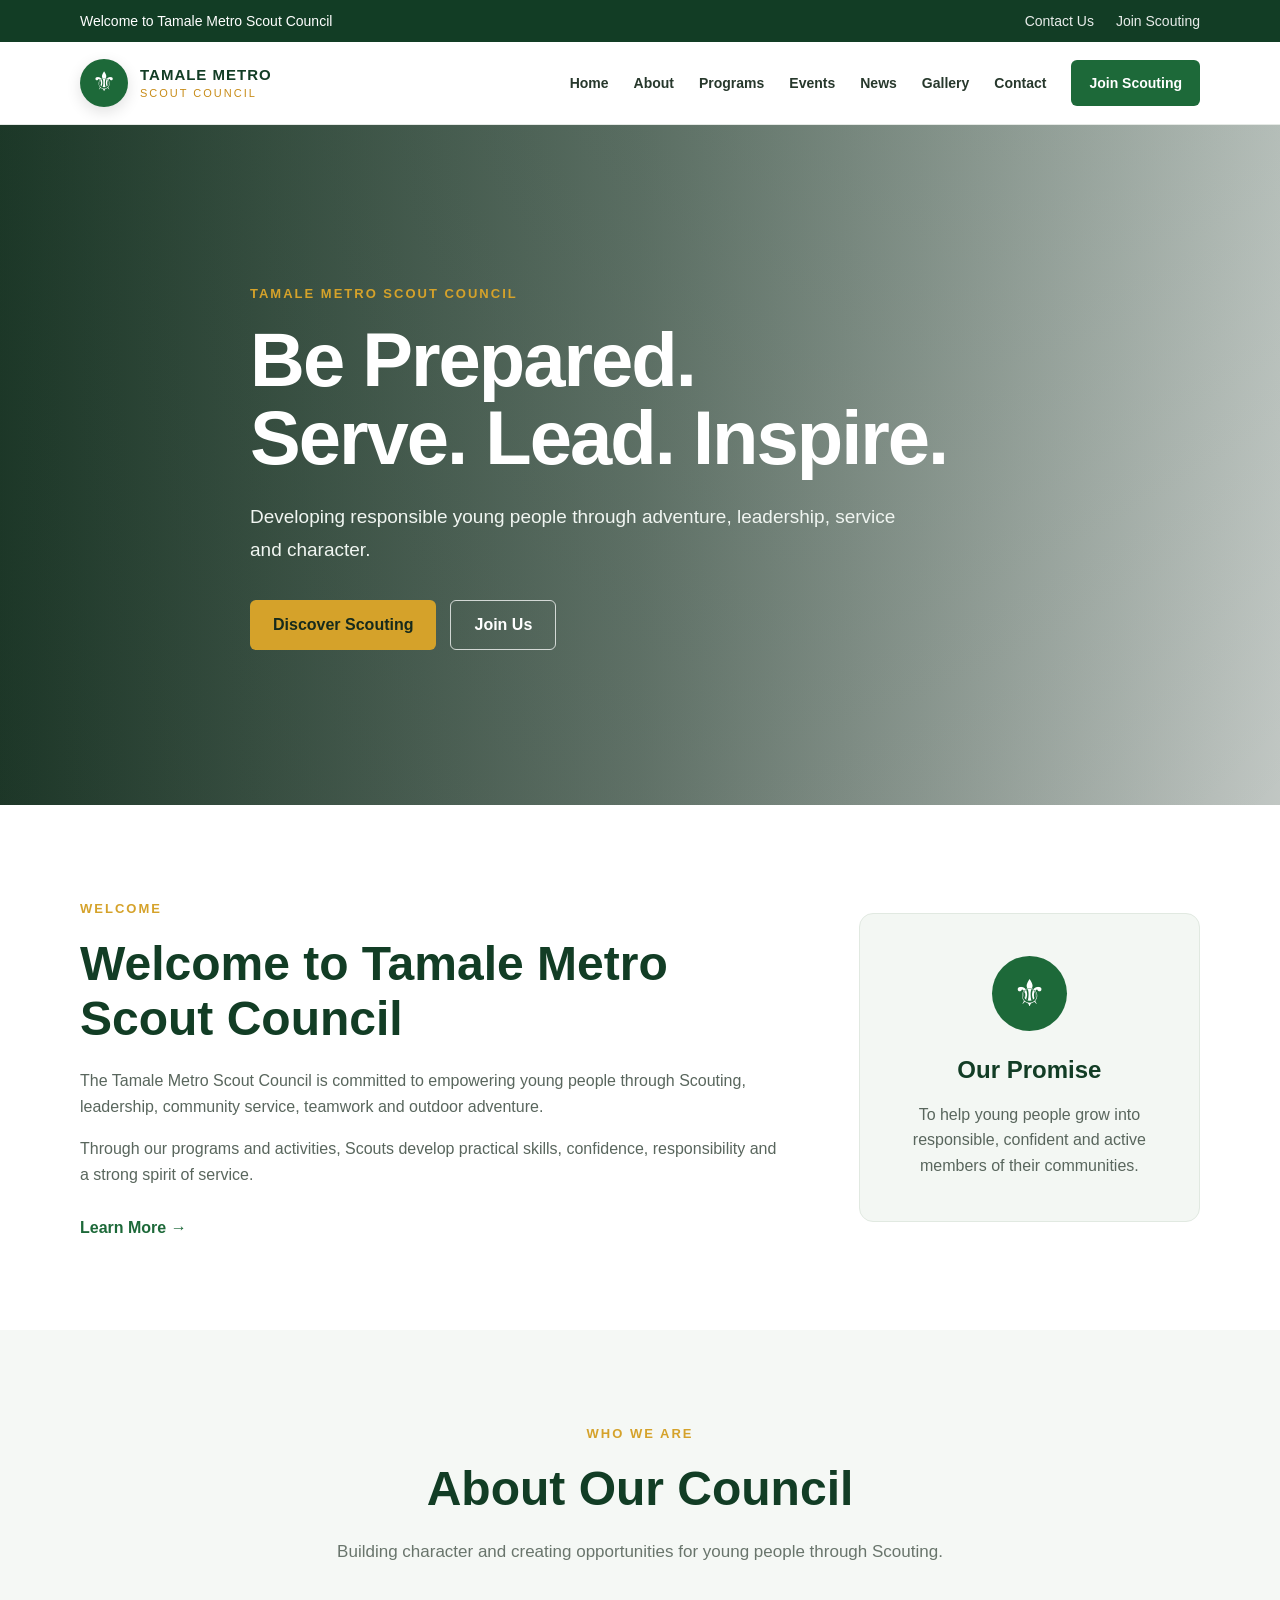
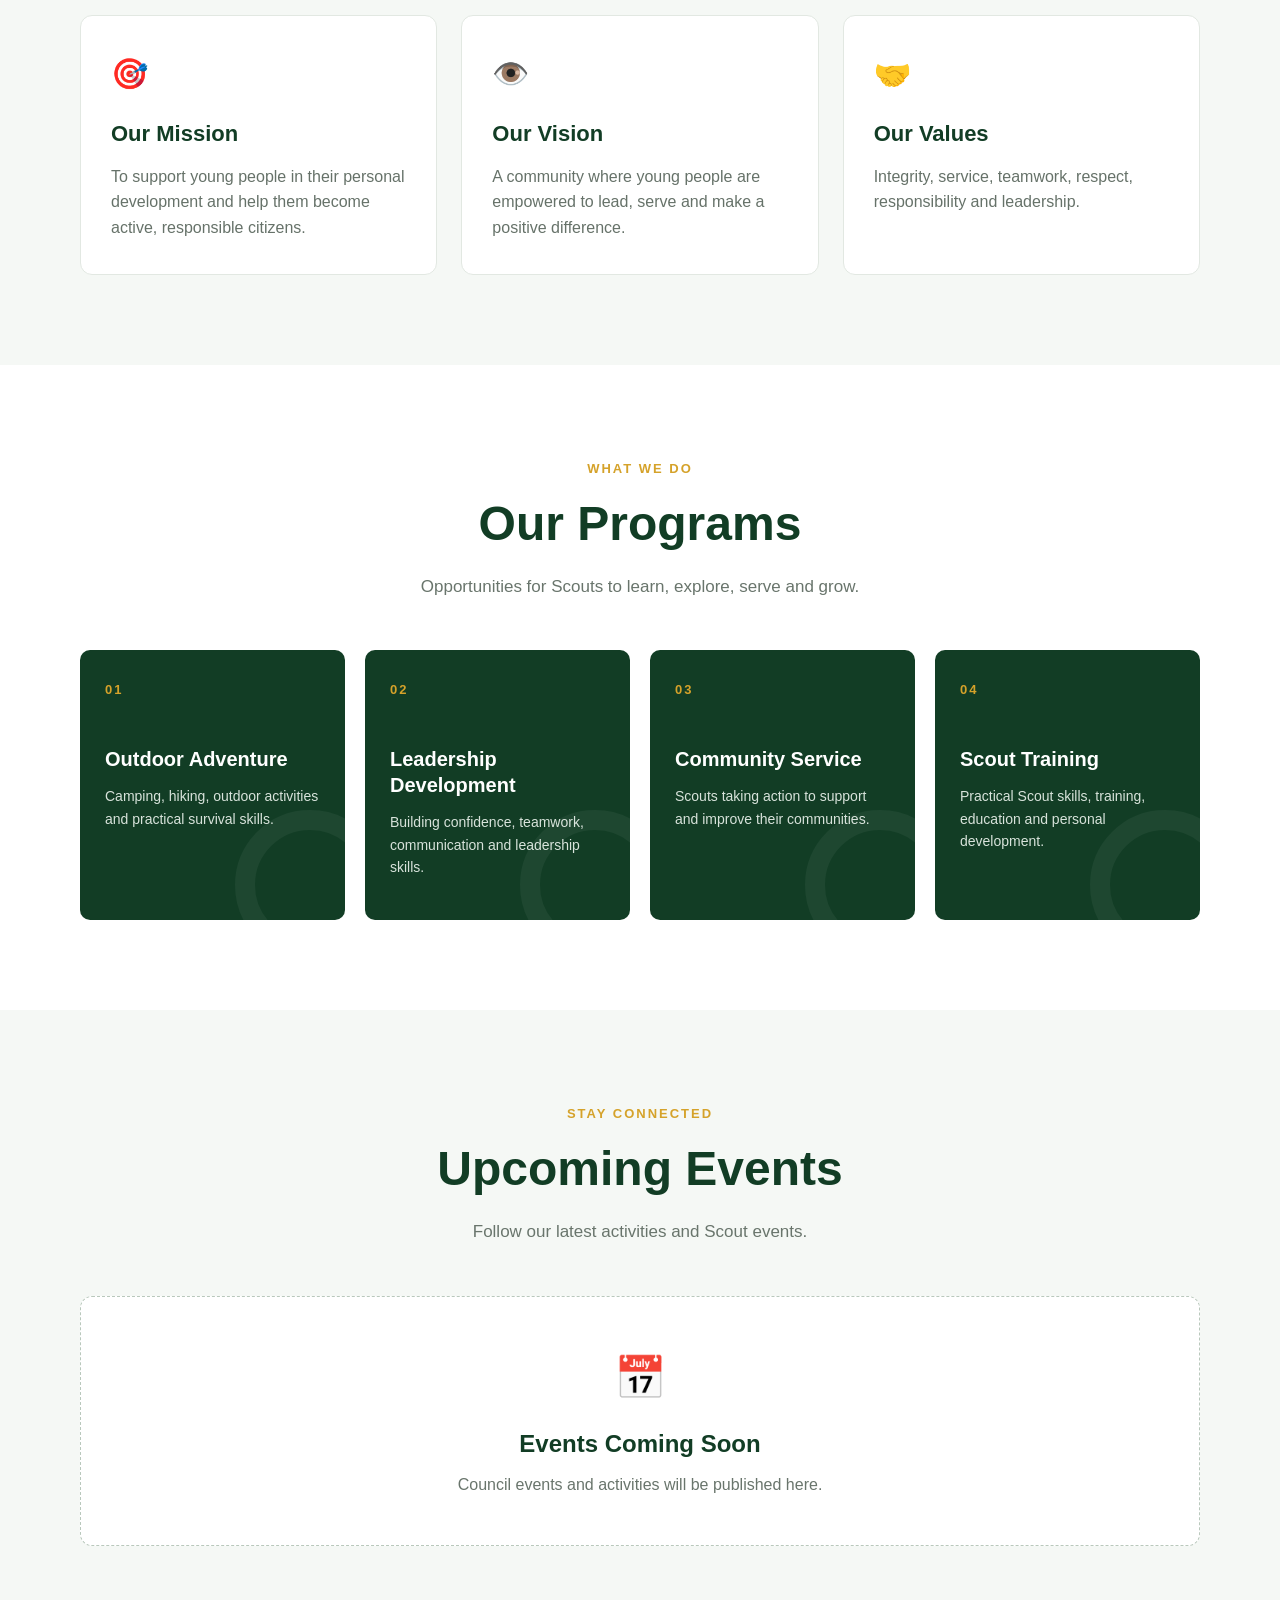
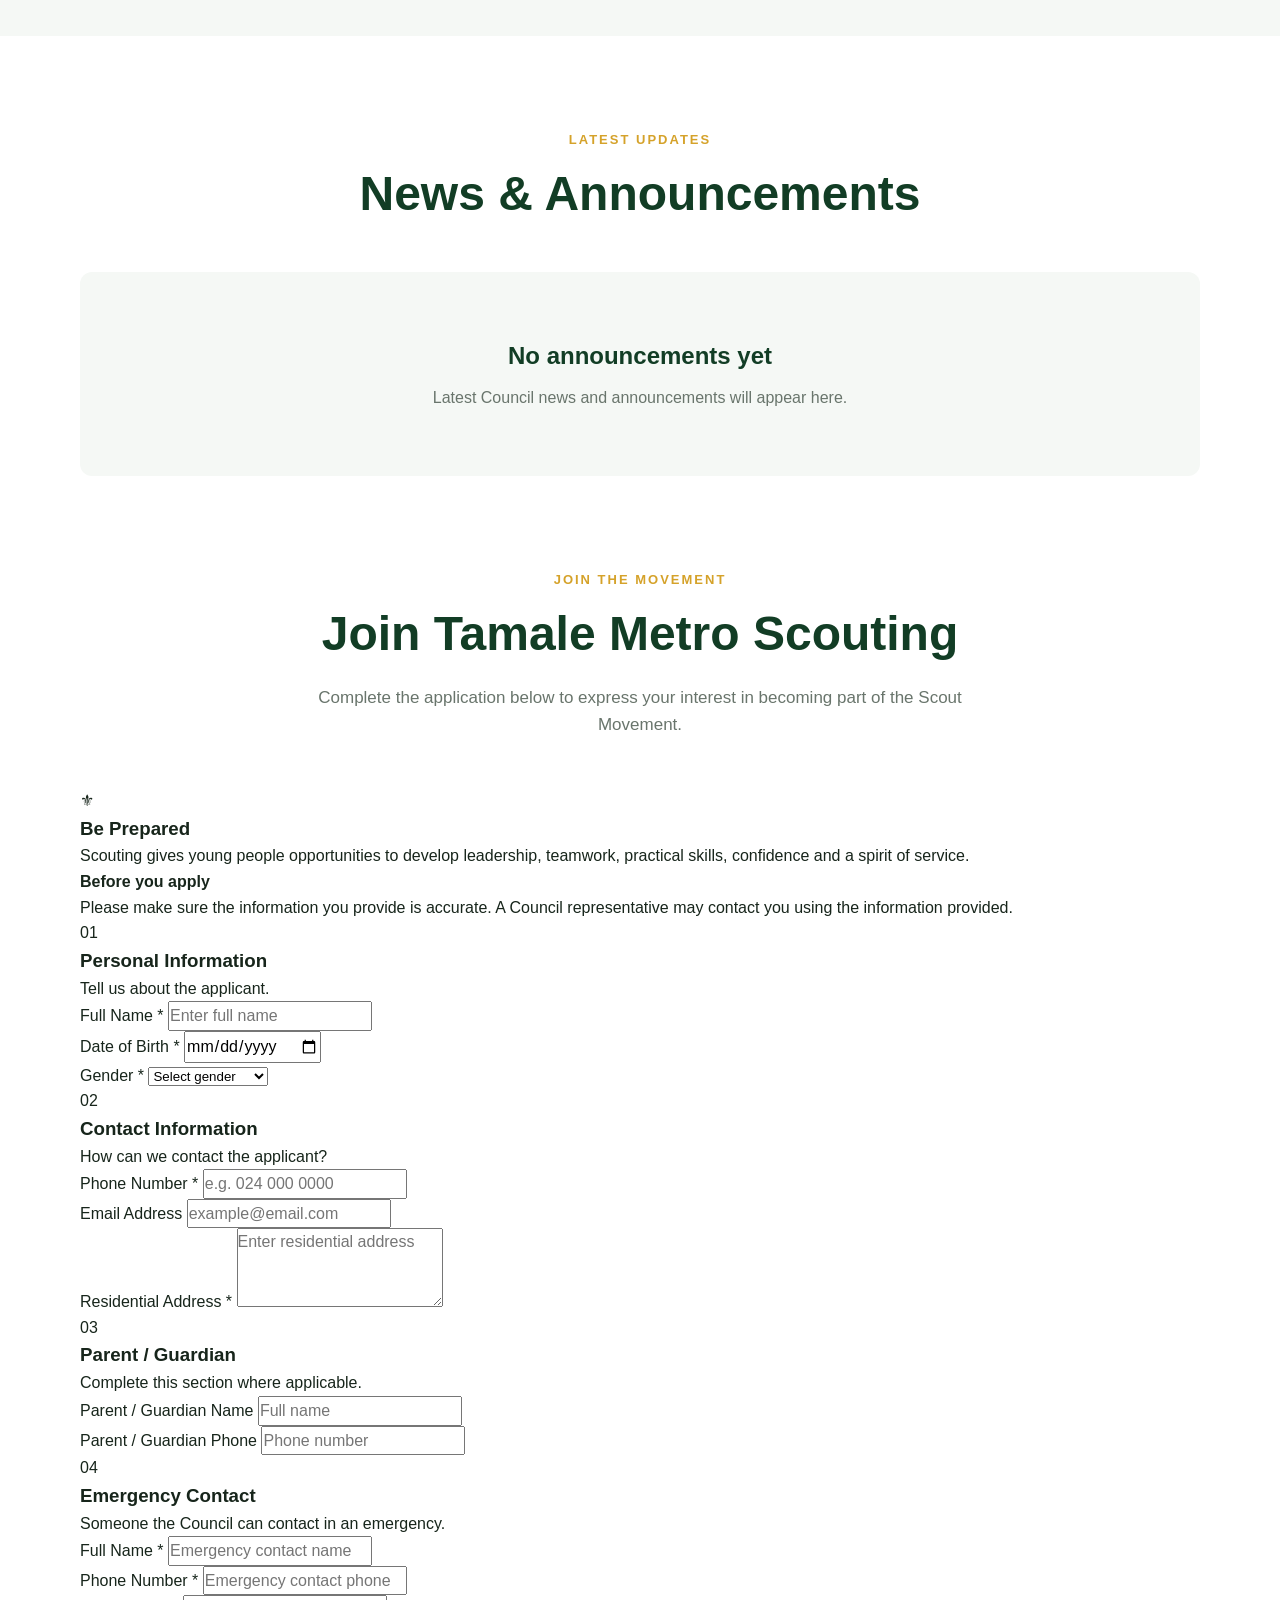
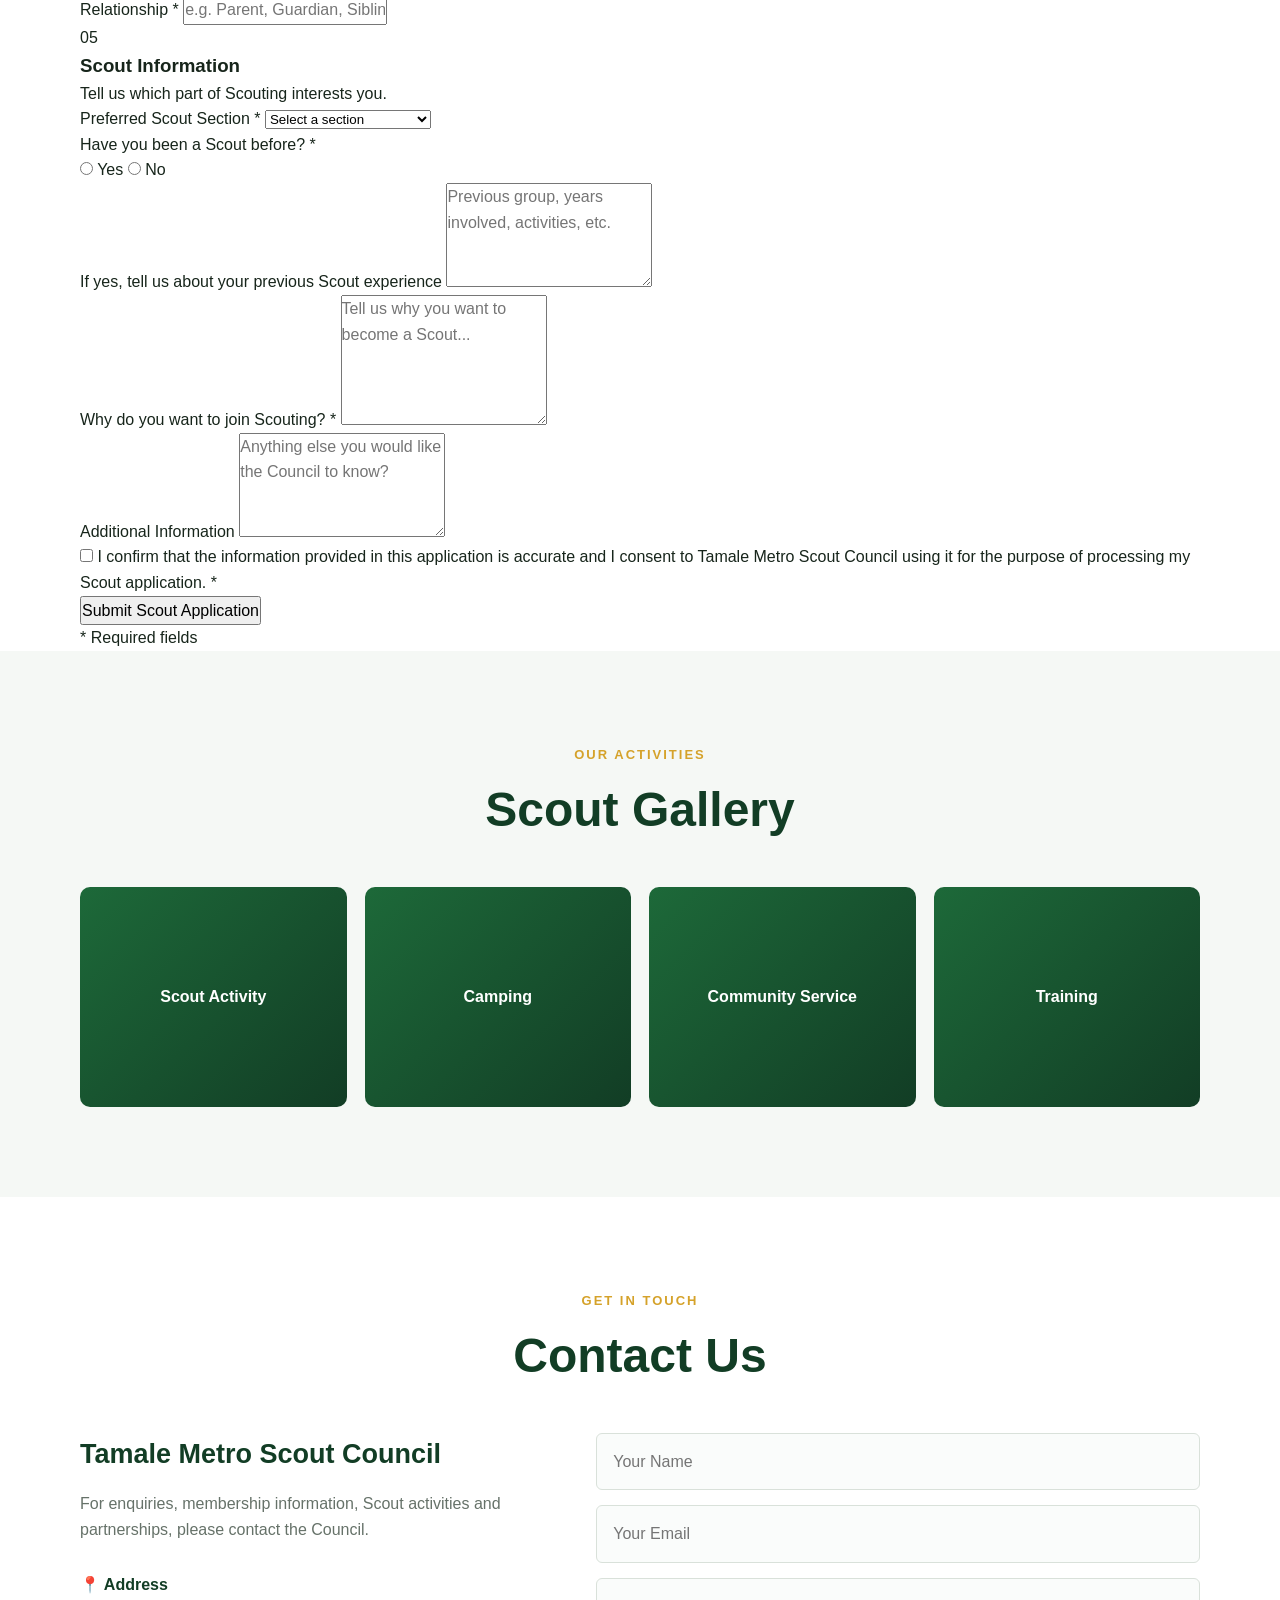
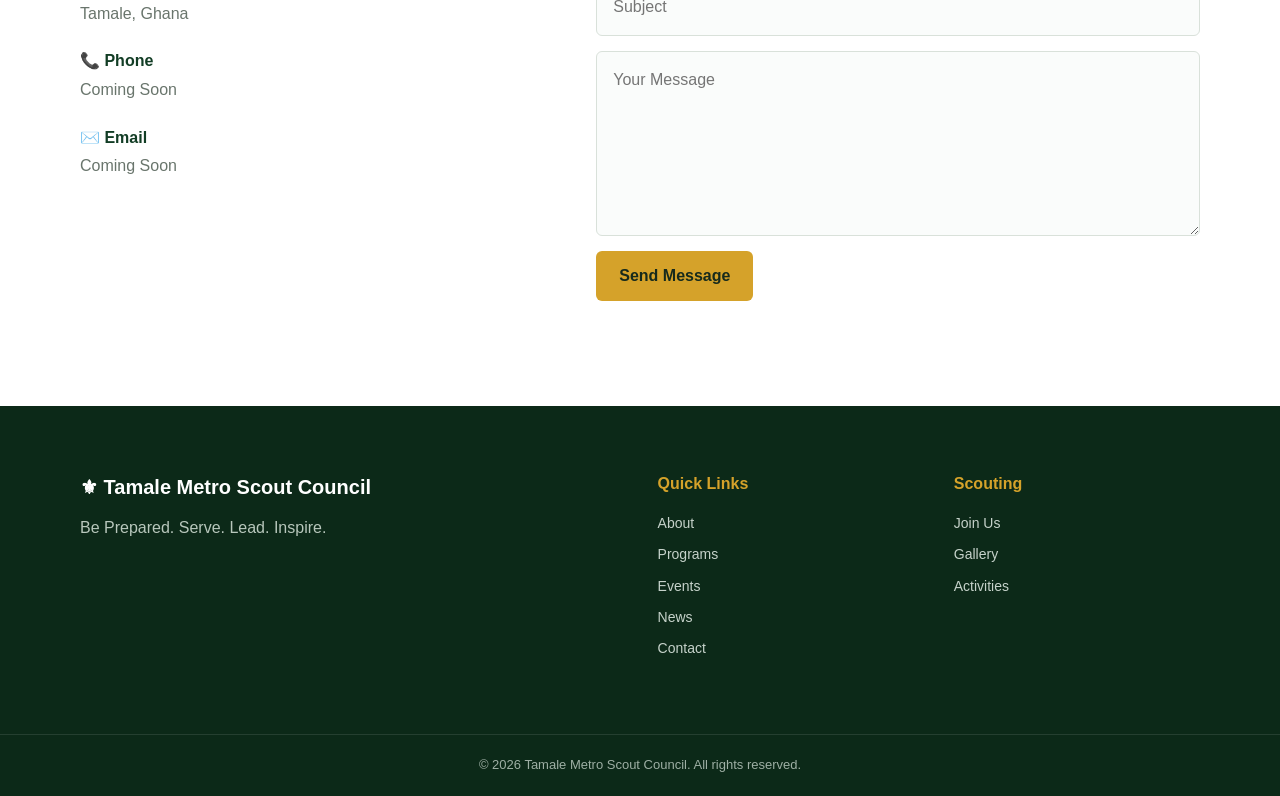
==== index.html @ 43f5d430 "Update index.html" ====
<!DOCTYPE html>
<html lang="en">
<head>
    <meta charset="UTF-8">
    <meta name="viewport" content="width=device-width, initial-scale=1.0">

    <title>Tamale Metro Scout Council</title>

    <meta name="description"
          content="Official website of the Tamale Metro Scout Council. Discover our programs, activities, events and opportunities to join Scouting.">

    <link rel="stylesheet" href="style.css">
</head>

<body>

    <!-- TOP BAR -->
    <div class="top-bar">
        <div class="container">
            <p>Welcome to Tamale Metro Scout Council</p>

            <div class="top-links">
                <a href="#contact">Contact Us</a>
                <a href="#join">Join Scouting</a>
            </div>
        </div>
    </div>


    <!-- HEADER -->
    <header class="header">
        <div class="container nav-container">

            <a href="#" class="logo">
                <div class="logo-mark">⚜</div>

                <div class="logo-text">
                    <strong>TAMALE METRO</strong>
                    <span>SCOUT COUNCIL</span>
                </div>
            </a>


            <button class="menu-toggle" id="menuToggle">
                ☰
            </button>


            <nav class="navigation" id="navigation">
                <a href="#home">Home</a>
                <a href="#about">About</a>
                <a href="#programs">Programs</a>
                <a href="#events">Events</a>
                <a href="#news">News</a>
                <a href="#gallery">Gallery</a>
                <a href="#contact">Contact</a>

                <a href="#join" class="join-button">
                    Join Scouting
                </a>
            </nav>

        </div>
    </header>


    <!-- HERO -->
    <main>

        <section class="hero" id="home">

            <div class="hero-overlay"></div>

            <div class="container hero-content">

                <span class="hero-label">
                    TAMale Metro Scout Council
                </span>

                <h1>
                    Be Prepared.<br>
                    Serve. Lead. Inspire.
                </h1>

                <p>
                    Developing responsible young people through
                    adventure, leadership, service and character.
                </p>

                <div class="hero-buttons">
                    <a href="#about" class="primary-button">
                        Discover Scouting
                    </a>

                    <a href="#join" class="secondary-button">
                        Join Us
                    </a>
                </div>

            </div>
        </section>


        <!-- WELCOME -->
        <section class="welcome section">

            <div class="container welcome-grid">

                <div>
                    <span class="section-label">WELCOME</span>

                    <h2>
                        Welcome to Tamale Metro Scout Council
                    </h2>

                    <p>
                        The Tamale Metro Scout Council is committed to
                        empowering young people through Scouting,
                        leadership, community service, teamwork and
                        outdoor adventure.
                    </p>

                    <p>
                        Through our programs and activities, Scouts
                        develop practical skills, confidence,
                        responsibility and a strong spirit of service.
                    </p>

                    <a href="#about" class="text-button">
                        Learn More →
                    </a>
                </div>


                <div class="welcome-card">

                    <div class="card-icon">⚜</div>

                    <h3>
                        Our Promise
                    </h3>

                    <p>
                        To help young people grow into responsible,
                        confident and active members of their
                        communities.
                    </p>

                </div>

            </div>

        </section>


        <!-- ABOUT -->
        <section class="about section" id="about">

            <div class="container">

                <div class="section-heading">

                    <span class="section-label">
                        WHO WE ARE
                    </span>

                    <h2>
                        About Our Council
                    </h2>

                    <p>
                        Building character and creating opportunities
                        for young people through Scouting.
                    </p>

                </div>


                <div class="about-grid">

                    <div class="info-card">
                        <div class="info-icon">🎯</div>

                        <h3>Our Mission</h3>

                        <p>
                            To support young people in their personal
                            development and help them become active,
                            responsible citizens.
                        </p>
                    </div>


                    <div class="info-card">
                        <div class="info-icon">👁️</div>

                        <h3>Our Vision</h3>

                        <p>
                            A community where young people are
                            empowered to lead, serve and make a
                            positive difference.
                        </p>
                    </div>


                    <div class="info-card">
                        <div class="info-icon">🤝</div>

                        <h3>Our Values</h3>

                        <p>
                            Integrity, service, teamwork, respect,
                            responsibility and leadership.
                        </p>
                    </div>

                </div>

            </div>

        </section>


        <!-- PROGRAMS -->
        <section class="programs section" id="programs">

            <div class="container">

                <div class="section-heading">

                    <span class="section-label">
                        WHAT WE DO
                    </span>

                    <h2>
                        Our Programs
                    </h2>

                    <p>
                        Opportunities for Scouts to learn, explore,
                        serve and grow.
                    </p>

                </div>


                <div class="program-grid">

                    <article class="program-card">
                        <div class="program-number">01</div>
                        <h3>Outdoor Adventure</h3>

                        <p>
                            Camping, hiking, outdoor activities and
                            practical survival skills.
                        </p>
                    </article>


                    <article class="program-card">
                        <div class="program-number">02</div>
                        <h3>Leadership Development</h3>

                        <p>
                            Building confidence, teamwork,
                            communication and leadership skills.
                        </p>
                    </article>


                    <article class="program-card">
                        <div class="program-number">03</div>
                        <h3>Community Service</h3>

                        <p>
                            Scouts taking action to support and
                            improve their communities.
                        </p>
                    </article>


                    <article class="program-card">
                        <div class="program-number">04</div>
                        <h3>Scout Training</h3>

                        <p>
                            Practical Scout skills, training,
                            education and personal development.
                        </p>
                    </article>

                </div>

            </div>

        </section>


        <!-- EVENTS -->
        <section class="events section" id="events">

            <div class="container">

                <div class="section-heading">

                    <span class="section-label">
                        STAY CONNECTED
                    </span>

                    <h2>
                        Upcoming Events
                    </h2>

                    <p>
                        Follow our latest activities and Scout events.
                    </p>

                </div>


                <div class="event-placeholder">

                    <div class="calendar-icon">📅</div>

                    <h3>
                        Events Coming Soon
                    </h3>

                    <p>
                        Council events and activities will be
                        published here.
                    </p>

                </div>

            </div>

        </section>


        <!-- NEWS -->
        <section class="news section" id="news">

            <div class="container">

                <div class="section-heading">

                    <span class="section-label">
                        LATEST UPDATES
                    </span>

                    <h2>
                        News & Announcements
                    </h2>

                </div>


                <div class="news-placeholder">

                    <h3>
                        No announcements yet
                    </h3>

                    <p>
                        Latest Council news and announcements
                        will appear here.
                    </p>

                </div>

            </div>

        </section>


        <!-- =========================================
     JOIN SCOUTING APPLICATION
========================================= -->

<section class="application-section" id="join">

    <div class="container">

        <div class="section-heading">

            <span class="section-label">
                JOIN THE MOVEMENT
            </span>

            <h2>
                Join Tamale Metro Scouting
            </h2>

            <p>
                Complete the application below to express your
                interest in becoming part of the Scout Movement.
            </p>

        </div>


        <div class="application-wrapper">

            <div class="application-intro">

                <div class="application-badge">
                    ⚜
                </div>

                <h3>
                    Be Prepared
                </h3>

                <p>
                    Scouting gives young people opportunities to
                    develop leadership, teamwork, practical skills,
                    confidence and a spirit of service.
                </p>

                <div class="application-note">

                    <strong>Before you apply</strong>

                    <p>
                        Please make sure the information you provide
                        is accurate. A Council representative may
                        contact you using the information provided.
                    </p>

                </div>

            </div>


            <form id="scoutApplicationForm"
                  class="scout-application-form">


                <!-- =========================
                     PERSONAL INFORMATION
                ========================== -->

                <div class="form-section-title">
                    <span>01</span>

                    <div>
                        <h3>Personal Information</h3>
                        <p>Tell us about the applicant.</p>
                    </div>
                </div>


                <div class="form-row">

                    <div class="form-group form-full">

                        <label for="applicantFullName">
                            Full Name *
                        </label>

                        <input
                            type="text"
                            id="applicantFullName"
                            name="full_name"
                            placeholder="Enter full name"
                            required
                        >

                    </div>

                </div>


                <div class="form-row">

                    <div class="form-group">

                        <label for="dateOfBirth">
                            Date of Birth *
                        </label>

                        <input
                            type="date"
                            id="dateOfBirth"
                            name="date_of_birth"
                            required
                        >

                    </div>


                    <div class="form-group">

                        <label for="gender">
                            Gender *
                        </label>

                        <select
                            id="gender"
                            name="gender"
                            required
                        >

                            <option value="">
                                Select gender
                            </option>

                            <option value="Male">
                                Male
                            </option>

                            <option value="Female">
                                Female
                            </option>

                            <option value="Other">
                                Other
                            </option>

                            <option value="Prefer not to say">
                                Prefer not to say
                            </option>

                        </select>

                    </div>

                </div>


                <!-- =========================
                     CONTACT INFORMATION
                ========================== -->

                <div class="form-section-title">

                    <span>02</span>

                    <div>
                        <h3>Contact Information</h3>
                        <p>How can we contact the applicant?</p>
                    </div>

                </div>


                <div class="form-row">

                    <div class="form-group">

                        <label for="applicantPhone">
                            Phone Number *
                        </label>

                        <input
                            type="tel"
                            id="applicantPhone"
                            name="phone"
                            placeholder="e.g. 024 000 0000"
                            required
                        >

                    </div>


                    <div class="form-group">

                        <label for="applicantEmail">
                            Email Address
                        </label>

                        <input
                            type="email"
                            id="applicantEmail"
                            name="email"
                            placeholder="example@email.com"
                        >

                    </div>

                </div>


                <div class="form-row">

                    <div class="form-group form-full">

                        <label for="residentialAddress">
                            Residential Address *
                        </label>

                        <textarea
                            id="residentialAddress"
                            name="residential_address"
                            rows="3"
                            placeholder="Enter residential address"
                            required
                        ></textarea>

                    </div>

                </div>


                <!-- =========================
                     PARENT / GUARDIAN
                ========================== -->

                <div class="form-section-title">

                    <span>03</span>

                    <div>
                        <h3>Parent / Guardian</h3>
                        <p>
                            Complete this section where applicable.
                        </p>
                    </div>

                </div>


                <div class="form-row">

                    <div class="form-group">

                        <label for="guardianName">
                            Parent / Guardian Name
                        </label>

                        <input
                            type="text"
                            id="guardianName"
                            name="parent_guardian_name"
                            placeholder="Full name"
                        >

                    </div>


                    <div class="form-group">

                        <label for="guardianPhone">
                            Parent / Guardian Phone
                        </label>

                        <input
                            type="tel"
                            id="guardianPhone"
                            name="parent_guardian_phone"
                            placeholder="Phone number"
                        >

                    </div>

                </div>


                <!-- =========================
                     EMERGENCY CONTACT
                ========================== -->

                <div class="form-section-title">

                    <span>04</span>

                    <div>
                        <h3>Emergency Contact</h3>
                        <p>
                            Someone the Council can contact in an
                            emergency.
                        </p>
                    </div>

                </div>


                <div class="form-row">

                    <div class="form-group">

                        <label for="emergencyName">
                            Full Name *
                        </label>

                        <input
                            type="text"
                            id="emergencyName"
                            name="emergency_contact_name"
                            placeholder="Emergency contact name"
                            required
                        >

                    </div>


                    <div class="form-group">

                        <label for="emergencyPhone">
                            Phone Number *
                        </label>

                        <input
                            type="tel"
                            id="emergencyPhone"
                            name="emergency_contact_phone"
                            placeholder="Emergency contact phone"
                            required
                        >

                    </div>

                </div>


                <div class="form-row">

                    <div class="form-group form-full">

                        <label for="emergencyRelationship">
                            Relationship *
                        </label>

                        <input
                            type="text"
                            id="emergencyRelationship"
                            name="emergency_contact_relationship"
                            placeholder="e.g. Parent, Guardian, Sibling"
                            required
                        >

                    </div>

                </div>


                <!-- =========================
                     SCOUT INFORMATION
                ========================== -->

                <div class="form-section-title">

                    <span>05</span>

                    <div>
                        <h3>Scout Information</h3>
                        <p>
                            Tell us which part of Scouting interests you.
                        </p>
                    </div>

                </div>


                <div class="form-row">

                    <div class="form-group form-full">

                        <label for="scoutSection">
                            Preferred Scout Section *
                        </label>

                        <select
                            id="scoutSection"
                            name="scout_section"
                            required
                        >

                            <option value="">
                                Select a section
                            </option>

                            <option value="Cub Scouts">
                                Cub Scouts
                            </option>

                            <option value="Scouts">
                                Scouts
                            </option>

                            <option value="Senior Scouts">
                                Senior Scouts
                            </option>

                            <option value="Rovers">
                                Rovers
                            </option>

                            <option value="Adult Leader / Volunteer">
                                Adult Leader / Volunteer
                            </option>

                        </select>

                    </div>

                </div>


                <div class="form-group">

                    <label>
                        Have you been a Scout before? *
                    </label>

                    <div class="radio-group">

                        <label class="radio-option">

                            <input
                                type="radio"
                                name="previous_scout_experience"
                                value="true"
                                required
                            >

                            <span>Yes</span>

                        </label>


                        <label class="radio-option">

                            <input
                                type="radio"
                                name="previous_scout_experience"
                                value="false"
                            >

                            <span>No</span>

                        </label>

                    </div>

                </div>


                <div class="form-row">

                    <div class="form-group form-full">

                        <label for="previousScoutDetails">
                            If yes, tell us about your previous
                            Scout experience
                        </label>

                        <textarea
                            id="previousScoutDetails"
                            name="previous_scout_details"
                            rows="4"
                            placeholder="Previous group, years involved, activities, etc."
                        ></textarea>

                    </div>

                </div>


                <div class="form-row">

                    <div class="form-group form-full">

                        <label for="reasonForJoining">
                            Why do you want to join Scouting? *
                        </label>

                        <textarea
                            id="reasonForJoining"
                            name="reason_for_joining"
                            rows="5"
                            placeholder="Tell us why you want to become a Scout..."
                            required
                        ></textarea>

                    </div>

                </div>


                <div class="form-row">

                    <div class="form-group form-full">

                        <label for="additionalInformation">
                            Additional Information
                        </label>

                        <textarea
                            id="additionalInformation"
                            name="additional_information"
                            rows="4"
                            placeholder="Anything else you would like the Council to know?"
                        ></textarea>

                    </div>

                </div>


                <!-- =========================
                     CONSENT
                ========================== -->

                <div class="consent-box">

                    <label class="consent-label">

                        <input
                            type="checkbox"
                            id="applicationConsent"
                            name="consent"
                            required
                        >

                        <span>
                            I confirm that the information provided
                            in this application is accurate and I
                            consent to Tamale Metro Scout Council
                            using it for the purpose of processing
                            my Scout application. *
                        </span>

                    </label>

                </div>


                <!-- =========================
                     FORM MESSAGE
                ========================== -->

                <div
                    id="applicationMessage"
                    class="application-message"
                ></div>


                <!-- =========================
                     SUBMIT
                ========================== -->

                <button
                    type="submit"
                    id="submitApplication"
                    class="application-submit"
                >
                    Submit Scout Application
                </button>


                <p class="required-note">
                    * Required fields
                </p>

            </form>

        </div>

    </div>

</section>

        <!-- GALLERY -->
        <section class="gallery section" id="gallery">

            <div class="container">

                <div class="section-heading">

                    <span class="section-label">
                        OUR ACTIVITIES
                    </span>

                    <h2>
                        Scout Gallery
                    </h2>

                </div>


                <div class="gallery-grid">

                    <div class="gallery-placeholder">Scout Activity</div>
                    <div class="gallery-placeholder">Camping</div>
                    <div class="gallery-placeholder">Community Service</div>
                    <div class="gallery-placeholder">Training</div>

                </div>

            </div>

        </section>


        <!-- CONTACT -->
        <section class="contact section" id="contact">

            <div class="container">

                <div class="section-heading">

                    <span class="section-label">
                        GET IN TOUCH
                    </span>

                    <h2>
                        Contact Us
                    </h2>

                </div>


                <div class="contact-grid">

                    <div class="contact-info">

                        <h3>
                            Tamale Metro Scout Council
                        </h3>

                        <p>
                            For enquiries, membership information,
                            Scout activities and partnerships,
                            please contact the Council.
                        </p>


                        <div class="contact-item">
                            <strong>📍 Address</strong>
                            <span>Tamale, Ghana</span>
                        </div>


                        <div class="contact-item">
                            <strong>📞 Phone</strong>
                            <span>Coming Soon</span>
                        </div>


                        <div class="contact-item">
                            <strong>✉️ Email</strong>
                            <span>Coming Soon</span>
                        </div>

                    </div>


                    <form class="contact-form" id="contactForm">

                        <input
                            type="text"
                            id="name"
                            placeholder="Your Name"
                            required
                        >

                        <input
                            type="email"
                            id="email"
                            placeholder="Your Email"
                            required
                        >

                        <input
                            type="text"
                            id="subject"
                            placeholder="Subject"
                            required
                        >

                        <textarea
                            id="message"
                            rows="6"
                            placeholder="Your Message"
                            required
                        ></textarea>

                        <button type="submit" class="primary-button">
                            Send Message
                        </button>

                        <p id="formMessage"></p>

                    </form>

                </div>

            </div>

        </section>

    </main>


    <!-- FOOTER -->
    <footer class="footer">

        <div class="container footer-grid">

            <div>
                <h3>
                    ⚜ Tamale Metro Scout Council
                </h3>

                <p>
                    Be Prepared. Serve. Lead. Inspire.
                </p>
            </div>


            <div>
                <h4>Quick Links</h4>

                <a href="#about">About</a>
                <a href="#programs">Programs</a>
                <a href="#events">Events</a>
                <a href="#news">News</a>
                <a href="#contact">Contact</a>
            </div>


            <div>
                <h4>Scouting</h4>

                <a href="#join">Join Us</a>
                <a href="#gallery">Gallery</a>
                <a href="#programs">Activities</a>
            </div>

        </div>


        <div class="footer-bottom">

            <p>
                © 2026 Tamale Metro Scout Council. All rights reserved.
            </p>

        </div>

    </footer>


    <script src="app.js"></script>

</body>
</html>
---- style.css ----
/* =========================================
   TAMALE METRO SCOUT COUNCIL
   MAIN STYLESHEET
========================================= */

* {
    margin: 0;
    padding: 0;
    box-sizing: border-box;
}

html {
    scroll-behavior: smooth;
}

body {
    font-family: Arial, Helvetica, sans-serif;
    color: #17251b;
    background: #ffffff;
    line-height: 1.6;
}

a {
    text-decoration: none;
    color: inherit;
}

img {
    max-width: 100%;
    display: block;
}

button,
input,
textarea {
    font: inherit;
}

.container {
    width: min(1120px, 92%);
    margin: 0 auto;
}

.section {
    padding: 90px 0;
}


/* =========================================
   TOP BAR
========================================= */

.top-bar {
    background: #123d25;
    color: #ffffff;
    font-size: 14px;
}

.top-bar .container {
    min-height: 42px;
    display: flex;
    align-items: center;
    justify-content: space-between;
    gap: 20px;
}

.top-links {
    display: flex;
    gap: 22px;
}

.top-links a {
    opacity: 0.9;
    transition: 0.3s;
}

.top-links a:hover {
    opacity: 1;
    text-decoration: underline;
}


/* =========================================
   HEADER
========================================= */

.header {
    position: sticky;
    top: 0;
    z-index: 1000;
    background: rgba(255, 255, 255, 0.97);
    border-bottom: 1px solid #e5e9e5;
    backdrop-filter: blur(10px);
}

.nav-container {
    min-height: 82px;
    display: flex;
    align-items: center;
    justify-content: space-between;
    gap: 30px;
}

.logo {
    display: flex;
    align-items: center;
    gap: 12px;
    flex-shrink: 0;
}

.logo-mark {
    width: 48px;
    height: 48px;
    border-radius: 50%;
    background: #1d6939;
    color: #ffffff;
    display: grid;
    place-items: center;
    font-size: 27px;
    box-shadow: 0 5px 15px rgba(0, 0, 0, 0.12);
}

.logo-text {
    display: flex;
    flex-direction: column;
    line-height: 1.15;
}

.logo-text strong {
    font-size: 15px;
    letter-spacing: 1px;
    color: #123d25;
}

.logo-text span {
    font-size: 11px;
    letter-spacing: 2px;
    color: #c78b17;
    margin-top: 4px;
}

.navigation {
    display: flex;
    align-items: center;
    gap: 25px;
}

.navigation > a {
    font-size: 14px;
    font-weight: 600;
    color: #27382c;
    transition: 0.3s;
}

.navigation > a:hover {
    color: #1d6939;
}

.join-button {
    background: #1d6939;
    color: #ffffff !important;
    padding: 12px 18px;
    border-radius: 6px;
}

.join-button:hover {
    background: #154d2a;
}

.menu-toggle {
    display: none;
    border: none;
    background: transparent;
    color: #123d25;
    font-size: 28px;
    cursor: pointer;
}


/* =========================================
   HERO
========================================= */

.hero {
    min-height: 680px;
    position: relative;
    display: flex;
    align-items: center;
    background:
        linear-gradient(
            90deg,
            rgba(7, 31, 17, 0.9),
            rgba(7, 31, 17, 0.62),
            rgba(7, 31, 17, 0.25)
        ),
        url("https://images.unsplash.com/photo-1529390079861-591de354faf5?auto=format&fit=crop&w=1800&q=85")
        center / cover no-repeat;
    color: #ffffff;
}

.hero-overlay {
    position: absolute;
    inset: 0;
    background: linear-gradient(
        135deg,
        rgba(14, 66, 36, 0.2),
        transparent
    );
}

.hero-content {
    position: relative;
    z-index: 2;
    padding: 80px 0;
    max-width: 780px;
}

.hero-label,
.section-label {
    display: inline-block;
    color: #d5a22a;
    font-size: 13px;
    font-weight: 800;
    letter-spacing: 2px;
    text-transform: uppercase;
    margin-bottom: 16px;
}

.hero h1 {
    font-size: clamp(42px, 6vw, 76px);
    line-height: 1.03;
    letter-spacing: -2px;
    margin-bottom: 24px;
}

.hero p {
    max-width: 650px;
    font-size: 19px;
    line-height: 1.7;
    color: #f0f5f1;
    margin-bottom: 34px;
}

.hero-buttons {
    display: flex;
    flex-wrap: wrap;
    gap: 14px;
}

.primary-button,
.secondary-button,
.join-large-button {
    display: inline-flex;
    align-items: center;
    justify-content: center;
    min-height: 50px;
    padding: 0 23px;
    border-radius: 6px;
    font-weight: 700;
    border: none;
    cursor: pointer;
    transition: 0.3s;
}

.primary-button {
    background: #d5a22a;
    color: #162a1c;
}

.primary-button:hover {
    background: #e5b744;
    transform: translateY(-2px);
}

.secondary-button {
    border: 1px solid rgba(255, 255, 255, 0.75);
    color: #ffffff;
    background: transparent;
}

.secondary-button:hover {
    background: #ffffff;
    color: #123d25;
}


/* =========================================
   WELCOME
========================================= */

.welcome {
    background: #ffffff;
}

.welcome-grid {
    display: grid;
    grid-template-columns: 1.35fr 0.65fr;
    gap: 70px;
    align-items: center;
}

.welcome h2,
.section-heading h2 {
    color: #123d25;
    font-size: clamp(32px, 4vw, 48px);
    line-height: 1.15;
    margin-bottom: 22px;
}

.welcome p {
    color: #59665d;
    margin-bottom: 17px;
    font-size: 16px;
}

.text-button {
    display: inline-block;
    margin-top: 10px;
    color: #1d6939;
    font-weight: 800;
}

.text-button:hover {
    color: #c78b17;
}

.welcome-card {
    padding: 42px 35px;
    background: #f3f7f3;
    border: 1px solid #e1e9e1;
    border-radius: 14px;
    text-align: center;
}

.card-icon {
    width: 75px;
    height: 75px;
    margin: 0 auto 20px;
    border-radius: 50%;
    display: grid;
    place-items: center;
    background: #1d6939;
    color: #ffffff;
    font-size: 37px;
}

.welcome-card h3 {
    color: #123d25;
    font-size: 24px;
    margin-bottom: 12px;
}

.welcome-card p {
    margin: 0;
}


/* =========================================
   SECTION HEADINGS
========================================= */

.section-heading {
    max-width: 700px;
    margin: 0 auto 50px;
    text-align: center;
}

.section-heading p {
    color: #69756c;
    font-size: 17px;
}


/* =========================================
   ABOUT
========================================= */

.about {
    background: #f5f8f5;
}

.about-grid {
    display: grid;
    grid-template-columns: repeat(3, 1fr);
    gap: 24px;
}

.info-card {
    background: #ffffff;
    border: 1px solid #e2e8e2;
    padding: 34px 30px;
    border-radius: 12px;
    transition: 0.3s;
}

.info-card:hover {
    transform: translateY(-6px);
    box-shadow: 0 15px 35px rgba(20, 58, 32, 0.1);
}

.info-icon {
    font-size: 30px;
    margin-bottom: 18px;
}

.info-card h3 {
    font-size: 22px;
    color: #123d25;
    margin-bottom: 12px;
}

.info-card p {
    color: #667269;
}


/* =========================================
   PROGRAMS
========================================= */

.programs {
    background: #ffffff;
}

.program-grid {
    display: grid;
    grid-template-columns: repeat(4, 1fr);
    gap: 20px;
}

.program-card {
    position: relative;
    min-height: 270px;
    padding: 30px 25px;
    background: #123d25;
    color: #ffffff;
    border-radius: 10px;
    overflow: hidden;
    transition: 0.3s;
}

.program-card:hover {
    transform: translateY(-7px);
}

.program-card::after {
    content: "";
    position: absolute;
    width: 110px;
    height: 110px;
    right: -40px;
    bottom: -40px;
    border: 20px solid rgba(255, 255, 255, 0.05);
    border-radius: 50%;
}

.program-number {
    font-size: 13px;
    font-weight: 800;
    color: #d5a22a;
    letter-spacing: 2px;
    margin-bottom: 45px;
}

.program-card h3 {
    font-size: 20px;
    line-height: 1.3;
    margin-bottom: 13px;
}

.program-card p {
    color: #d8e3db;
    font-size: 14px;
}


/* =========================================
   EVENTS
========================================= */

.events {
    background: #f5f8f5;
}

.event-placeholder {
    min-height: 250px;
    display: flex;
    flex-direction: column;
    justify-content: center;
    align-items: center;
    text-align: center;
    background: #ffffff;
    border: 1px dashed #b9c8bc;
    border-radius: 12px;
    padding: 40px;
}

.calendar-icon {
    font-size: 42px;
    margin-bottom: 14px;
}

.event-placeholder h3 {
    color: #123d25;
    font-size: 24px;
    margin-bottom: 8px;
}

.event-placeholder p {
    color: #69756c;
}


/* =========================================
   NEWS
========================================= */

.news {
    background: #ffffff;
}

.news-placeholder {
    text-align: center;
    padding: 65px 30px;
    background: #f5f8f5;
    border-radius: 12px;
}

.news-placeholder h3 {
    color: #123d25;
    font-size: 24px;
    margin-bottom: 10px;
}

.news-placeholder p {
    color: #69756c;
}


/* =========================================
   JOIN SECTION
========================================= */

.join-section {
    padding: 75px 0;
    background: #123d25;
    color: #ffffff;
}

.join-content {
    display: flex;
    align-items: center;
    justify-content: space-between;
    gap: 40px;
}

.join-content h2 {
    font-size: clamp(30px, 4vw, 48px);
    line-height: 1.15;
    margin-bottom: 14px;
}

.join-content p {
    max-width: 620px;
    color: #d8e3db;
}

.join-large-button {
    flex-shrink: 0;
    background: #d5a22a;
    color: #17251b;
}

.join-large-button:hover {
    background: #e5b744;
    transform: translateY(-2px);
}


/* =========================================
   GALLERY
========================================= */

.gallery {
    background: #f5f8f5;
}

.gallery-grid {
    display: grid;
    grid-template-columns: repeat(4, 1fr);
    gap: 18px;
}

.gallery-placeholder {
    min-height: 220px;
    border-radius: 10px;
    background:
        linear-gradient(
            135deg,
            #1d6939,
            #123d25
        );
    color: #ffffff;
    display: flex;
    justify-content: center;
    align-items: center;
    text-align: center;
    padding: 20px;
    font-weight: 700;
}


/* =========================================
   CONTACT
========================================= */

.contact {
    background: #ffffff;
}

.contact-grid {
    display: grid;
    grid-template-columns: 0.85fr 1.15fr;
    gap: 70px;
}

.contact-info h3 {
    font-size: 27px;
    color: #123d25;
    margin-bottom: 15px;
}

.contact-info > p {
    color: #667269;
    margin-bottom: 30px;
}

.contact-item {
    display: flex;
    flex-direction: column;
    gap: 3px;
    margin-bottom: 22px;
}

.contact-item strong {
    color: #123d25;
}

.contact-item span {
    color: #69756c;
}

.contact-form {
    display: grid;
    gap: 15px;
}

.contact-form input,
.contact-form textarea {
    width: 100%;
    border: 1px solid #d9e1da;
    border-radius: 6px;
    padding: 15px 16px;
    outline: none;
    color: #17251b;
    background: #fafcfb;
    transition: 0.3s;
}

.contact-form input:focus,
.contact-form textarea:focus {
    border-color: #1d6939;
    background: #ffffff;
}

.contact-form textarea {
    resize: vertical;
}

.contact-form button {
    justify-self: start;
}

#formMessage {
    font-size: 14px;
    color: #1d6939;
}


/* =========================================
   FOOTER
========================================= */

.footer {
    background: #0c2918;
    color: #ffffff;
}

.footer-grid {
    display: grid;
    grid-template-columns: 1.5fr 0.7fr 0.7fr;
    gap: 50px;
    padding: 65px 0;
}

.footer h3 {
    font-size: 20px;
    margin-bottom: 12px;
}

.footer h4 {
    color: #d5a22a;
    margin-bottom: 15px;
}

.footer p {
    color: #b8c7bc;
}

.footer-grid a {
    display: block;
    color: #c6d2ca;
    margin-bottom: 9px;
    font-size: 14px;
    transition: 0.3s;
}

.footer-grid a:hover {
    color: #ffffff;
    transform: translateX(3px);
}

.footer-bottom {
    border-top: 1px solid rgba(255, 255, 255, 0.1);
    text-align: center;
    padding: 20px;
}

.footer-bottom p {
    font-size: 13px;
    color: #9eafa4;
}


/* =========================================
   RESPONSIVE DESIGN
========================================= */

@media (max-width: 1000px) {

    .navigation {
        gap: 16px;
    }

    .navigation > a {
        font-size: 13px;
    }

    .program-grid {
        grid-template-columns: repeat(2, 1fr);
    }

    .gallery-grid {
        grid-template-columns: repeat(2, 1fr);
    }
}


@media (max-width: 800px) {

    .top-bar .container {
        justify-content: center;
    }

    .top-bar p {
        text-align: center;
    }

    .top-links {
        display: none;
    }

    .nav-container {
        min-height: 72px;
    }

    .menu-toggle {
        display: block;
    }

    .navigation {
        position: absolute;
        top: 72px;
        left: 0;
        width: 100%;
        display: none;
        flex-direction: column;
        align-items: stretch;
        gap: 0;
        background: #ffffff;
        border-bottom: 1px solid #e2e8e2;
        box-shadow: 0 15px 30px rgba(0, 0, 0, 0.08);
    }

    .navigation.active {
        display: flex;
    }

    .navigation > a {
        padding: 15px 5%;
        border-bottom: 1px solid #edf0ed;
    }

    .navigation .join-button {
        margin: 12px 5%;
        text-align: center;
        border-bottom: none;
    }

    .hero {
        min-height: 600px;
    }

    .welcome-grid,
    .contact-grid {
        grid-template-columns: 1fr;
        gap: 40px;
    }

    .about-grid {
        grid-template-columns: 1fr;
    }

    .join-content {
        flex-direction: column;
        align-items: flex-start;
    }

    .footer-grid {
        grid-template-columns: 1fr 1fr;
    }
}


@media (max-width: 560px) {

    .section {
        padding: 65px 0;
    }

    .logo-mark {
        width: 42px;
        height: 42px;
        font-size: 23px;
    }

    .logo-text strong {
        font-size: 12px;
    }

    .logo-text span {
        font-size: 9px;
        letter-spacing: 1.5px;
    }

    .hero {
        min-height: 560px;
    }

    .hero h1 {
        font-size: 43px;
        letter-spacing: -1px;
    }

    .hero p {
        font-size: 16px;
    }

    .hero-buttons {
        flex-direction: column;
        align-items: stretch;
    }

    .primary-button,
    .secondary-button {
        width: 100%;
    }

    .program-grid,
    .gallery-grid,
    .footer-grid {
        grid-template-columns: 1fr;
    }

    .program-card {
        min-height: 230px;
    }

    .gallery-placeholder {
        min-height: 190px;
    }

    .join-content h2 {
        font-size: 34px;
    }
}
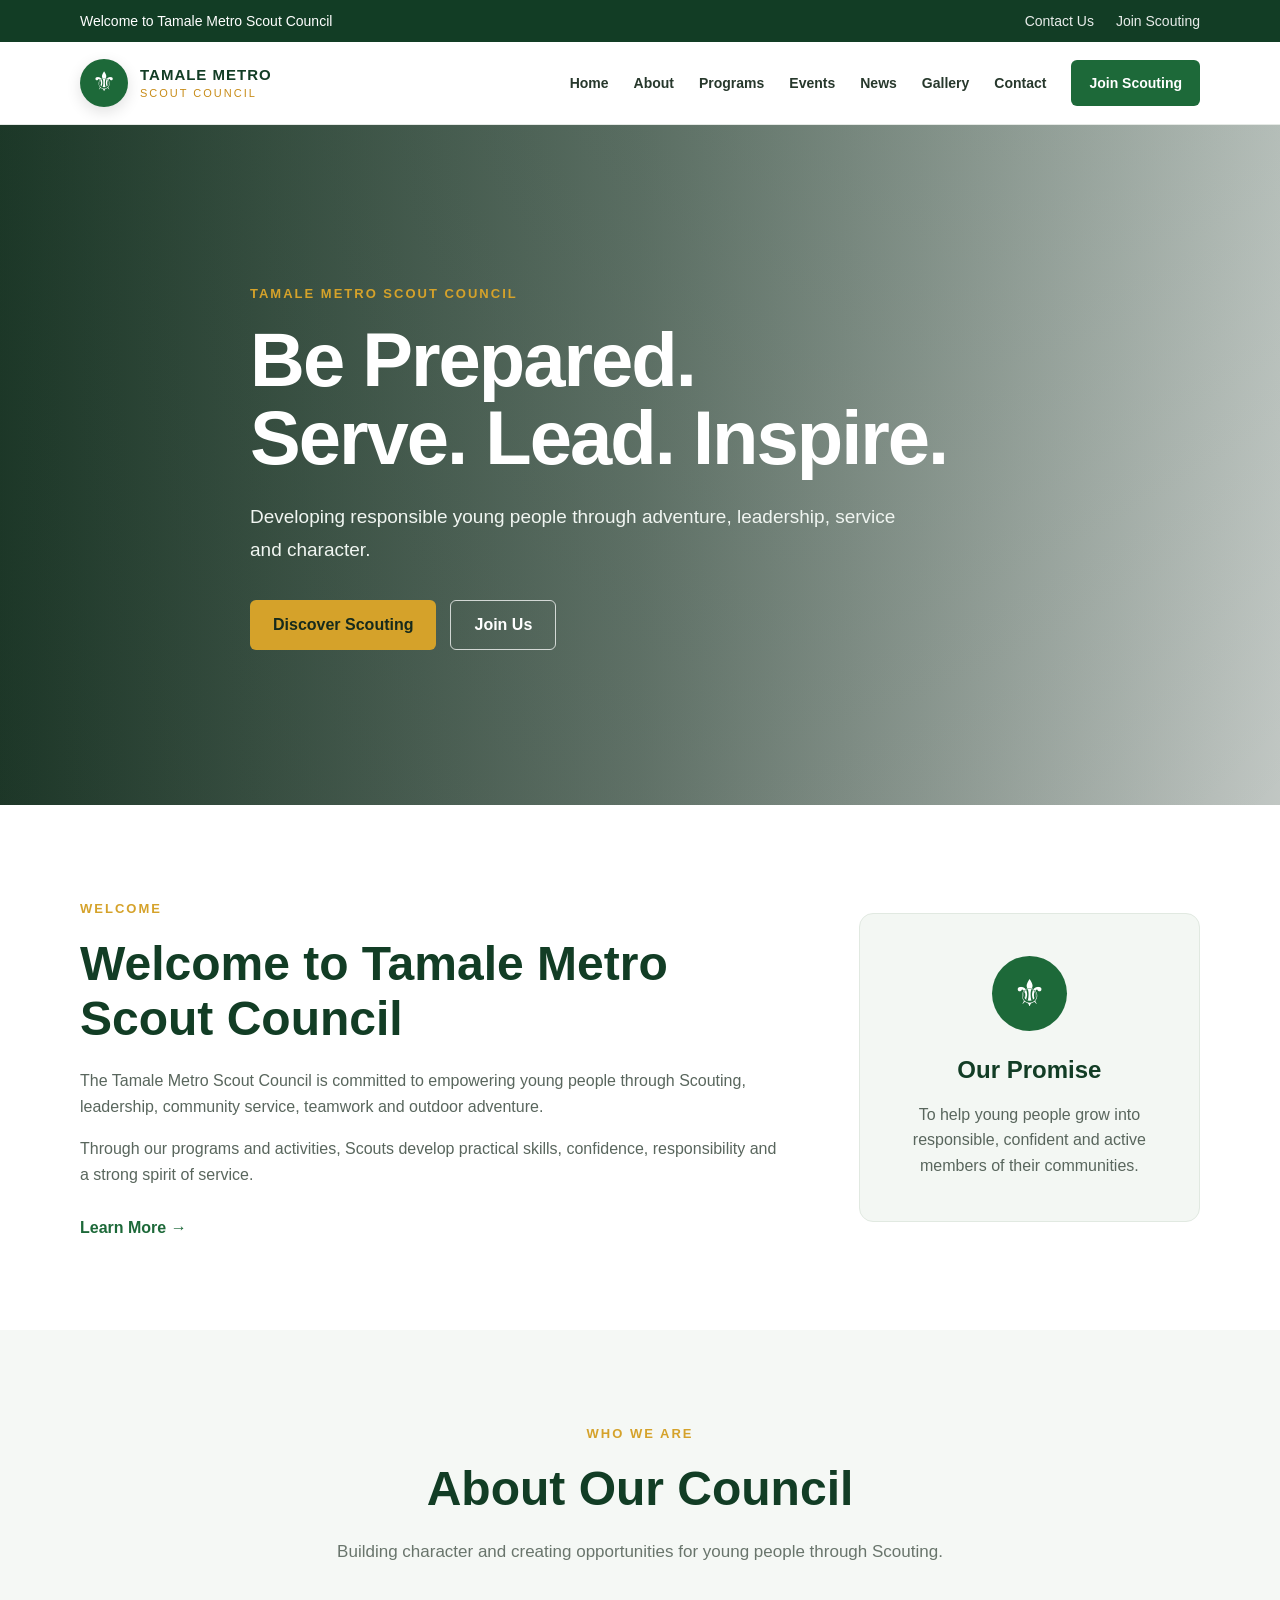
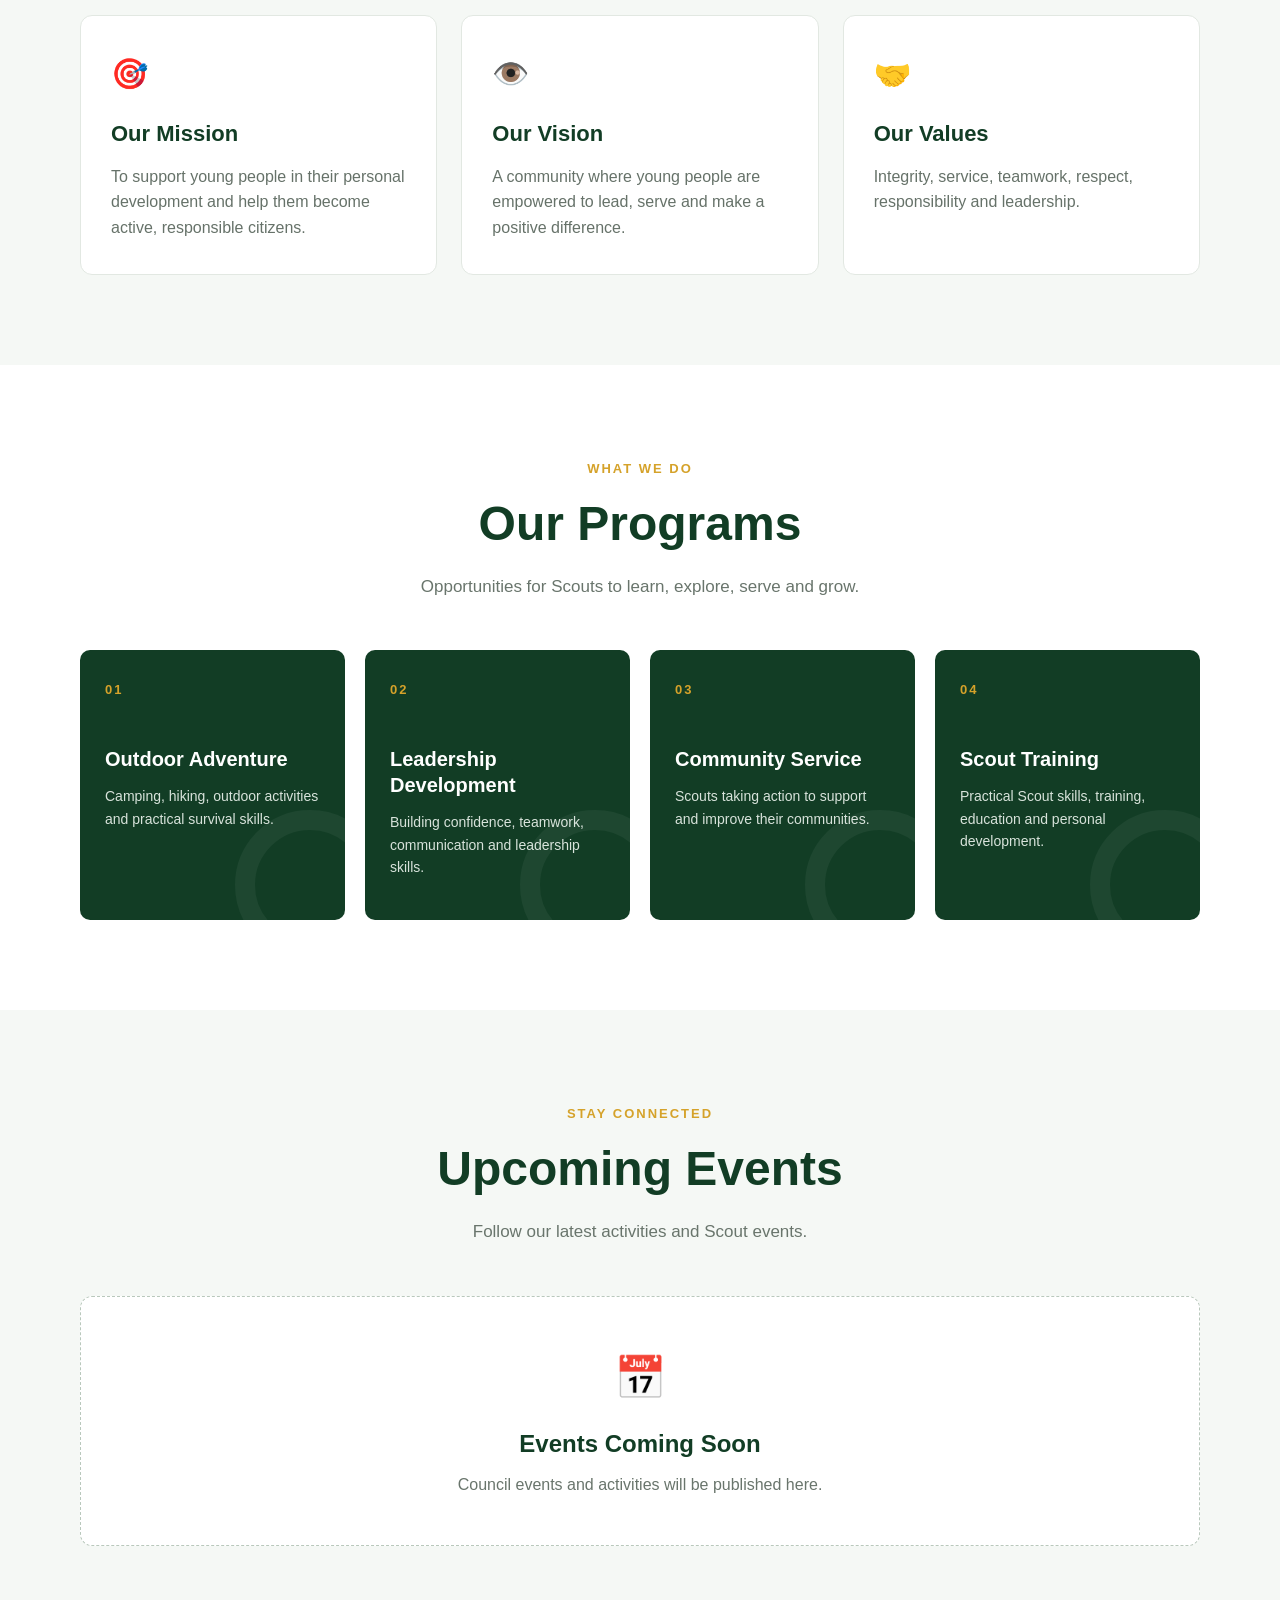
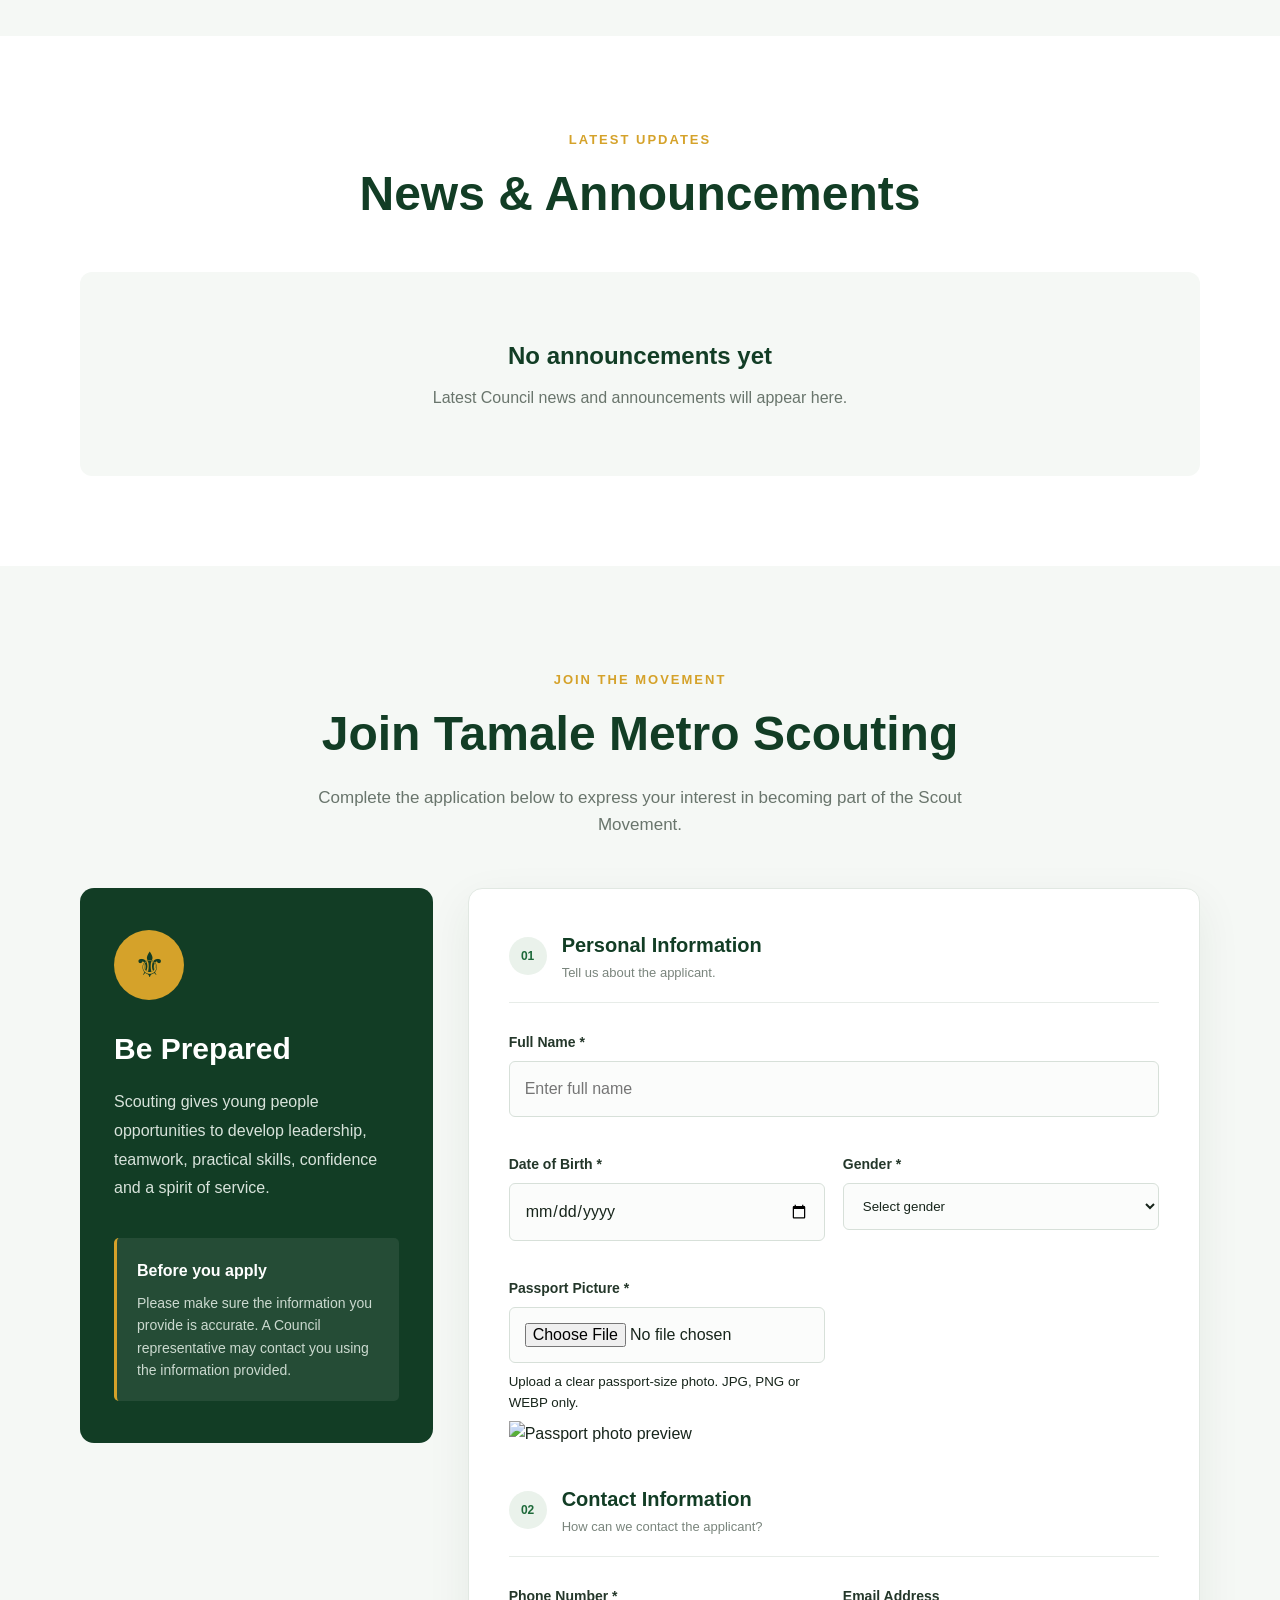
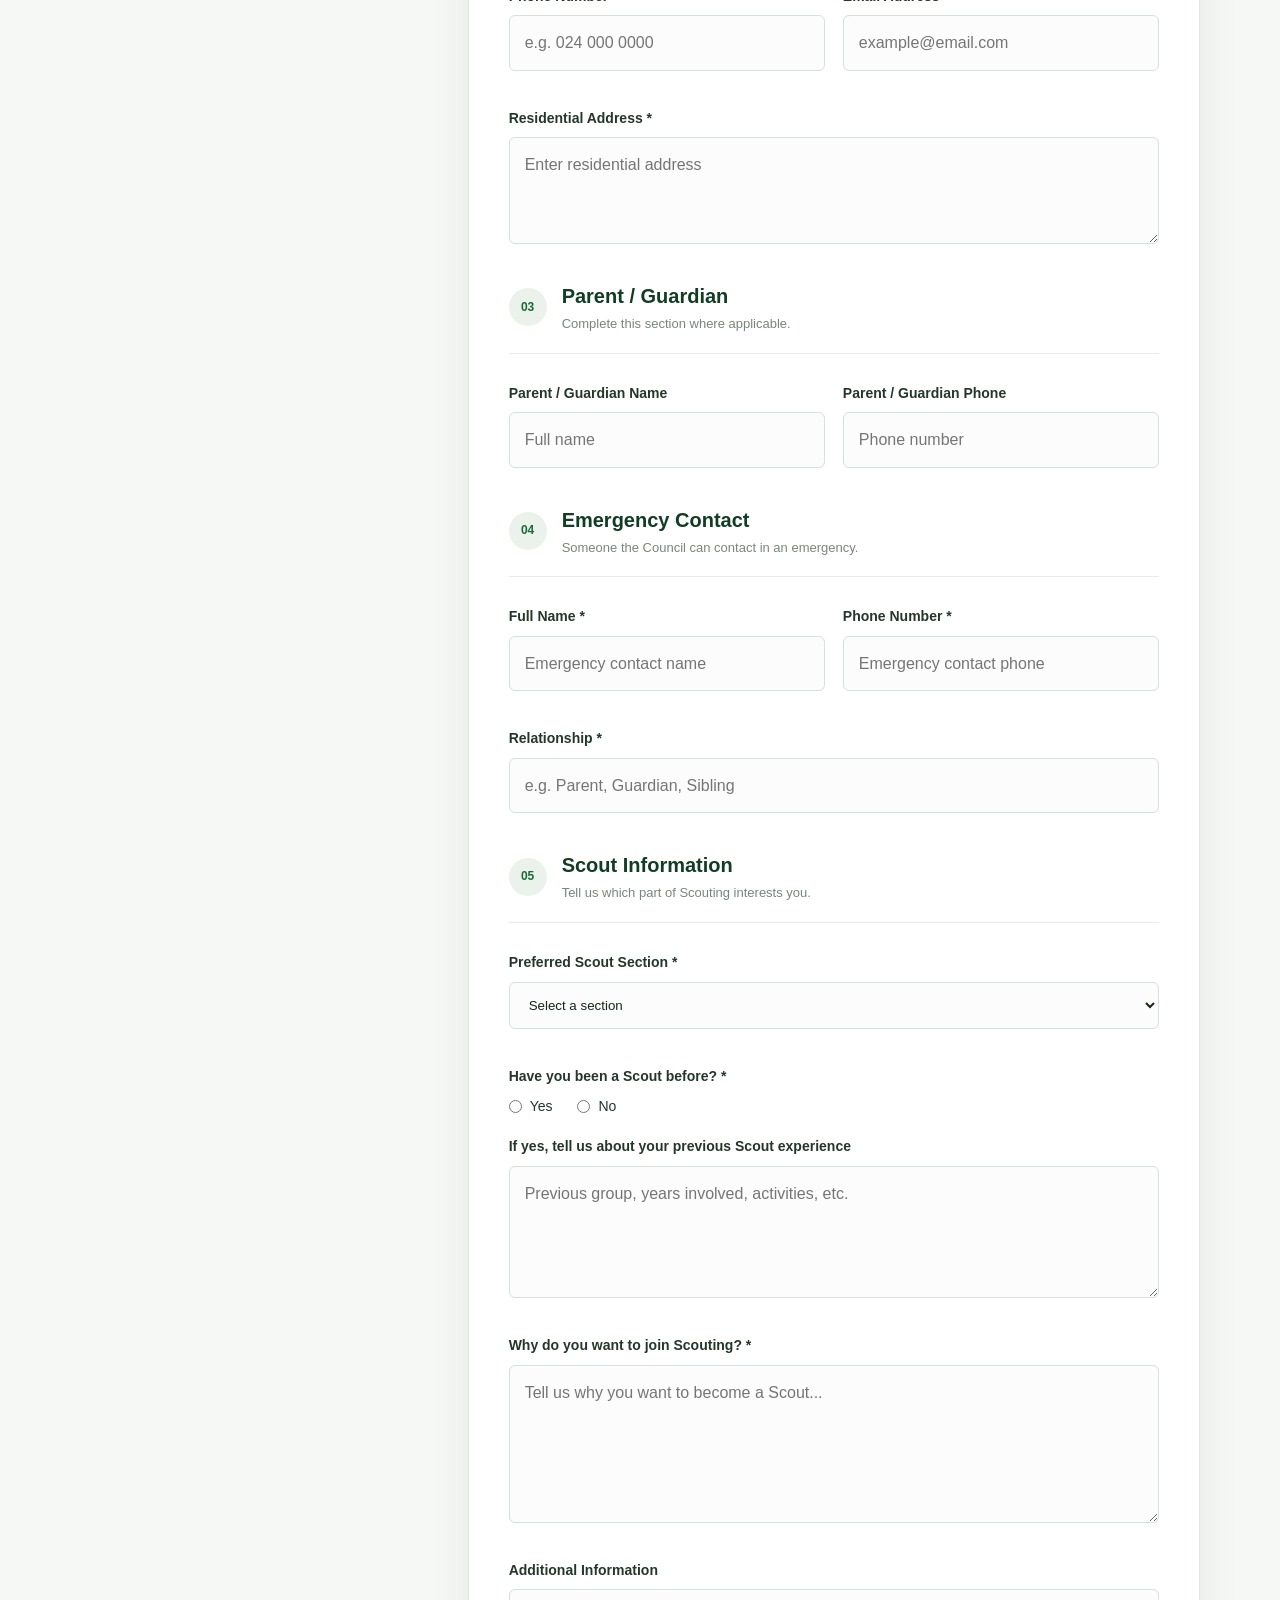
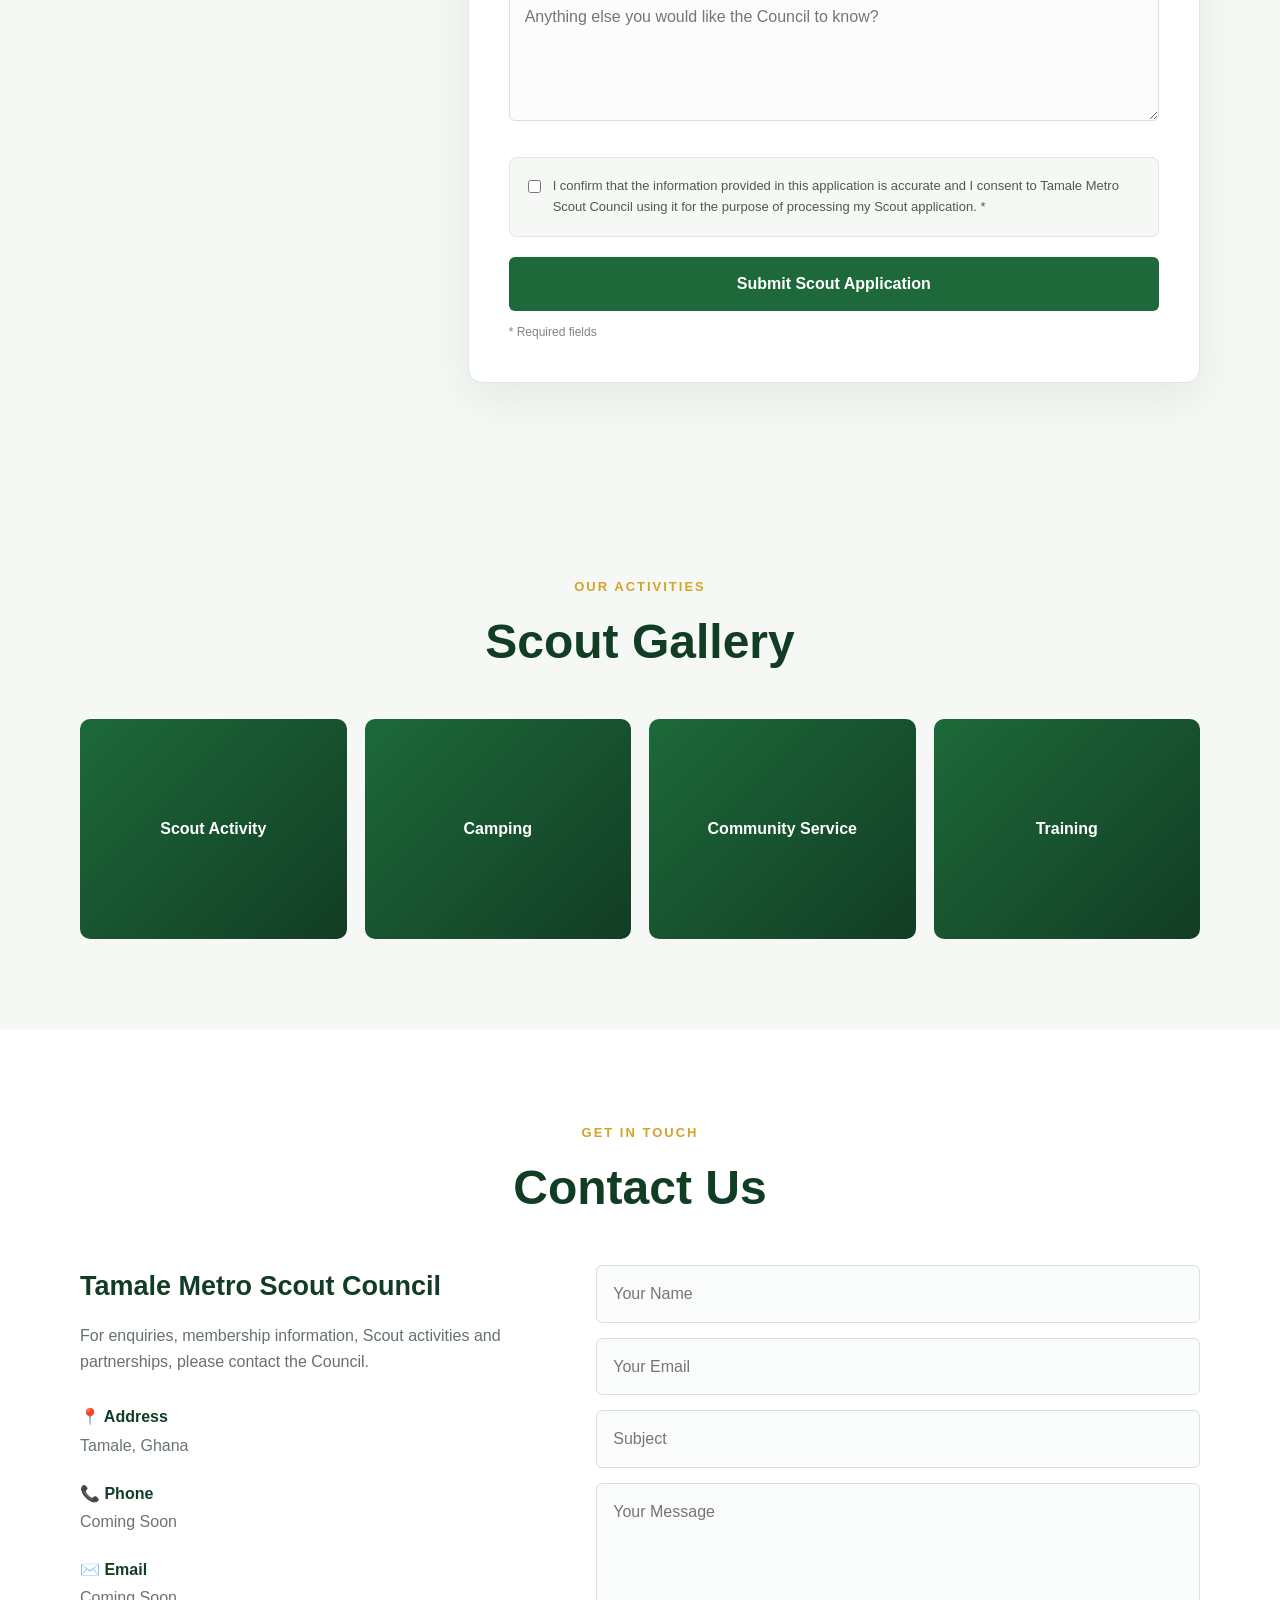
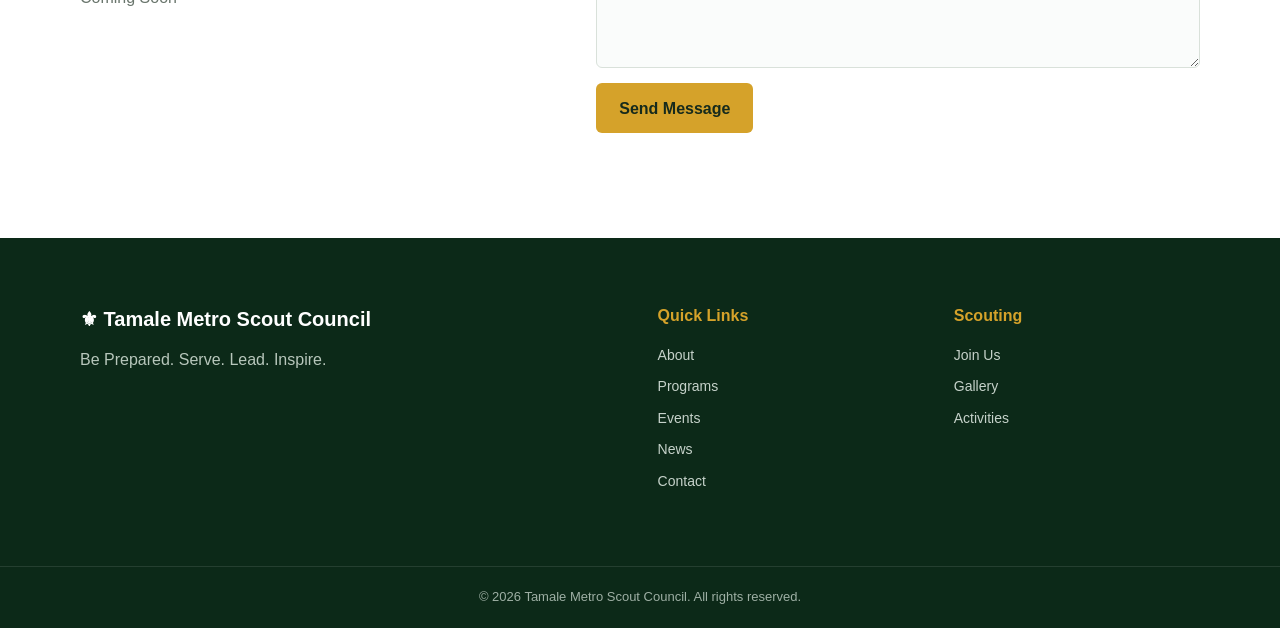
==== commit 0a93c89a: "Update index.html" ====
--- a/index.html
+++ b/index.html
@@ -526,7 +526,30 @@
                         </select>
 
                     </div>
-
+                    <div class="form-group passport-photo-group">
+    <label for="passportPhoto">
+        Passport Picture <span>*</span>
+    </label>
+    <input
+        type="file"
+        id="passportPhoto"
+        name="passport_photo"
+        accept="image/jpeg,image/png,image/webp"
+        capture="environment"
+        required
+    >
+    <small>
+        Upload a clear passport-size photo. JPG, PNG or WEBP only.
+    </small>
+    <div class="passport-preview-container">
+        <img
+            id="passportPreview"
+            src=""
+            alt="Passport photo preview"
+            class="passport-preview"
+        >
+    </div>
+</div>
                 </div>
 
 
--- a/style.css
+++ b/style.css
@@ -903,4 +903,312 @@
     .join-content h2 {
         font-size: 34px;
     }
+}
+/* =========================================
+   SCOUT APPLICATION
+========================================= */
+
+.application-section {
+    padding: 100px 0;
+    background: #f5f8f5;
+}
+
+.application-wrapper {
+    display: grid;
+    grid-template-columns: 0.65fr 1.35fr;
+    gap: 35px;
+    align-items: start;
+}
+
+
+/* INTRO CARD */
+
+.application-intro {
+    position: sticky;
+    top: 110px;
+    background: #123d25;
+    color: #ffffff;
+    padding: 42px 34px;
+    border-radius: 14px;
+}
+
+.application-badge {
+    width: 70px;
+    height: 70px;
+    border-radius: 50%;
+    background: #d5a22a;
+    color: #123d25;
+    display: grid;
+    place-items: center;
+    font-size: 35px;
+    margin-bottom: 25px;
+}
+
+.application-intro h3 {
+    font-size: 30px;
+    margin-bottom: 15px;
+}
+
+.application-intro > p {
+    color: #d8e3db;
+    line-height: 1.8;
+}
+
+.application-note {
+    margin-top: 35px;
+    padding: 20px;
+    background: rgba(255, 255, 255, 0.08);
+    border-left: 3px solid #d5a22a;
+    border-radius: 5px;
+}
+
+.application-note strong {
+    display: block;
+    margin-bottom: 8px;
+}
+
+.application-note p {
+    color: #cbd9cf;
+    font-size: 14px;
+}
+
+
+/* FORM */
+
+.scout-application-form {
+    background: #ffffff;
+    border: 1px solid #e1e8e2;
+    border-radius: 14px;
+    padding: 40px;
+    box-shadow: 0 15px 45px rgba(20, 58, 32, 0.07);
+}
+
+.form-section-title {
+    display: flex;
+    align-items: center;
+    gap: 15px;
+    margin: 15px 0 28px;
+    padding-bottom: 18px;
+    border-bottom: 1px solid #e7ece8;
+}
+
+.form-section-title:first-child {
+    margin-top: 0;
+}
+
+.form-section-title > span {
+    width: 38px;
+    height: 38px;
+    border-radius: 50%;
+    background: #eaf2eb;
+    color: #1d6939;
+    display: grid;
+    place-items: center;
+    font-size: 12px;
+    font-weight: 800;
+}
+
+.form-section-title h3 {
+    color: #123d25;
+    font-size: 20px;
+    margin: 0;
+}
+
+.form-section-title p {
+    color: #7a857d;
+    font-size: 13px;
+    margin-top: 2px;
+}
+
+
+.form-row {
+    display: grid;
+    grid-template-columns: repeat(2, 1fr);
+    gap: 18px;
+    margin-bottom: 18px;
+}
+
+.form-group {
+    display: flex;
+    flex-direction: column;
+    gap: 8px;
+    margin-bottom: 18px;
+}
+
+.form-full {
+    grid-column: 1 / -1;
+}
+
+.form-group label {
+    color: #24372a;
+    font-size: 14px;
+    font-weight: 700;
+}
+
+.form-group input,
+.form-group select,
+.form-group textarea {
+    width: 100%;
+    padding: 14px 15px;
+    border: 1px solid #d7e0d9;
+    border-radius: 6px;
+    background: #fbfcfb;
+    color: #17251b;
+    outline: none;
+    transition: 0.25s;
+}
+
+.form-group input:focus,
+.form-group select:focus,
+.form-group textarea:focus {
+    border-color: #1d6939;
+    background: #ffffff;
+    box-shadow: 0 0 0 3px rgba(29, 105, 57, 0.08);
+}
+
+.form-group textarea {
+    resize: vertical;
+    min-height: 100px;
+}
+
+
+/* RADIO BUTTONS */
+
+.radio-group {
+    display: flex;
+    gap: 25px;
+}
+
+.radio-option {
+    display: flex;
+    flex-direction: row !important;
+    align-items: center;
+    gap: 8px;
+    font-weight: 500 !important;
+    cursor: pointer;
+}
+
+.radio-option input {
+    width: auto;
+    accent-color: #1d6939;
+}
+
+
+/* CONSENT */
+
+.consent-box {
+    margin-top: 12px;
+    padding: 18px;
+    background: #f5f8f5;
+    border: 1px solid #e0e8e1;
+    border-radius: 7px;
+}
+
+.consent-label {
+    display: flex;
+    align-items: flex-start;
+    gap: 12px;
+    color: #4d5b51;
+    font-size: 13px;
+    line-height: 1.6;
+    cursor: pointer;
+}
+
+.consent-label input {
+    margin-top: 4px;
+    flex-shrink: 0;
+    accent-color: #1d6939;
+}
+
+
+/* SUBMIT */
+
+.application-submit {
+    width: 100%;
+    min-height: 54px;
+    margin-top: 20px;
+    border: none;
+    border-radius: 6px;
+    background: #1d6939;
+    color: #ffffff;
+    font-weight: 800;
+    cursor: pointer;
+    transition: 0.3s;
+}
+
+.application-submit:hover {
+    background: #154d2a;
+}
+
+.application-submit:disabled {
+    opacity: 0.65;
+    cursor: not-allowed;
+}
+
+
+/* MESSAGE */
+
+.application-message {
+    display: none;
+    margin-top: 20px;
+    padding: 16px;
+    border-radius: 6px;
+    font-size: 14px;
+}
+
+.application-message.success {
+    display: block;
+    background: #e8f5eb;
+    color: #17652f;
+    border: 1px solid #b9ddc1;
+}
+
+.application-message.error {
+    display: block;
+    background: #fff0f0;
+    color: #a32929;
+    border: 1px solid #efc0c0;
+}
+
+.required-note {
+    margin-top: 12px;
+    color: #7c877f;
+    font-size: 12px;
+}
+
+
+/* APPLICATION MOBILE */
+
+@media (max-width: 900px) {
+
+    .application-wrapper {
+        grid-template-columns: 1fr;
+    }
+
+    .application-intro {
+        position: static;
+    }
+
+}
+
+
+@media (max-width: 600px) {
+
+    .scout-application-form {
+        padding: 25px 20px;
+    }
+
+    .form-row {
+        grid-template-columns: 1fr;
+        gap: 0;
+    }
+
+    .form-full {
+        grid-column: auto;
+    }
+
+    .application-section {
+        padding: 70px 0;
+    }
+
 }
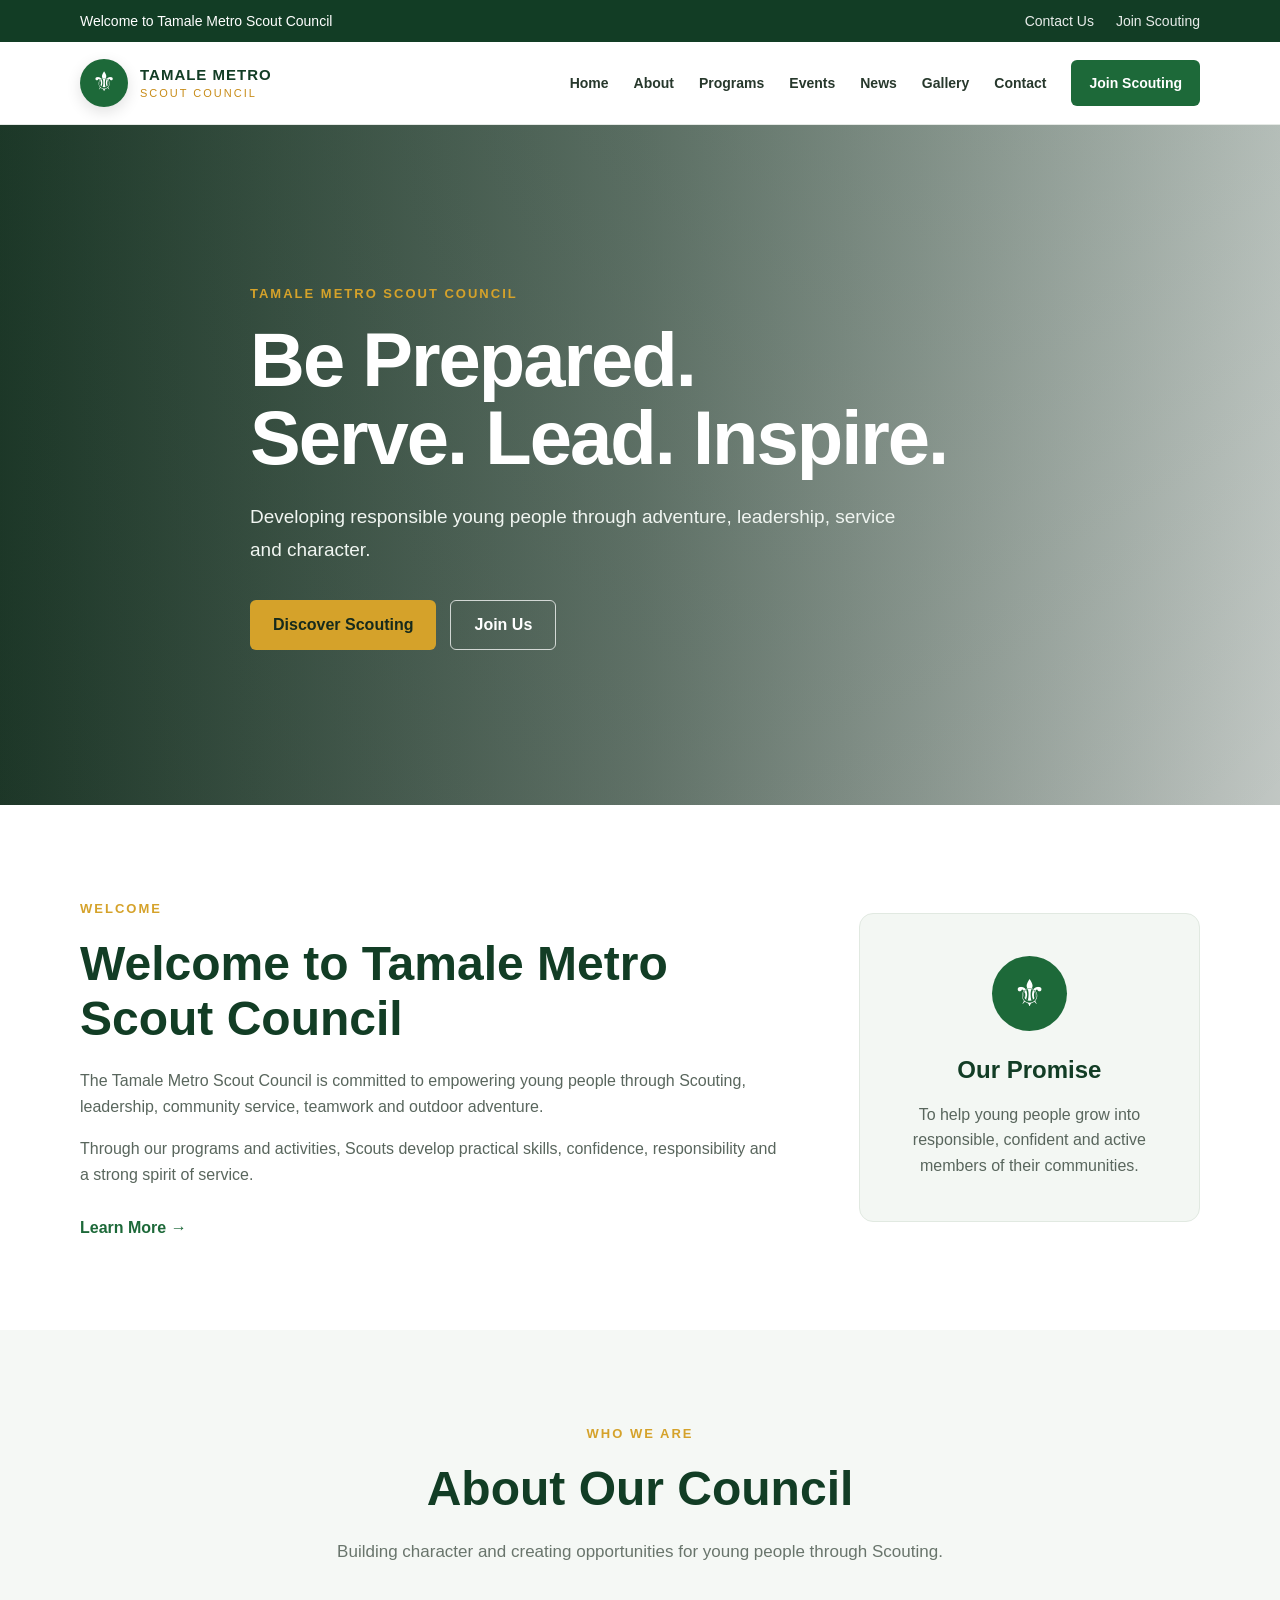
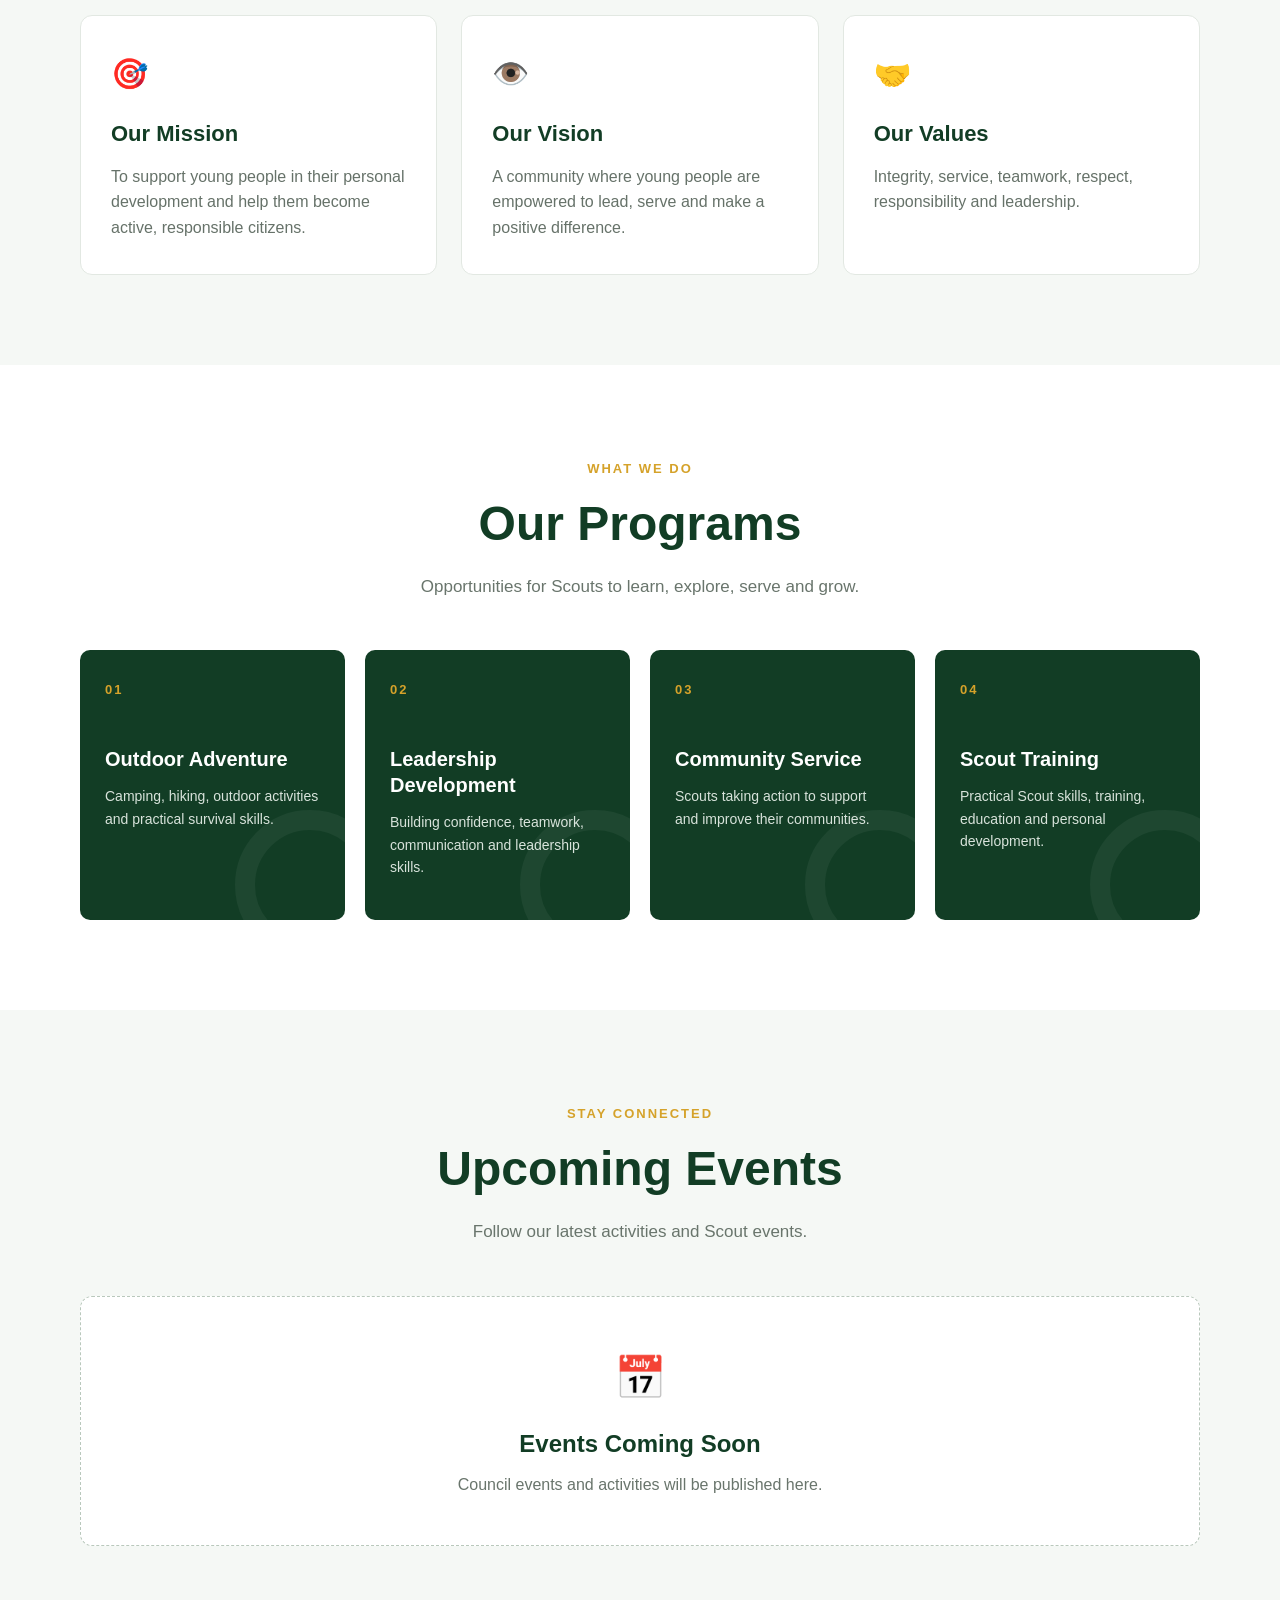
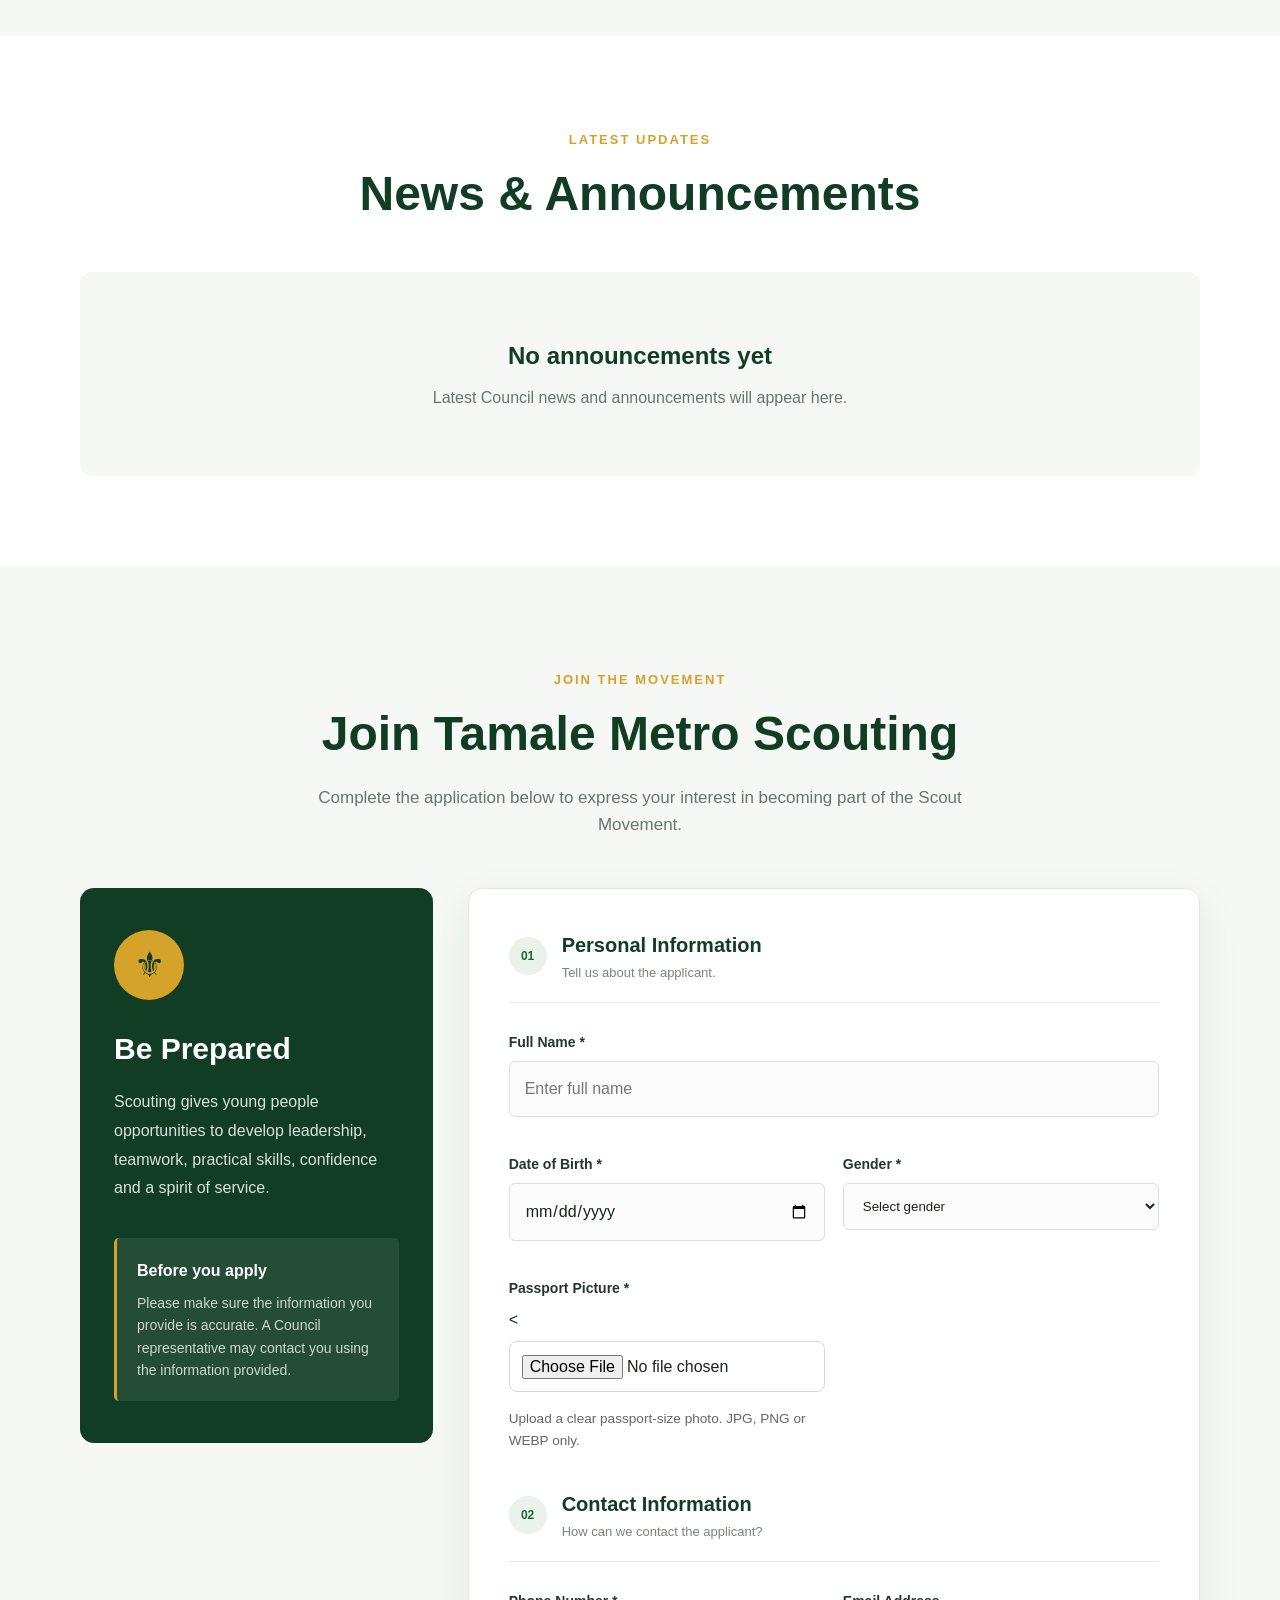
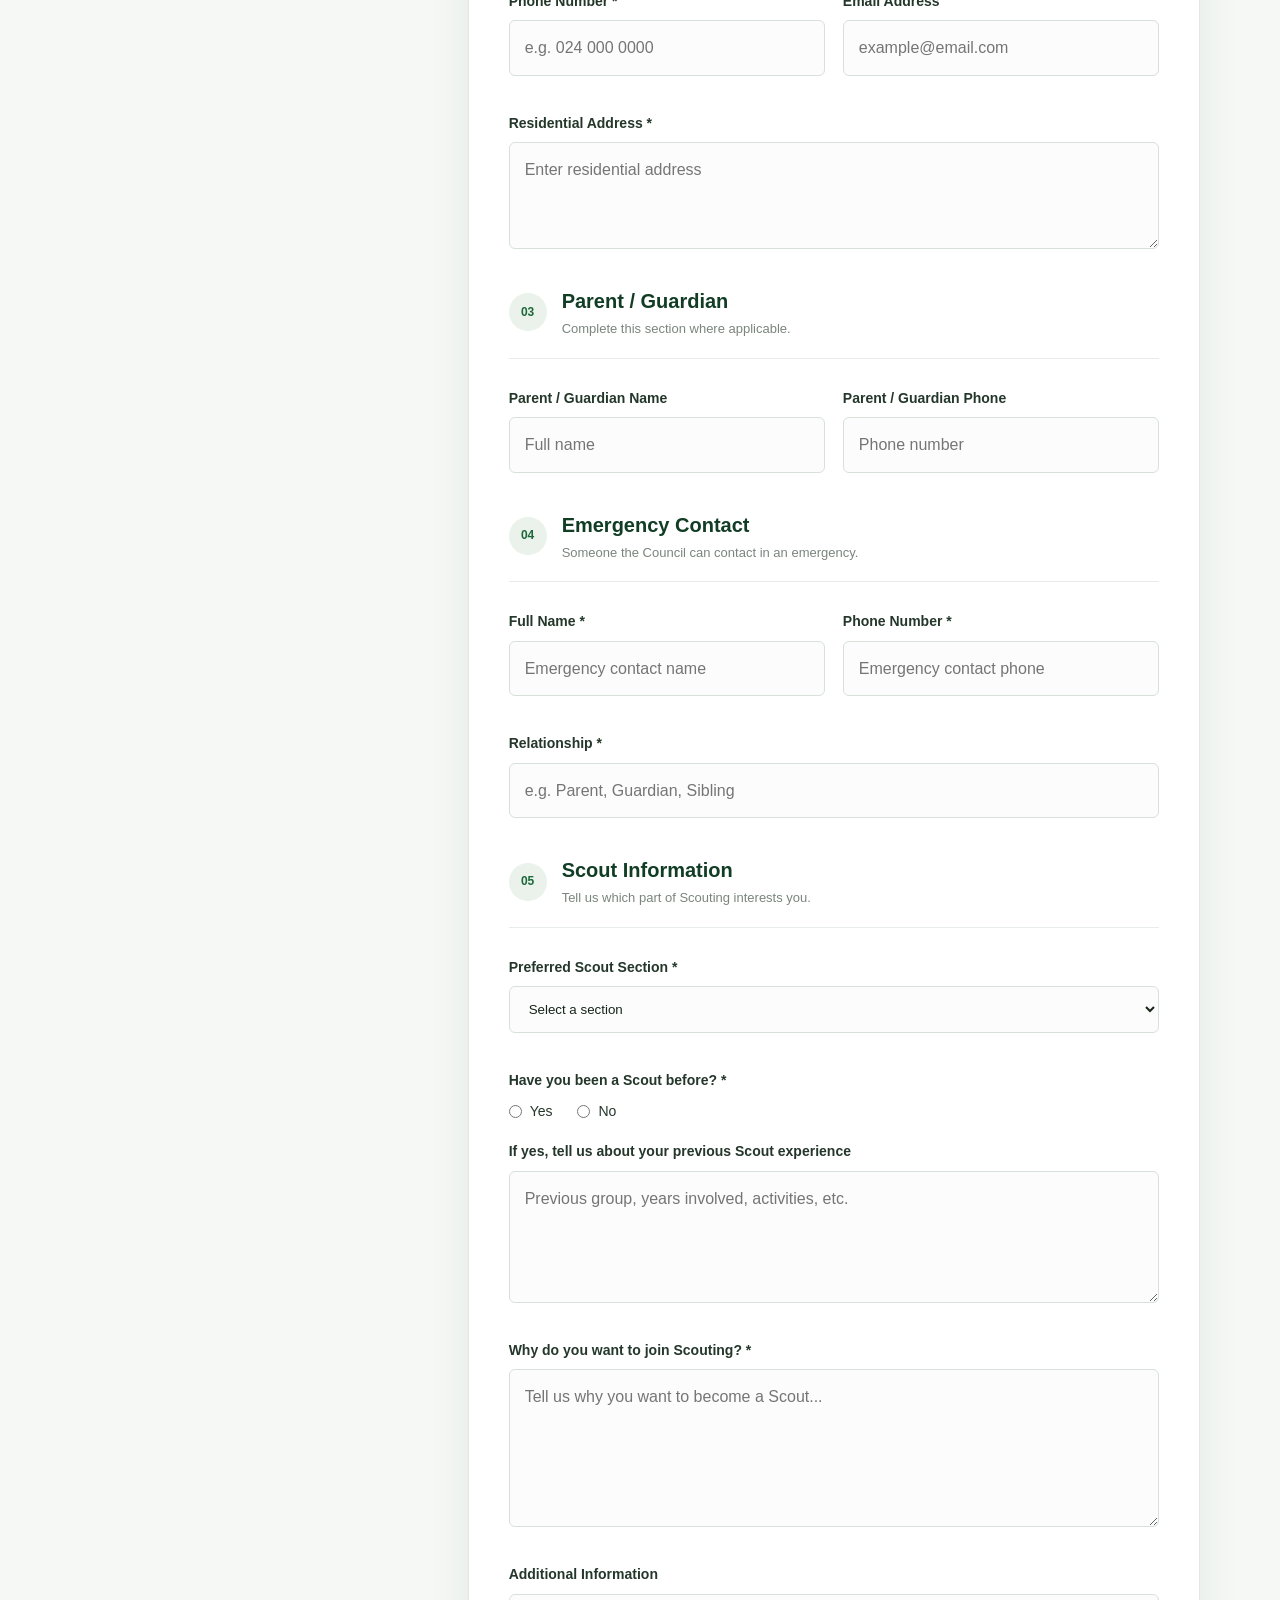
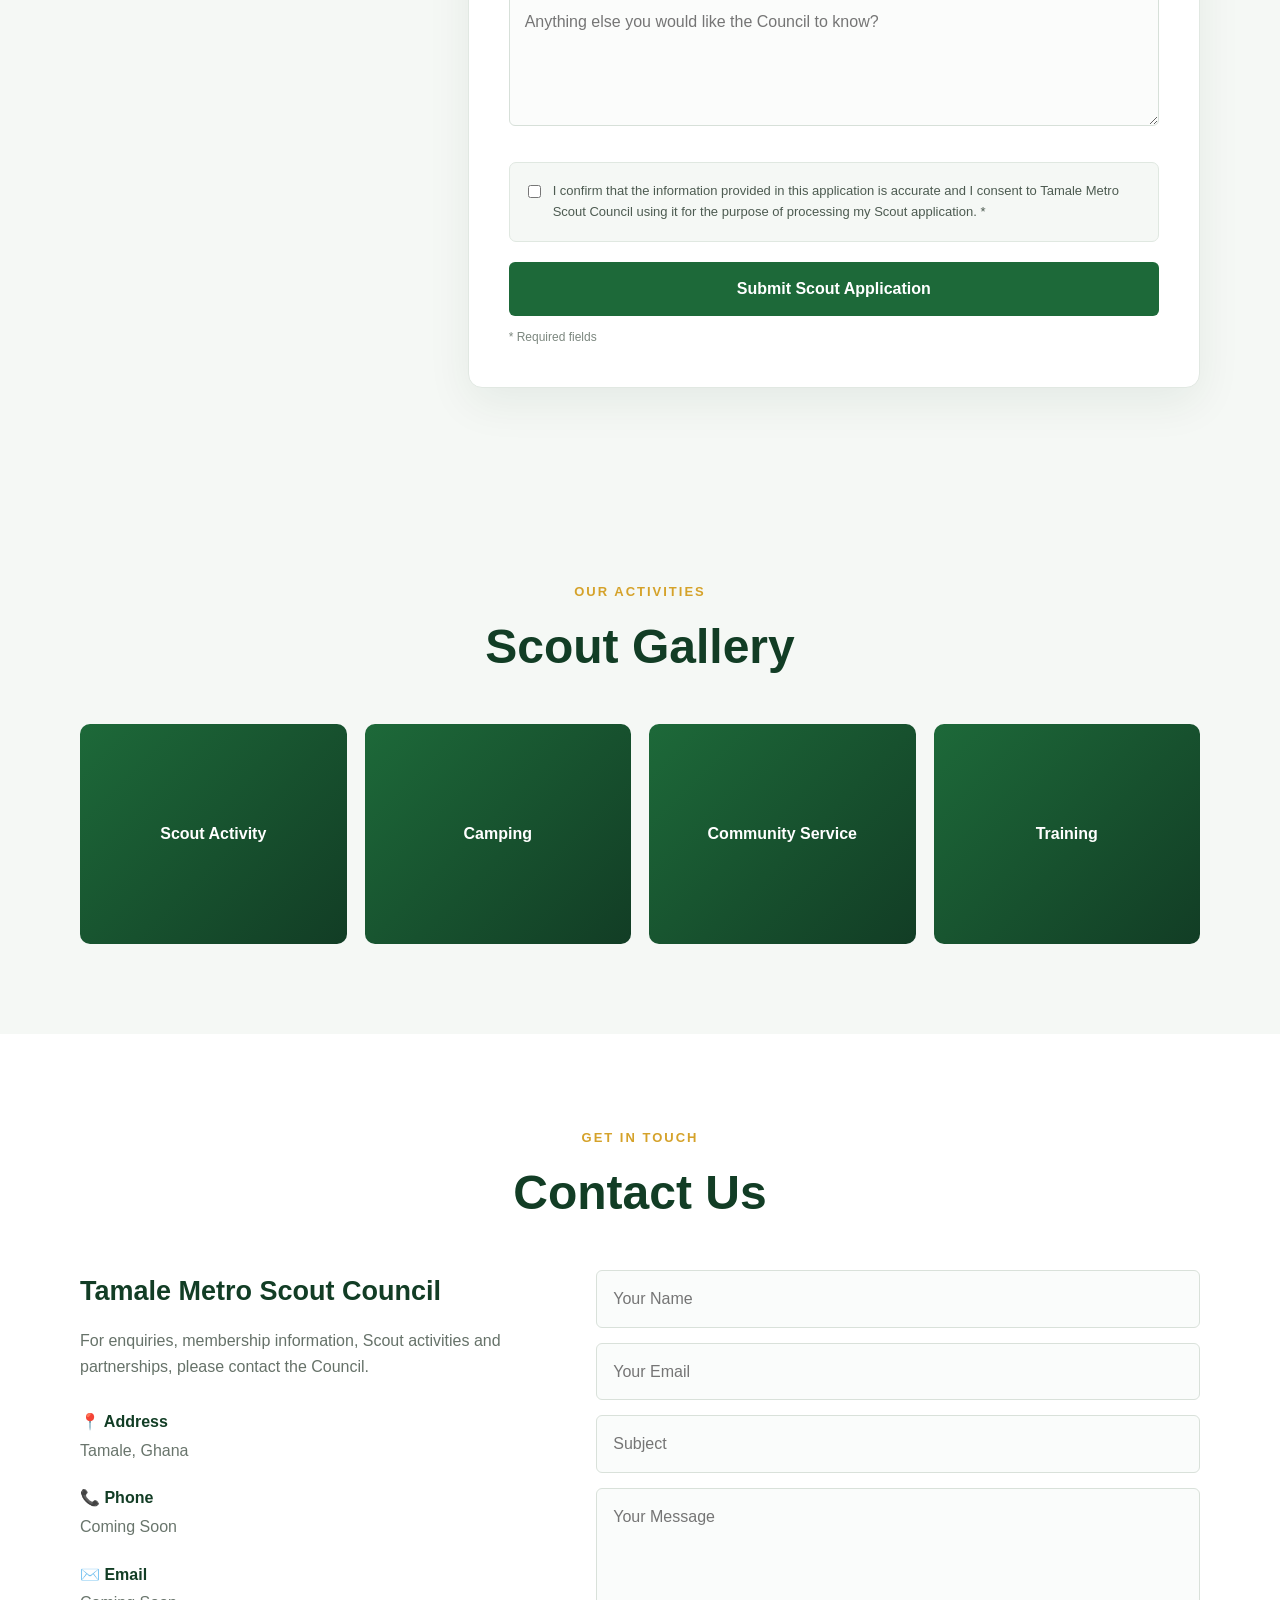
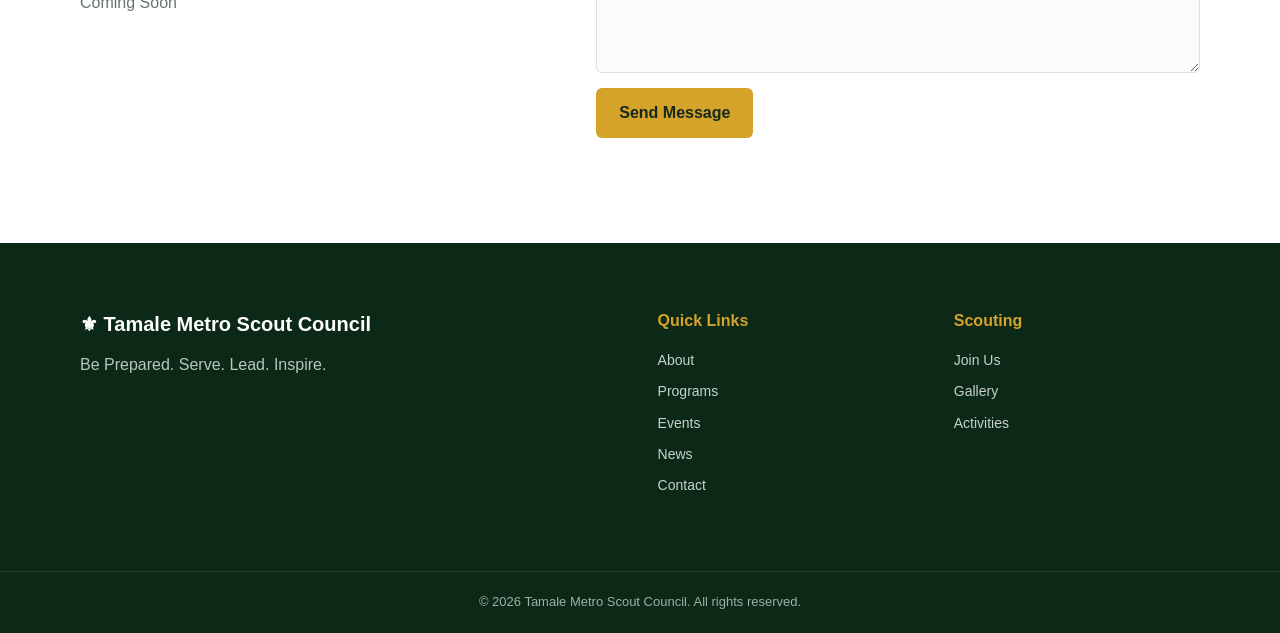
==== commit 5440a5f5: "Update index.html" ====
--- a/index.html
+++ b/index.html
@@ -530,14 +530,13 @@
     <label for="passportPhoto">
         Passport Picture <span>*</span>
     </label>
-    <input
-        type="file"
-        id="passportPhoto"
-        name="passport_photo"
-        accept="image/jpeg,image/png,image/webp"
-        capture="environment"
-        required
-    >
+    <<input
+    type="file"
+    id="passportPhoto"
+    name="passport_photo"
+    accept="image/jpeg,image/png,image/webp"
+    required
+>
     <small>
         Upload a clear passport-size photo. JPG, PNG or WEBP only.
     </small>
--- a/style.css
+++ b/style.css
@@ -1211,4 +1211,33 @@
         padding: 70px 0;
     }
 
+}
+/* =========================================
+   PASSPORT PHOTO UPLOAD
+========================================= */
+.passport-photo-group input[type="file"] {
+    width: 100%;
+    padding: 12px;
+    border: 1px solid #d8d8d8;
+    border-radius: 8px;
+    background: #fff;
+    cursor: pointer;
+}
+.passport-photo-group small {
+    display: block;
+    margin-top: 8px;
+    color: #666;
+    font-size: 0.85rem;
+}
+.passport-preview-container {
+    margin-top: 15px;
+    display: none;
+}
+.passport-preview {
+    width: 150px;
+    height: 180px;
+    object-fit: cover;
+    border-radius: 8px;
+    border: 2px solid #ddd;
+    background: #f5f5f5;
 }
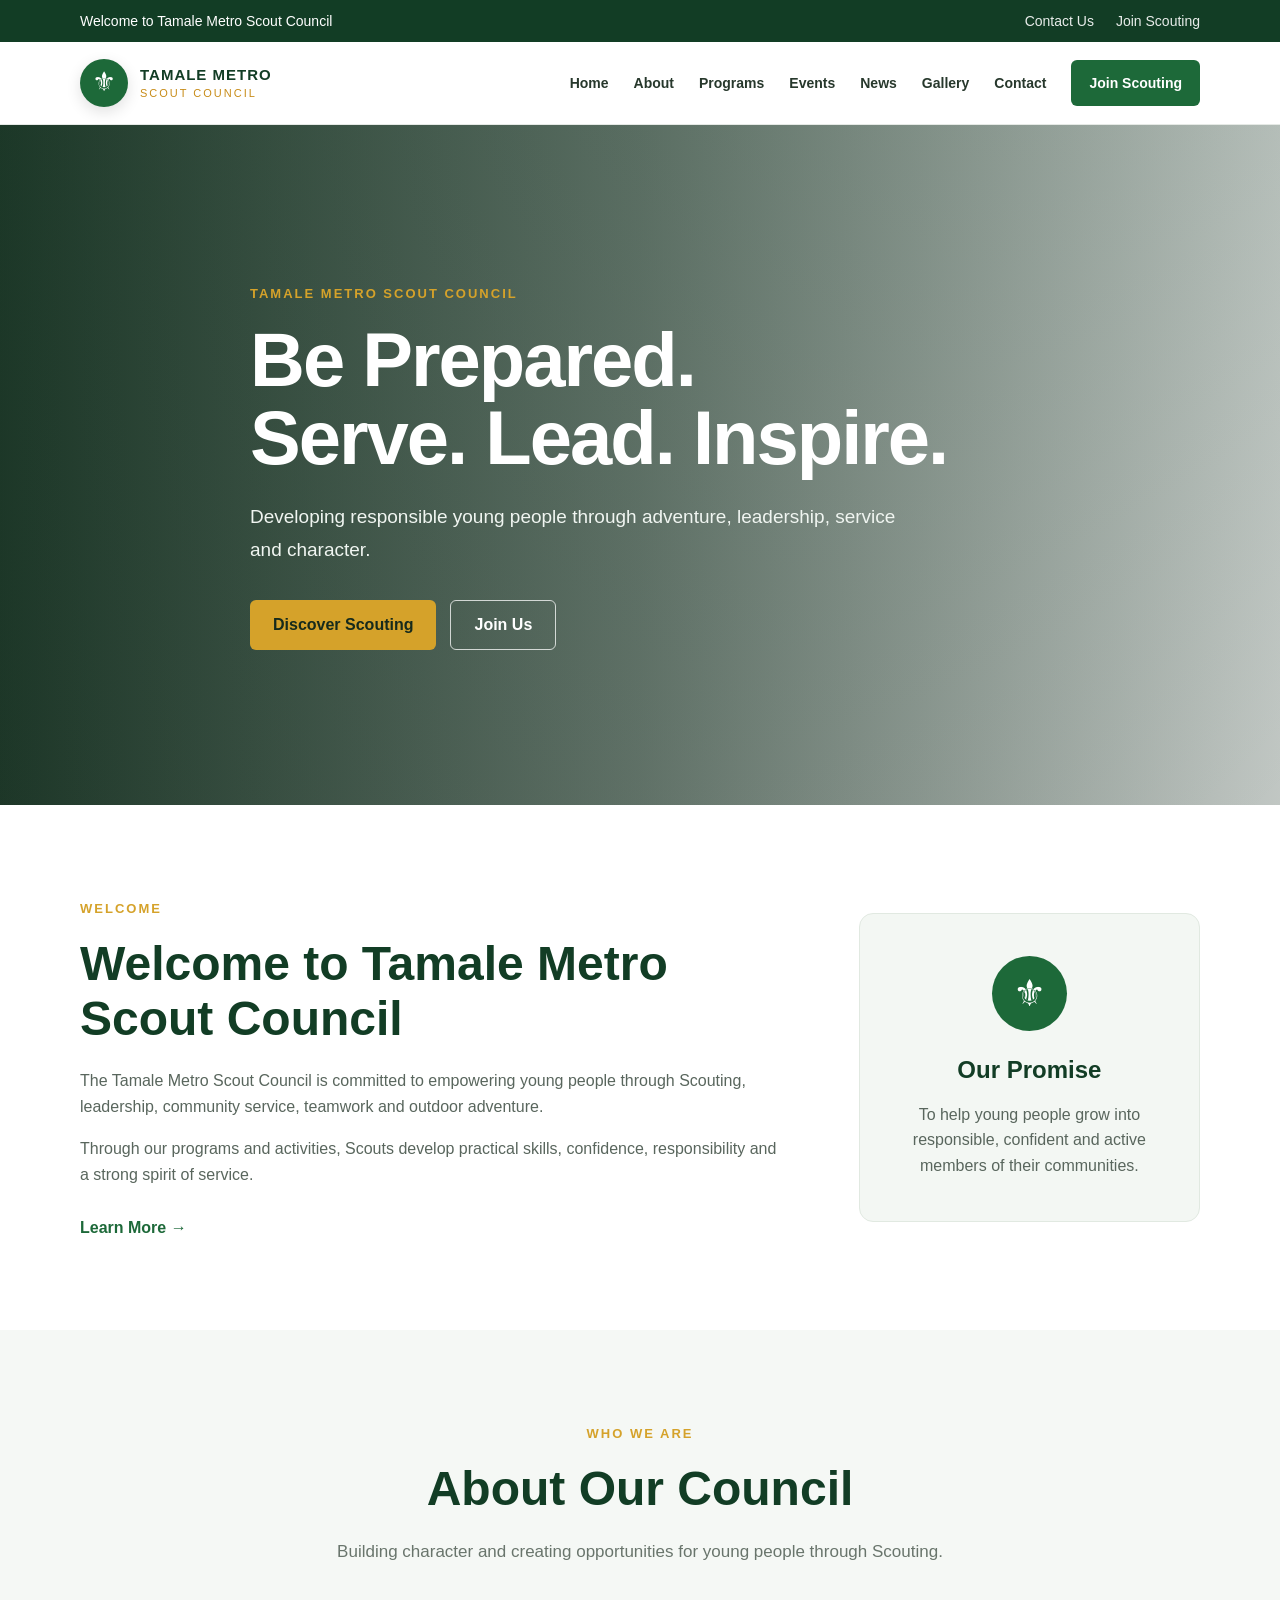
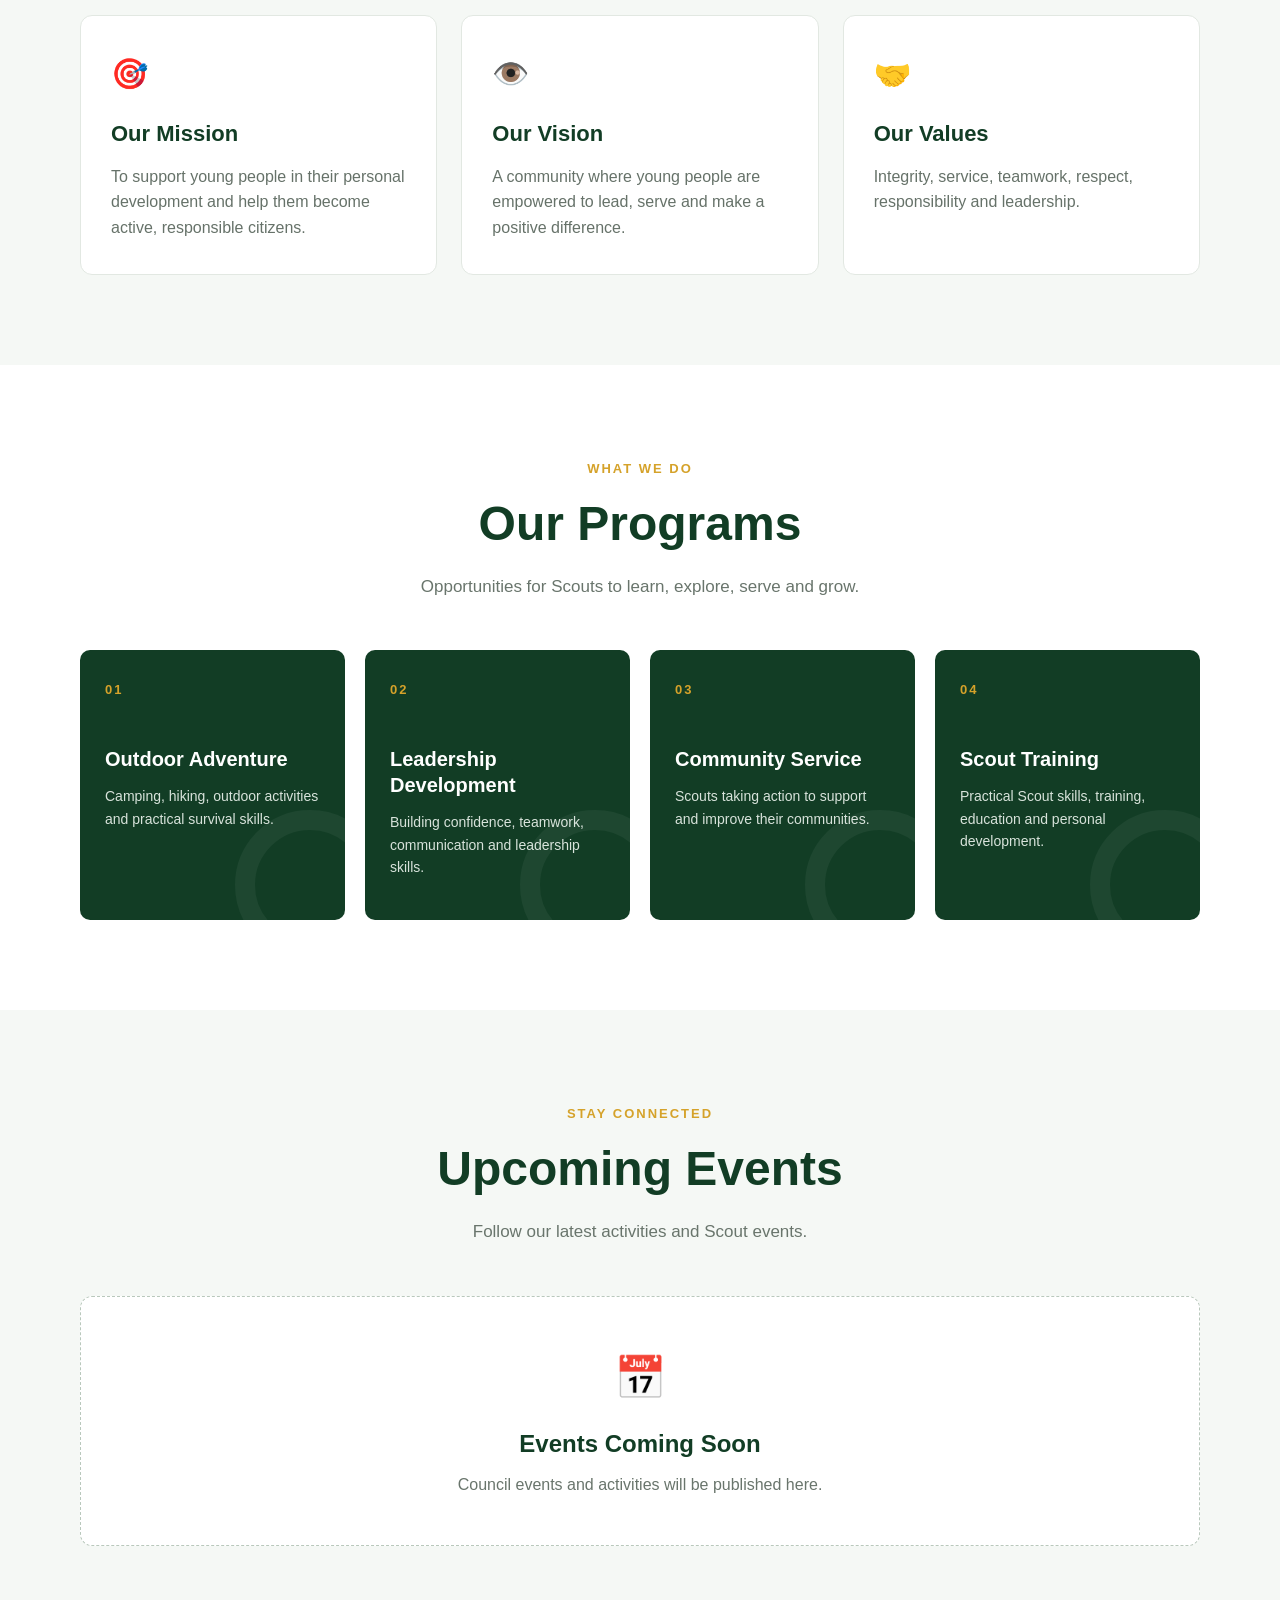
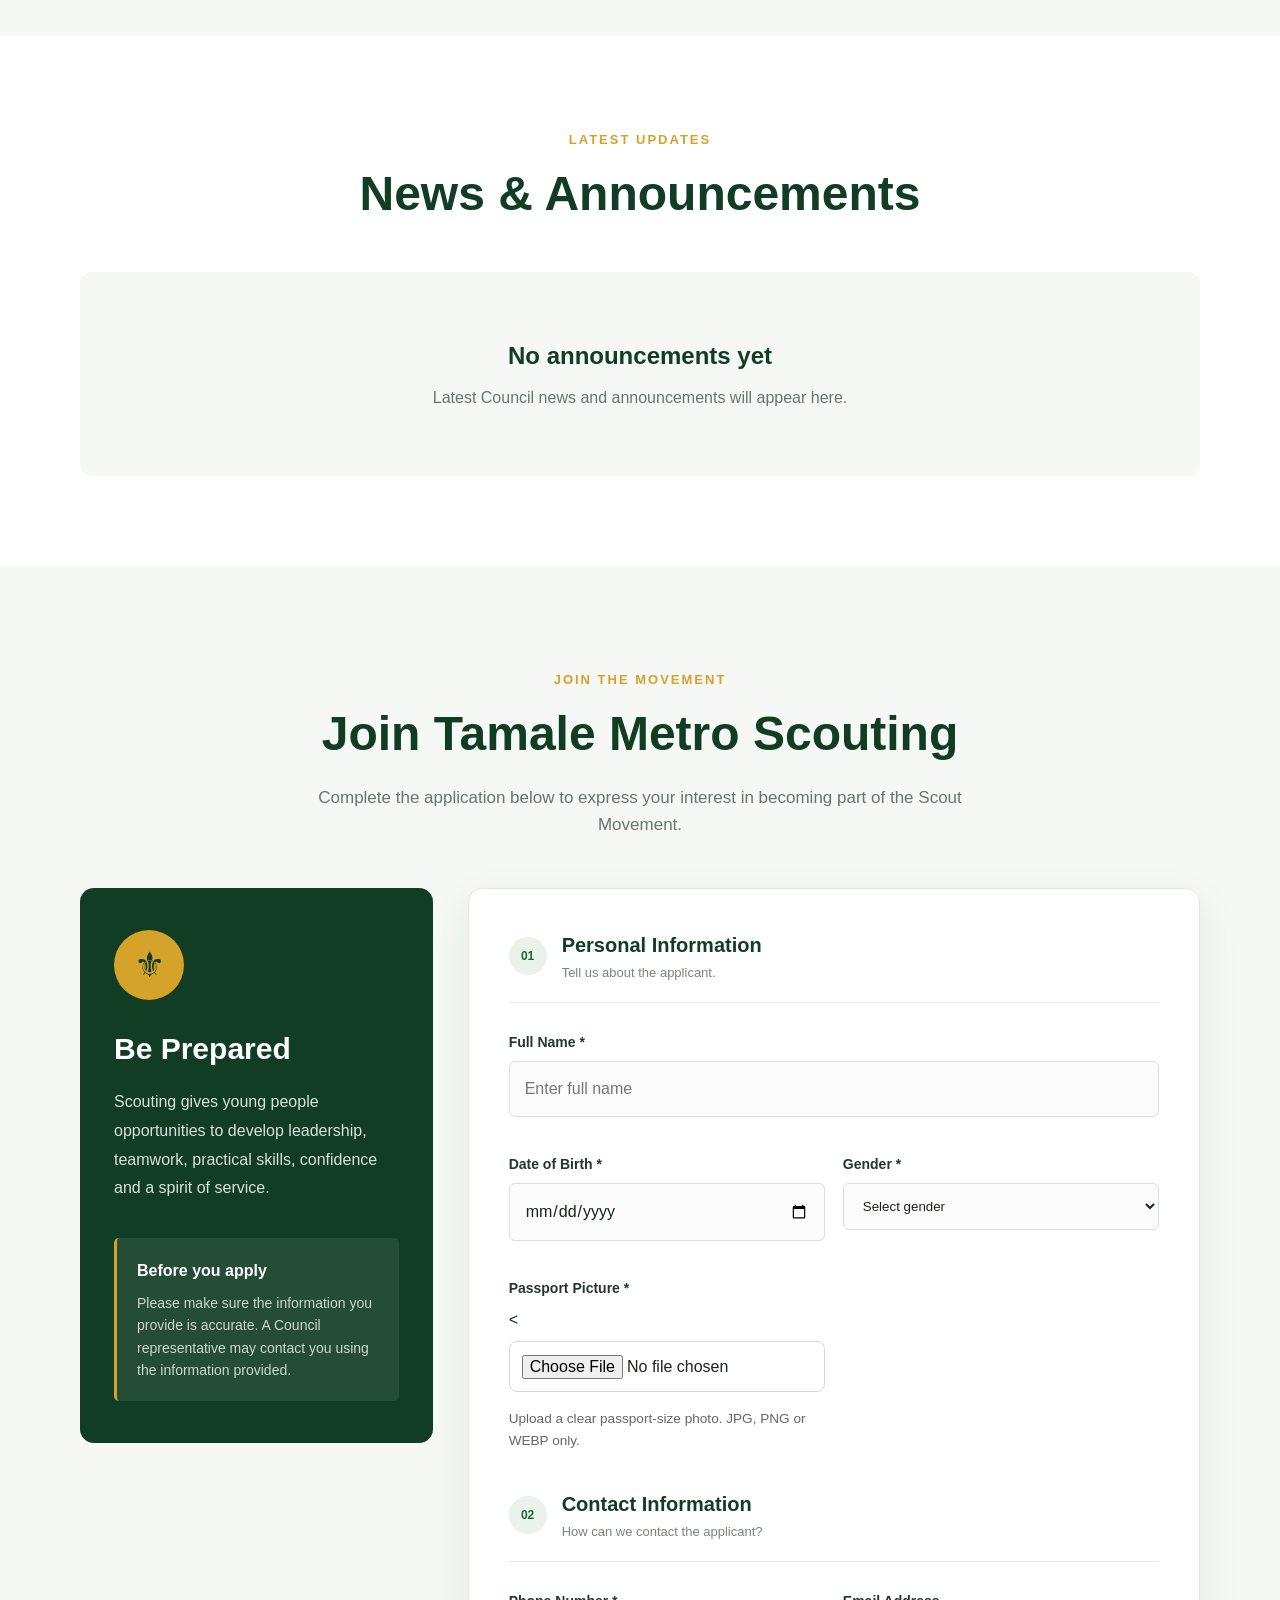
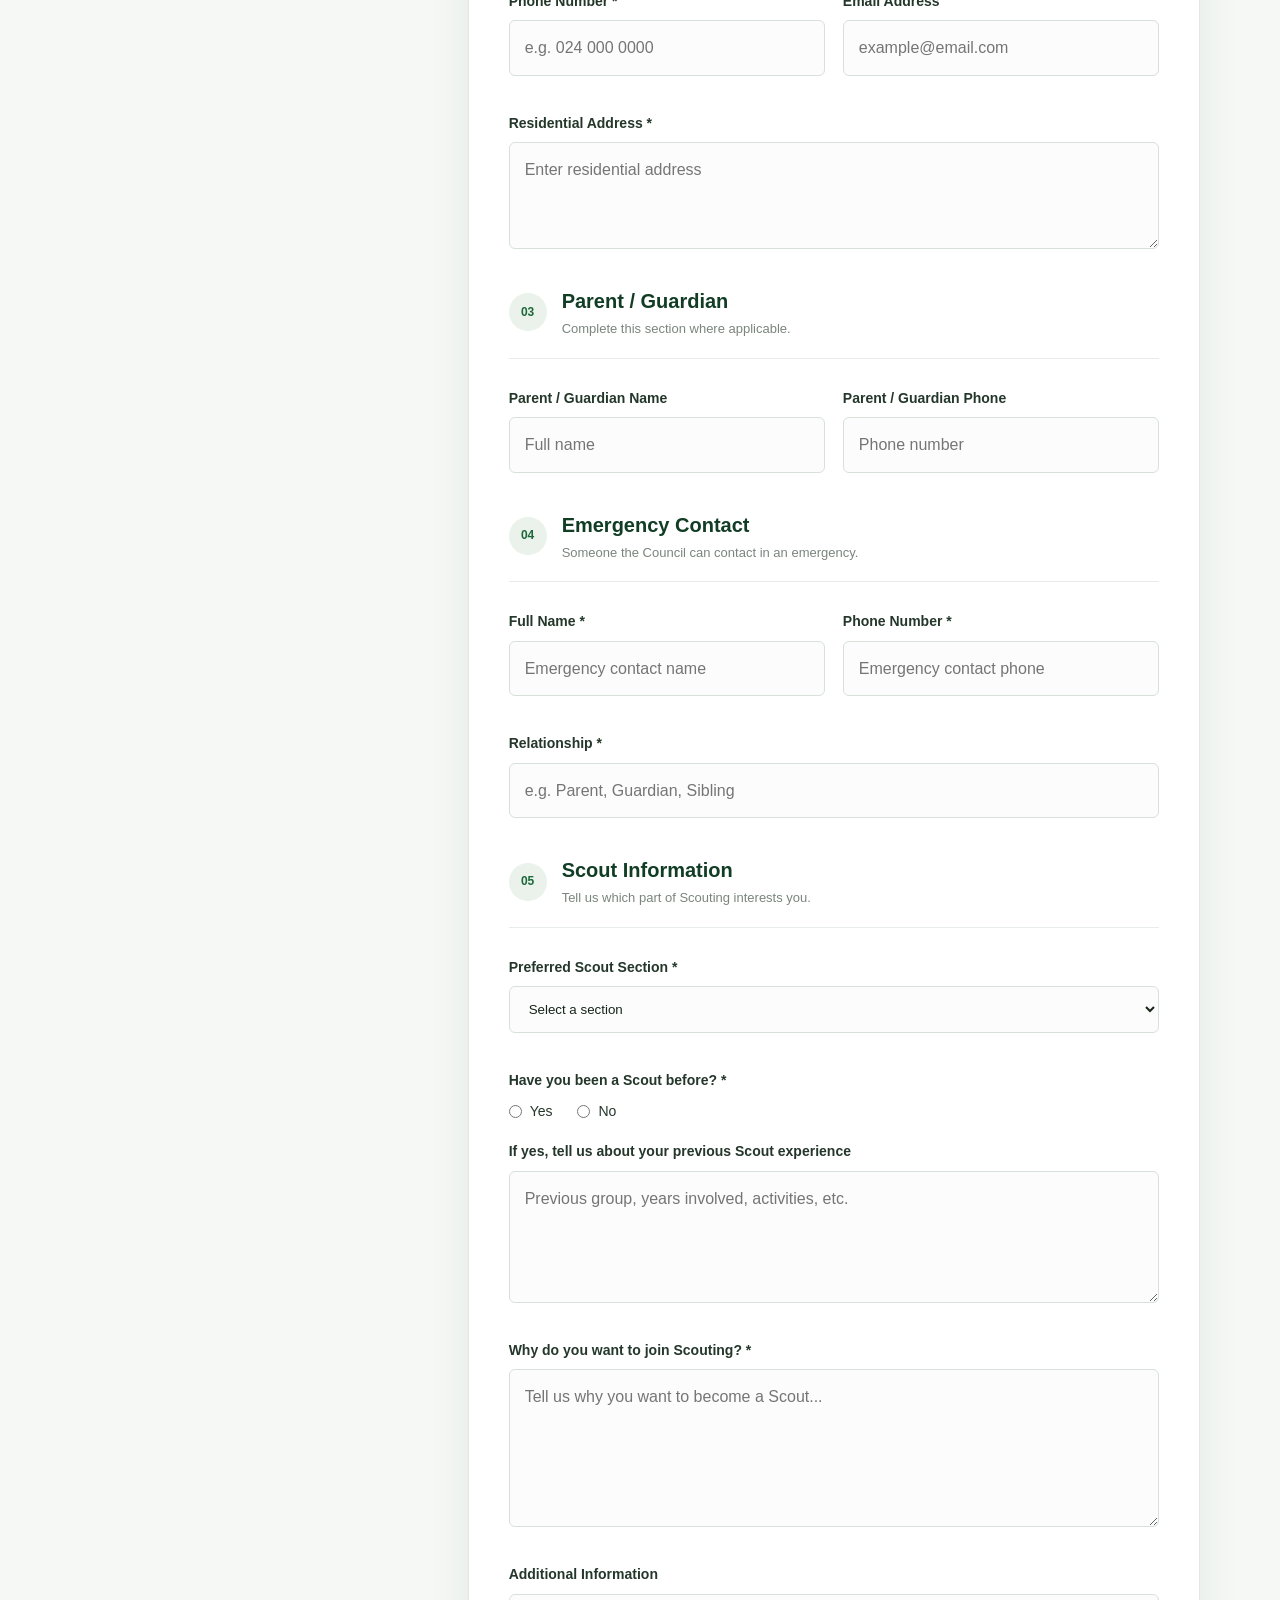
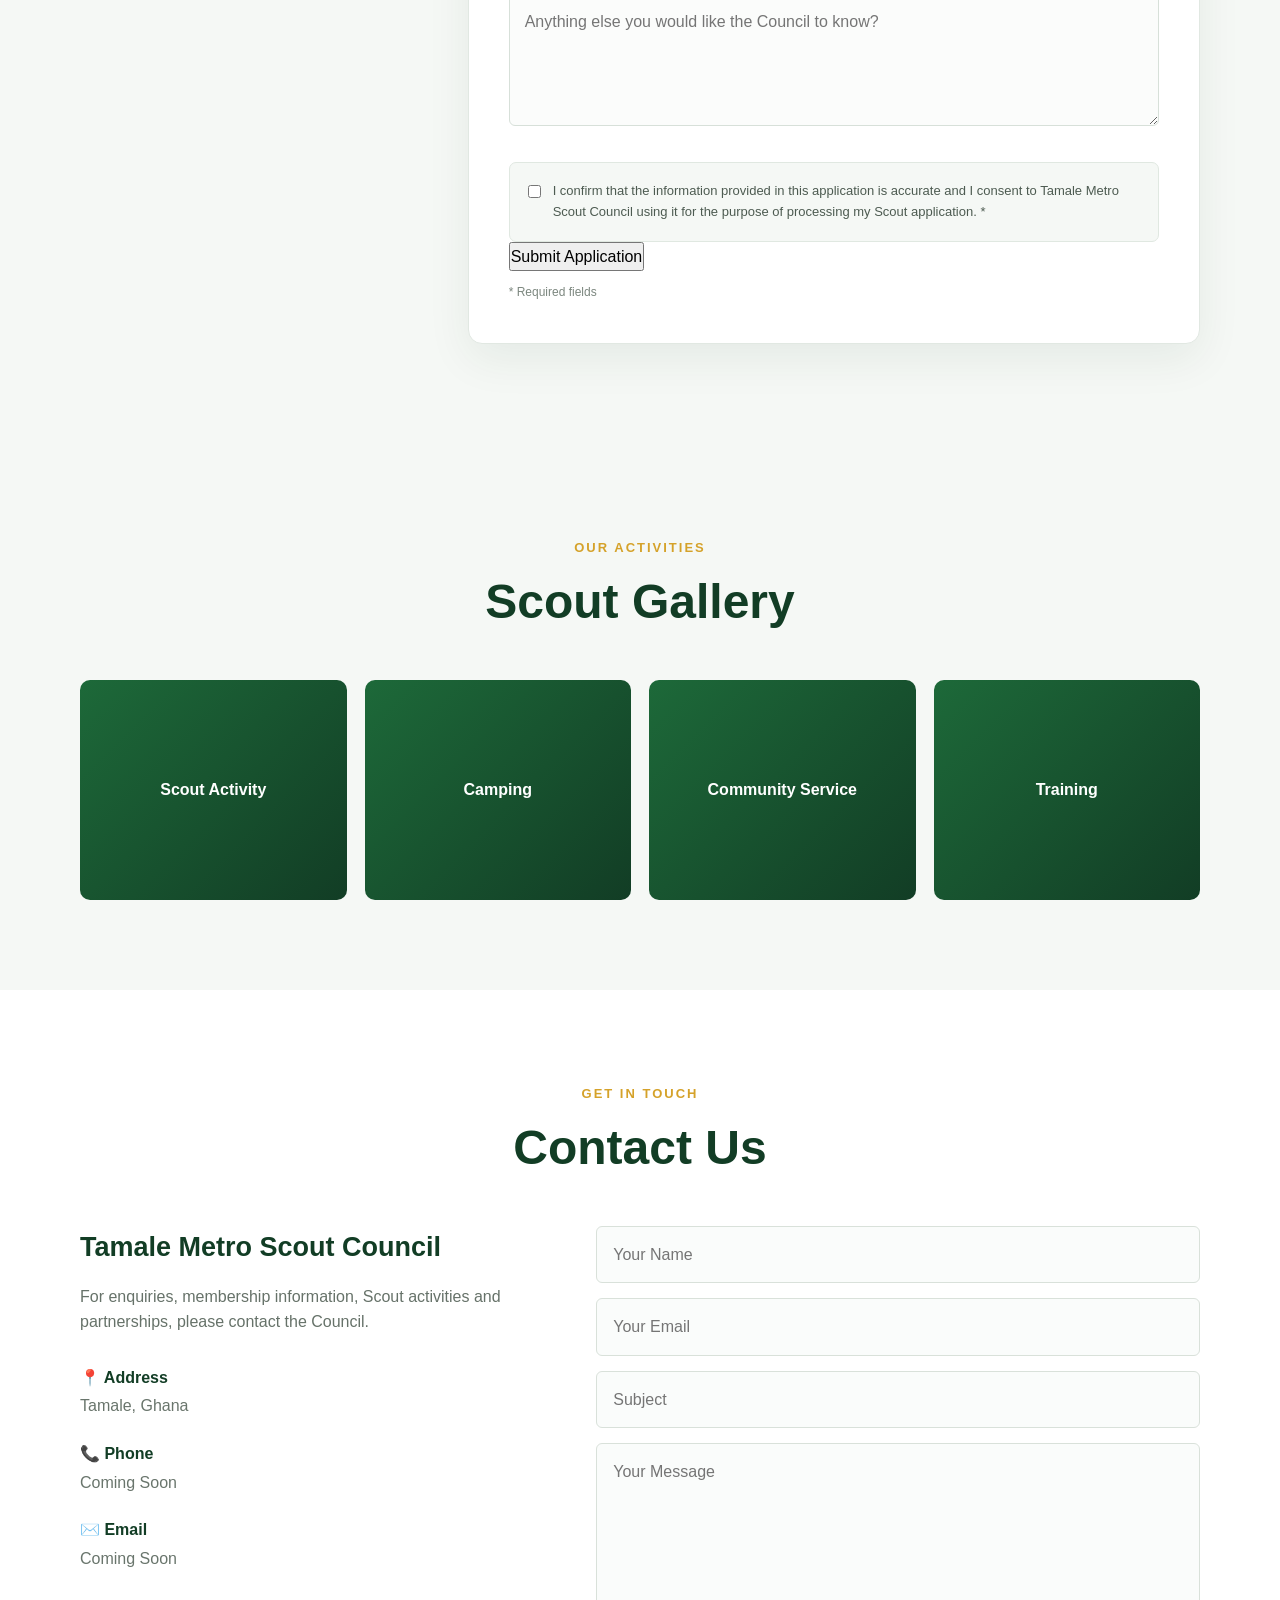
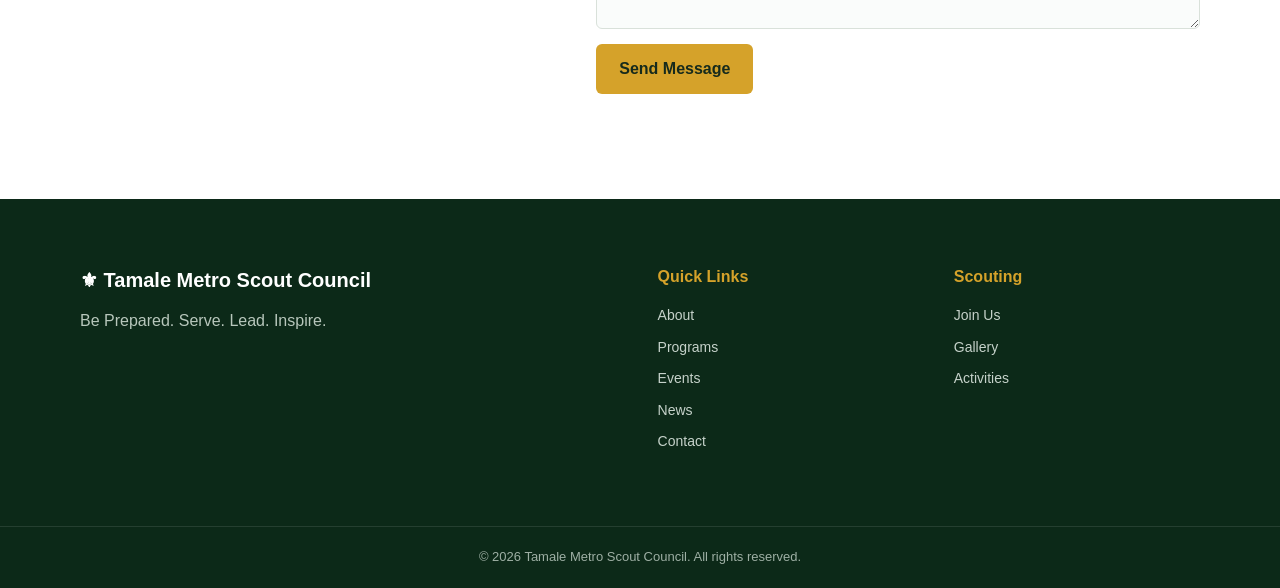
==== commit f31129ab: "Update index.html" ====
--- a/index.html
+++ b/index.html
@@ -964,14 +964,9 @@
                      SUBMIT
                 ========================== -->
 
-                <button
-                    type="submit"
-                    id="submitApplication"
-                    class="application-submit"
-                >
-                    Submit Scout Application
-                </button>
-
+                <button type="submit" id="submitApplication">
+    Submit Application
+</button>
 
                 <p class="required-note">
                     * Required fields
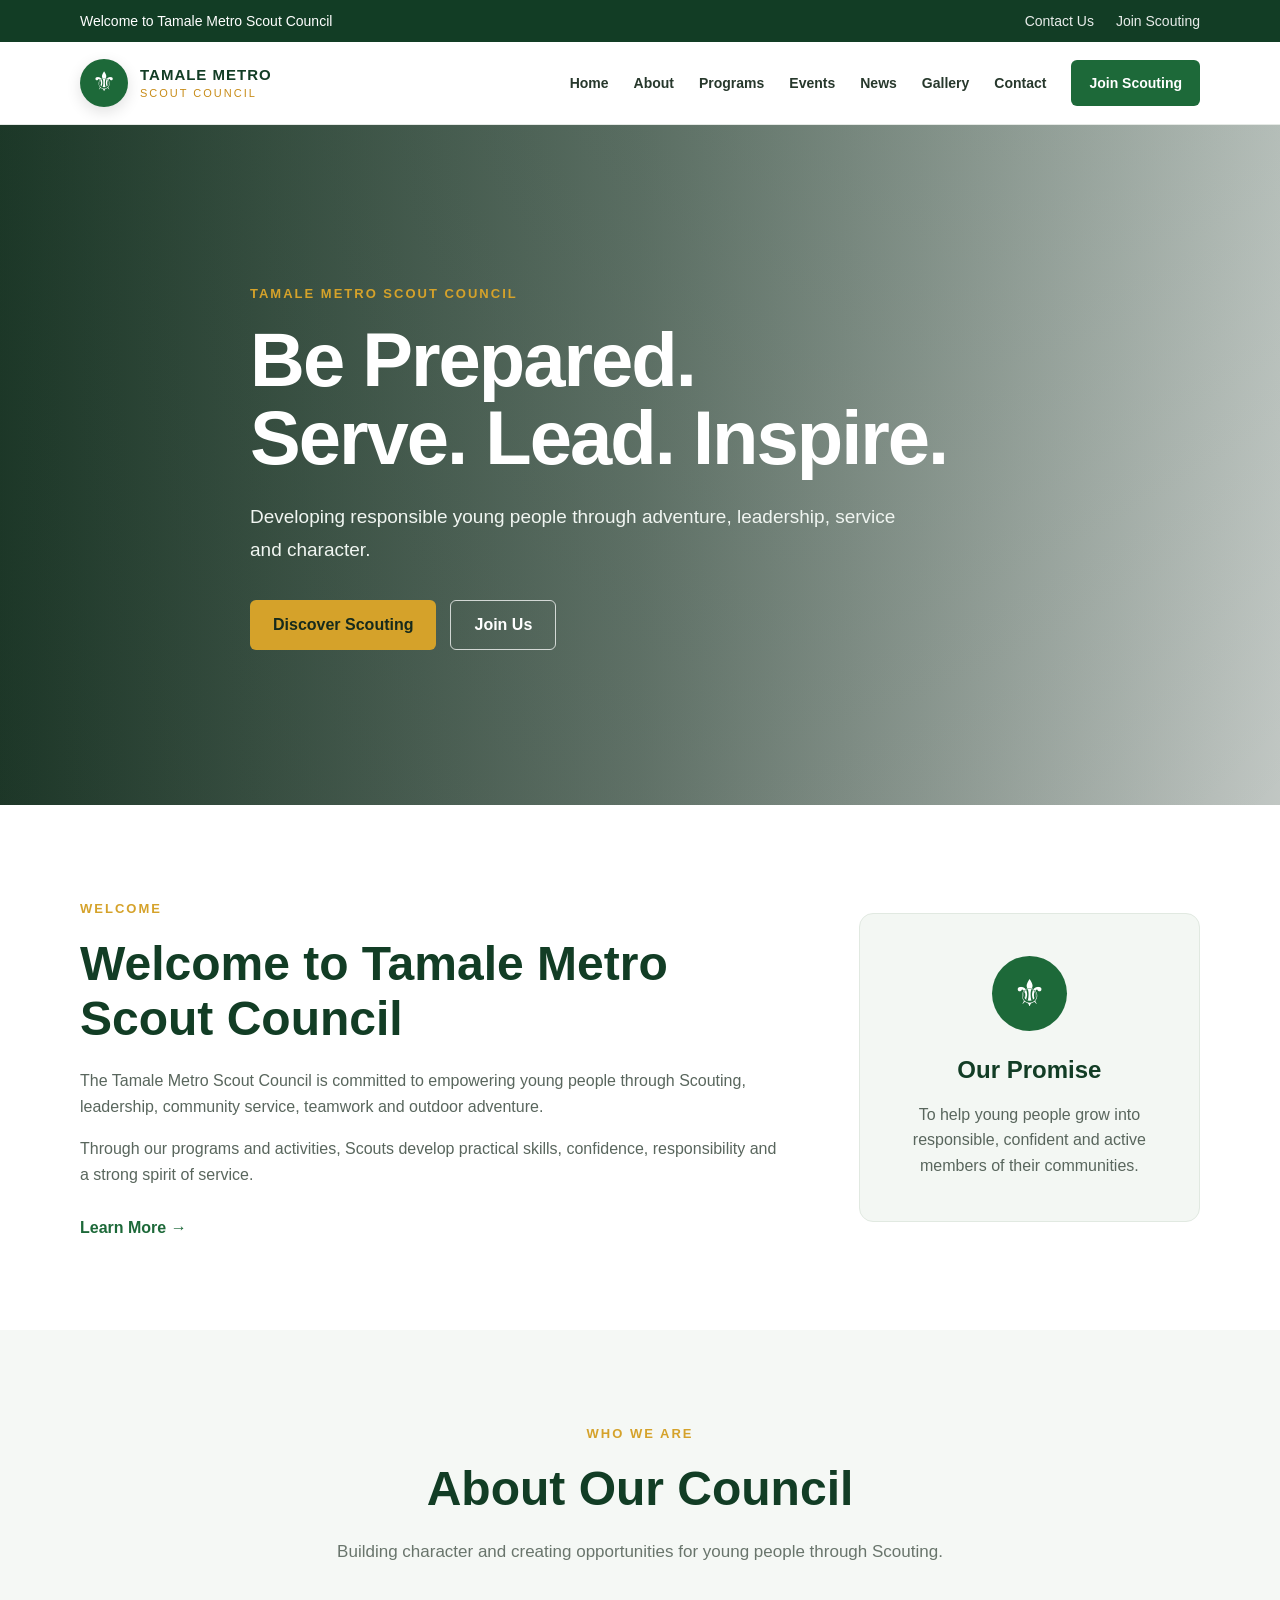
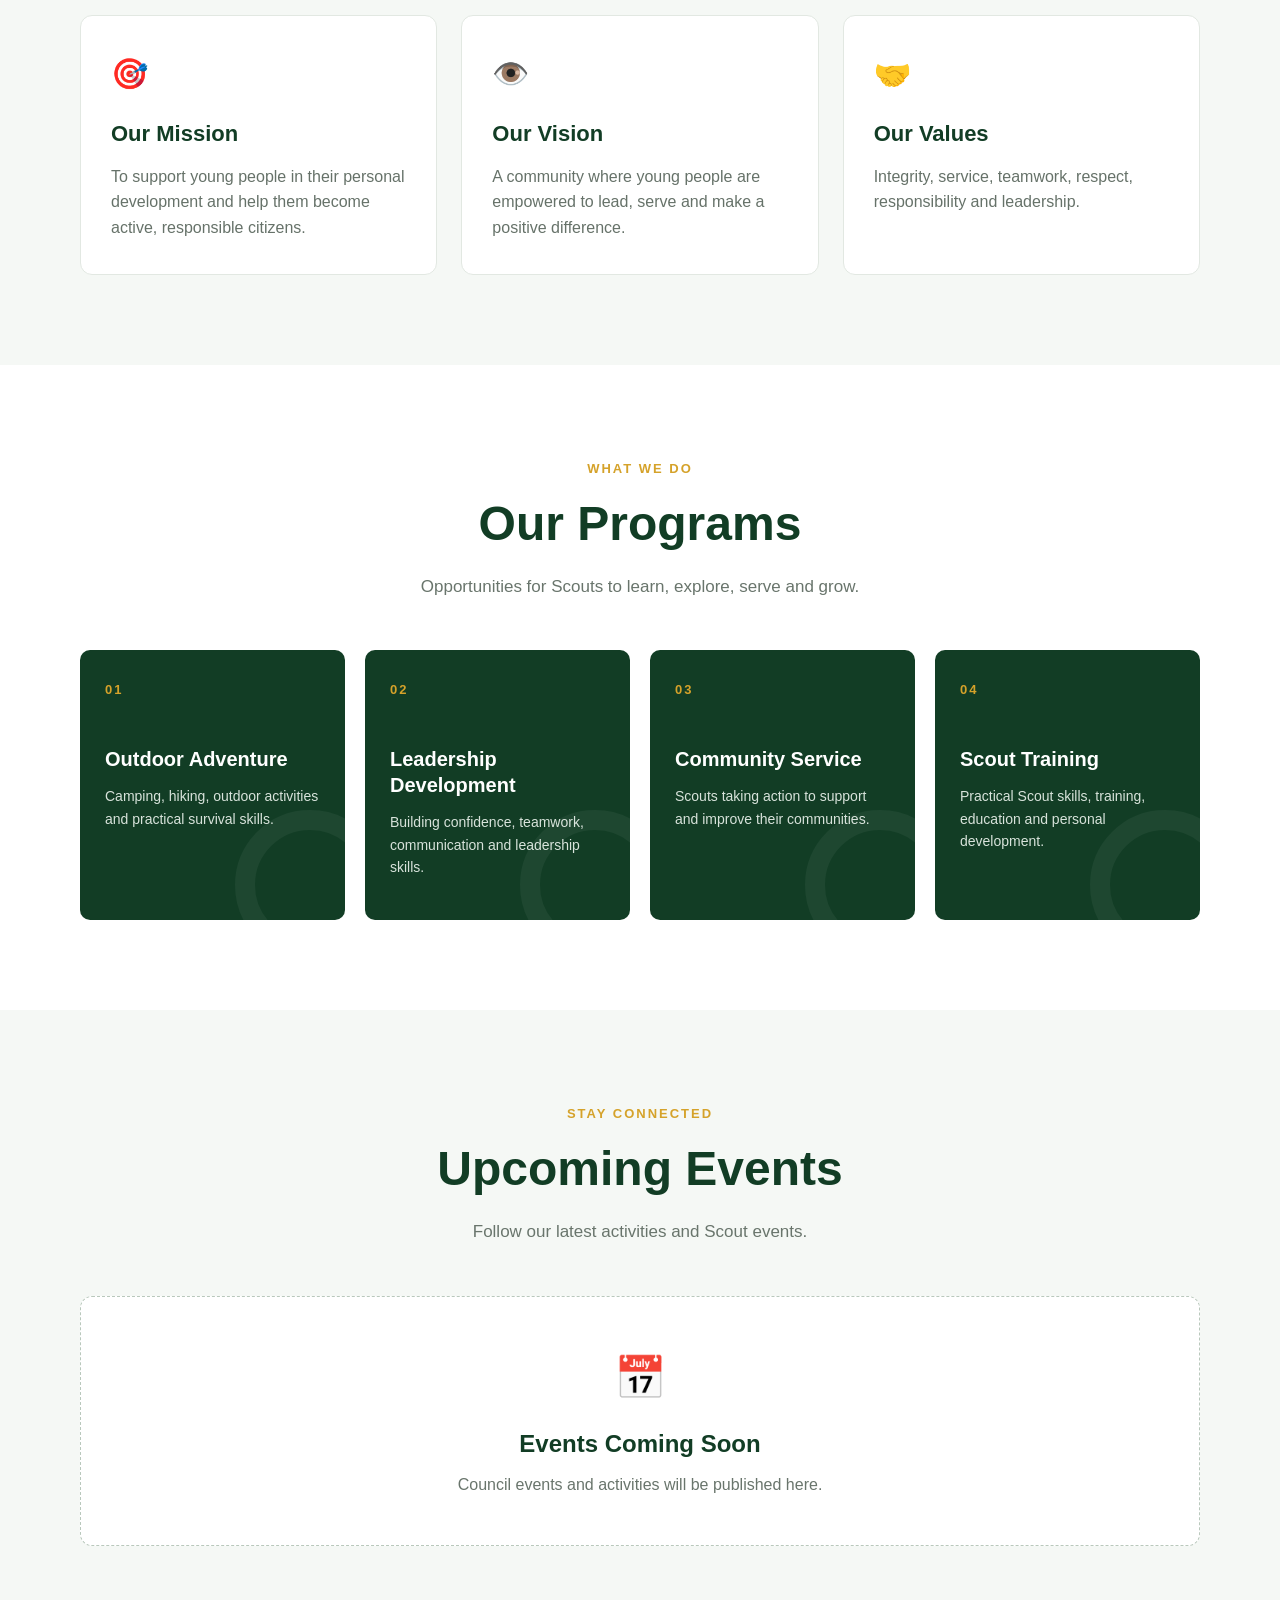
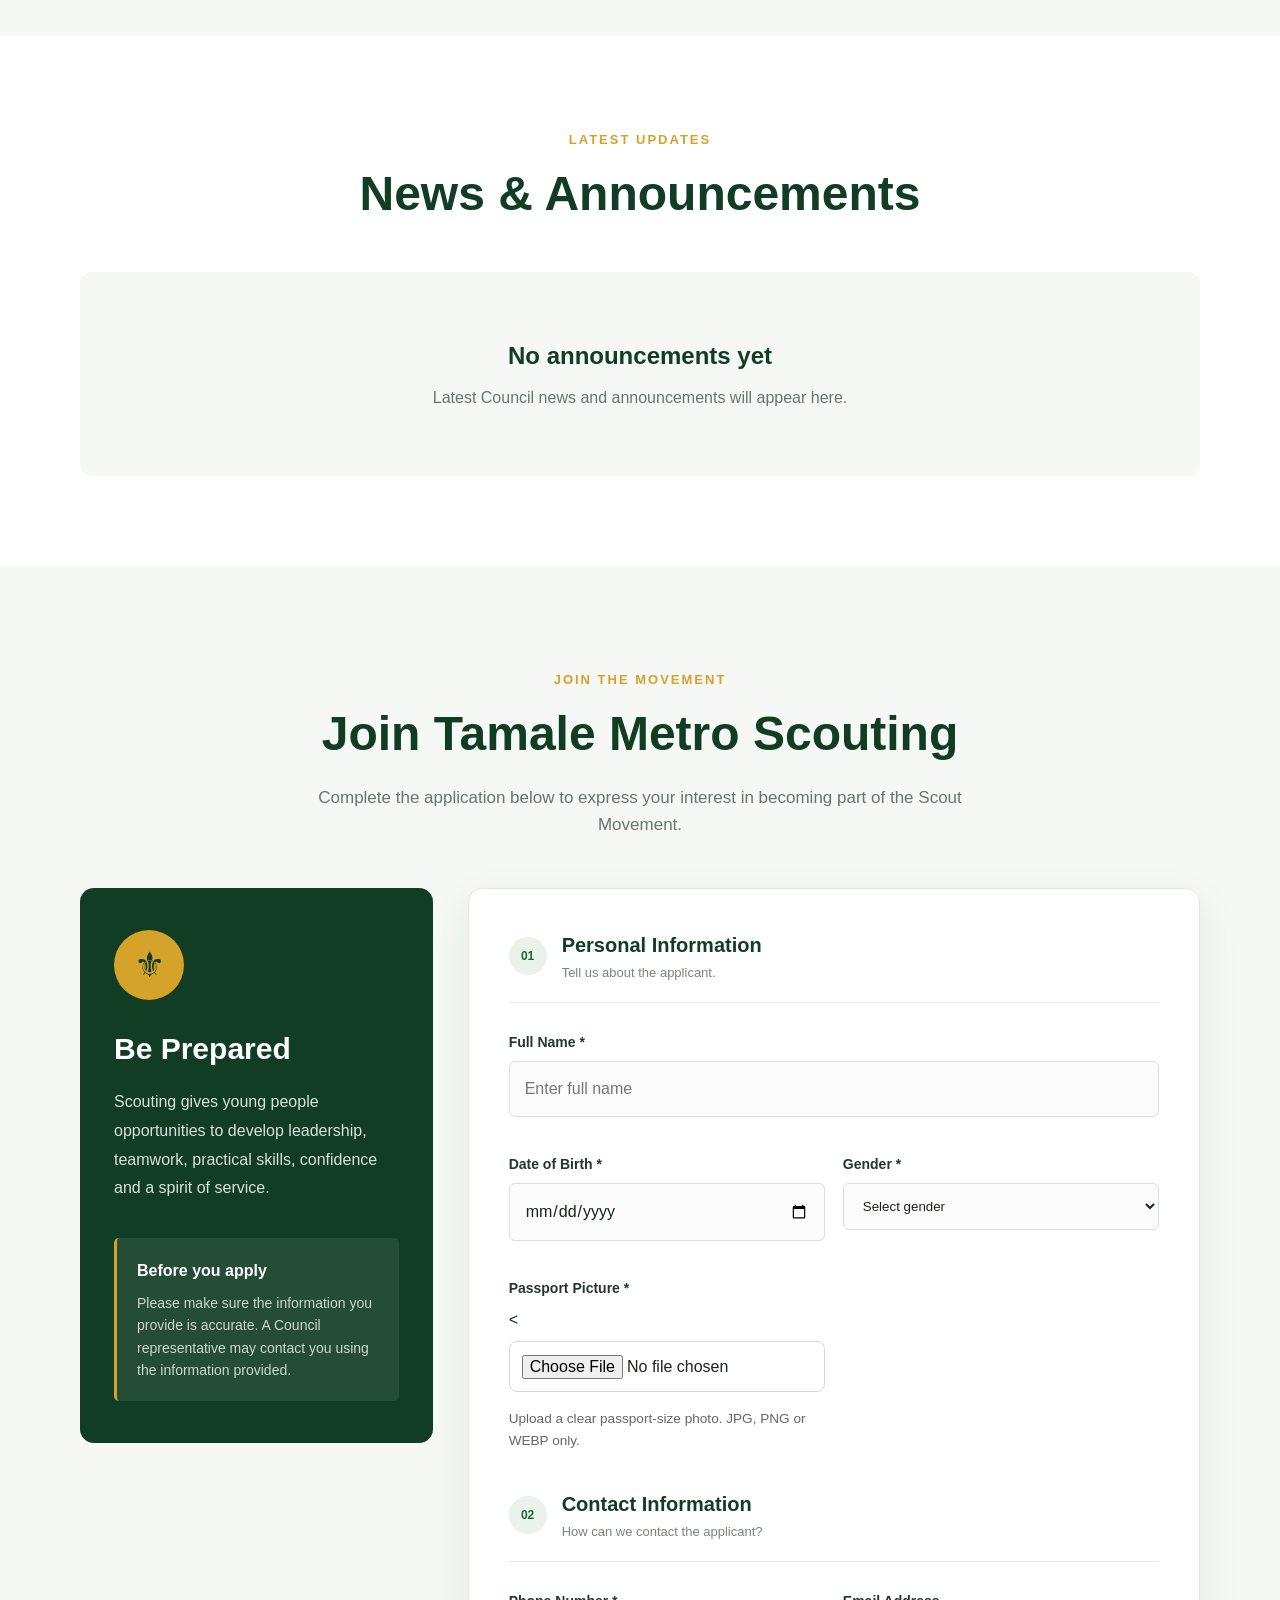
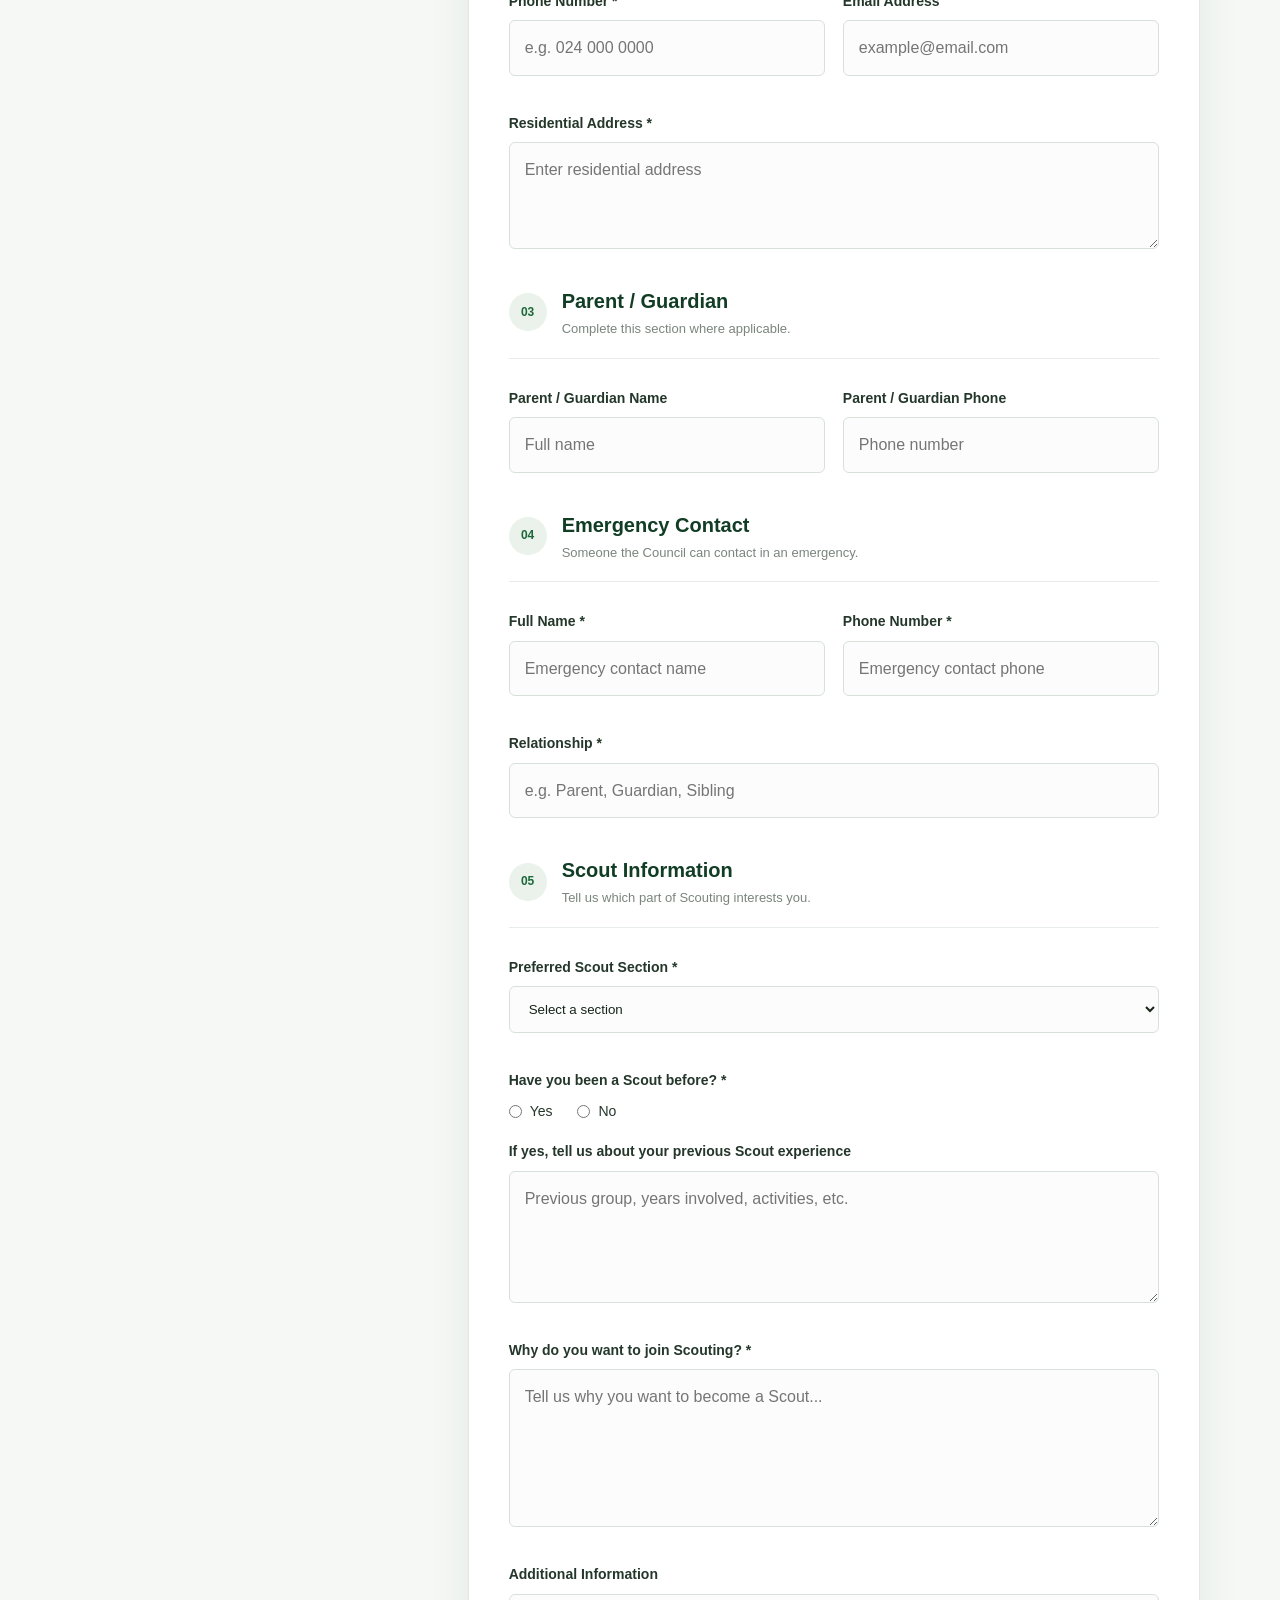
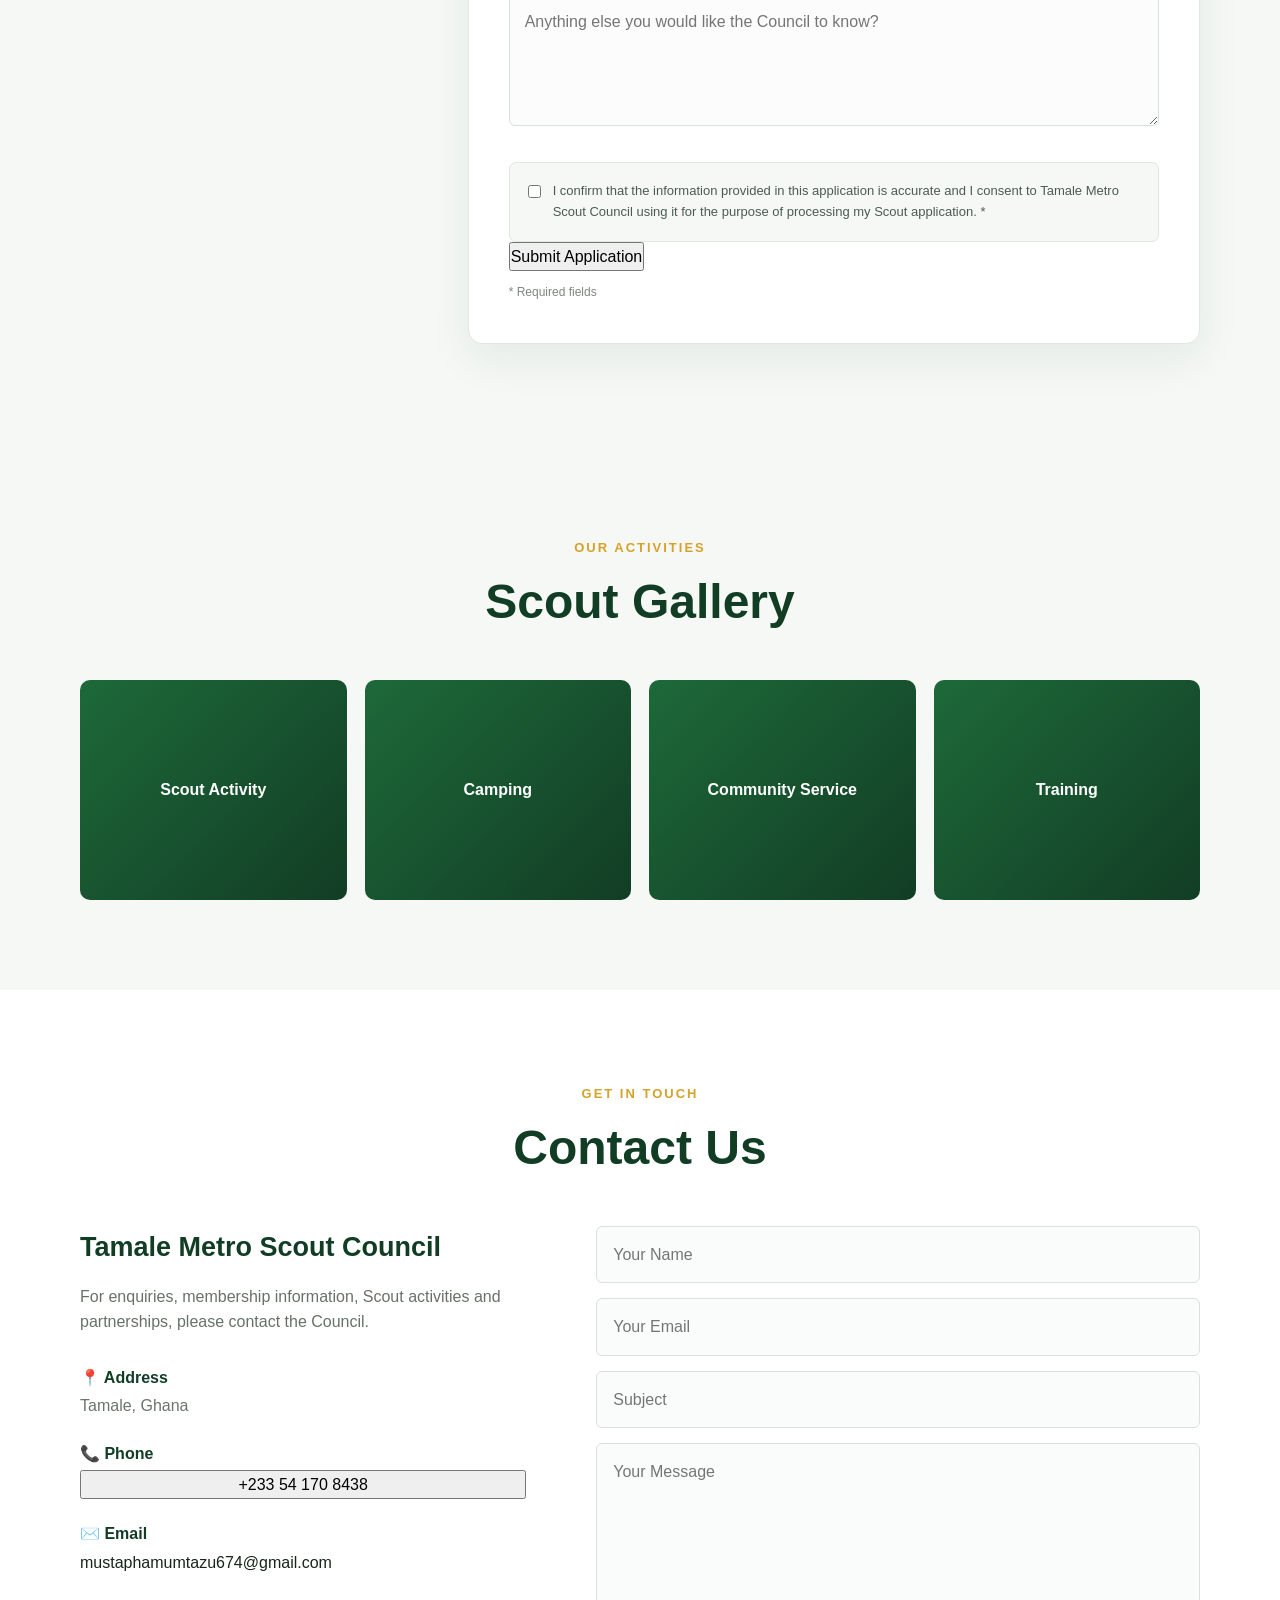
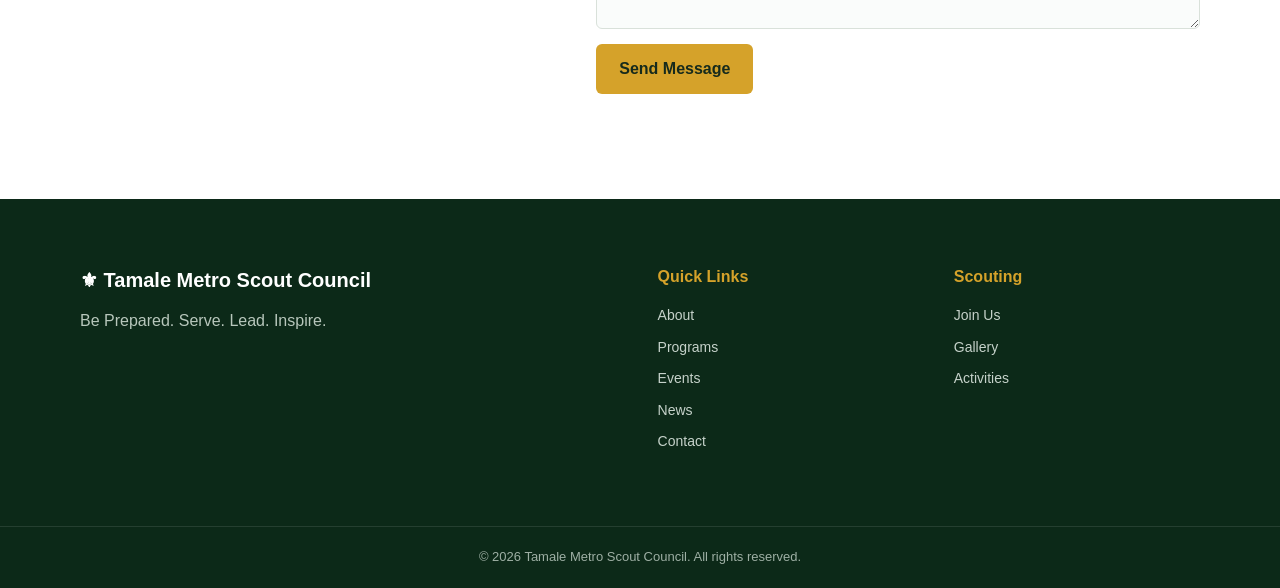
==== commit e5aec17b: "Update index.html" ====
--- a/index.html
+++ b/index.html
@@ -965,8 +965,8 @@
                 ========================== -->
 
                 <button type="submit" id="submitApplication">
-    Submit Application
-</button>
+                  Submit Application
+                </button>
 
                 <p class="required-note">
                     * Required fields
@@ -1053,13 +1053,13 @@
 
                         <div class="contact-item">
                             <strong>📞 Phone</strong>
-                            <span>Coming Soon</span>
+                            <button>+233 54 170 8438</button>
                         </div>
 
 
                         <div class="contact-item">
                             <strong>✉️ Email</strong>
-                            <span>Coming Soon</span>
+                            <link>mustaphamumtazu674@gmail.com</link>
                         </div>
 
                     </div>
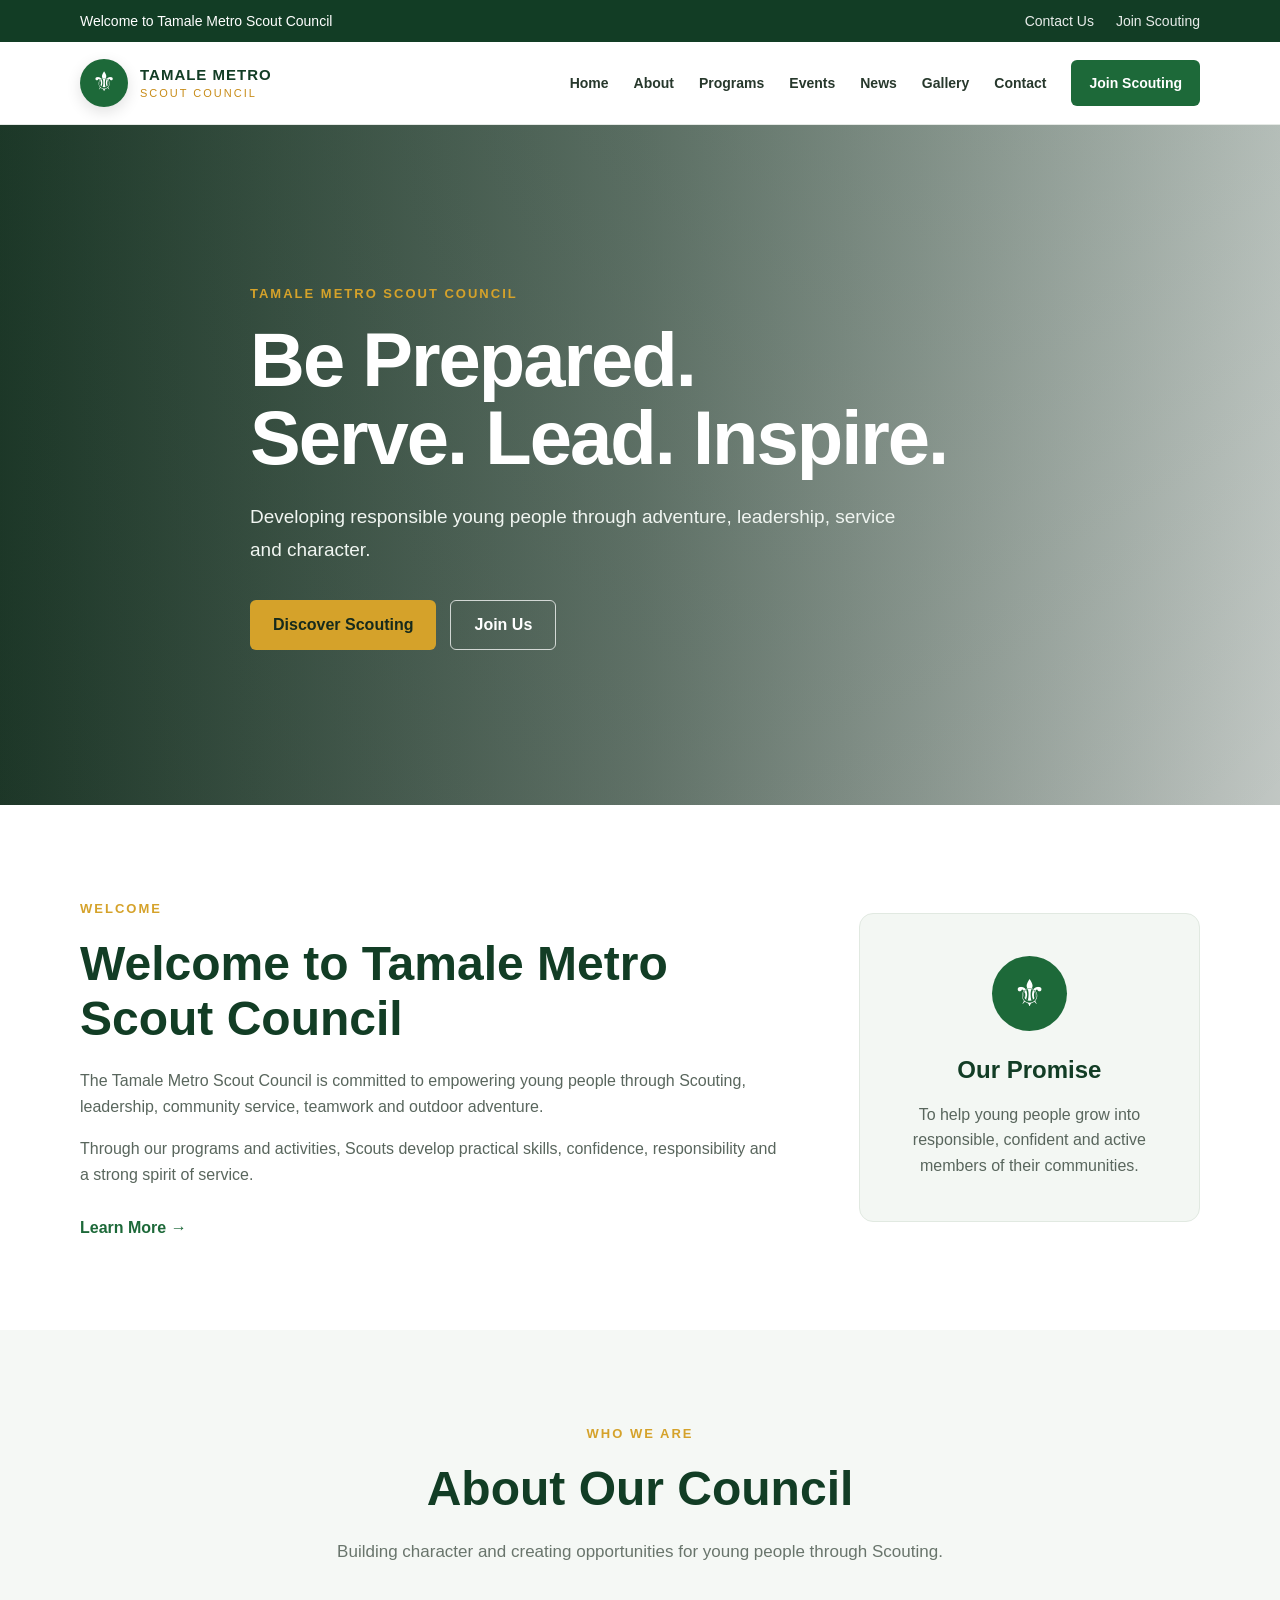
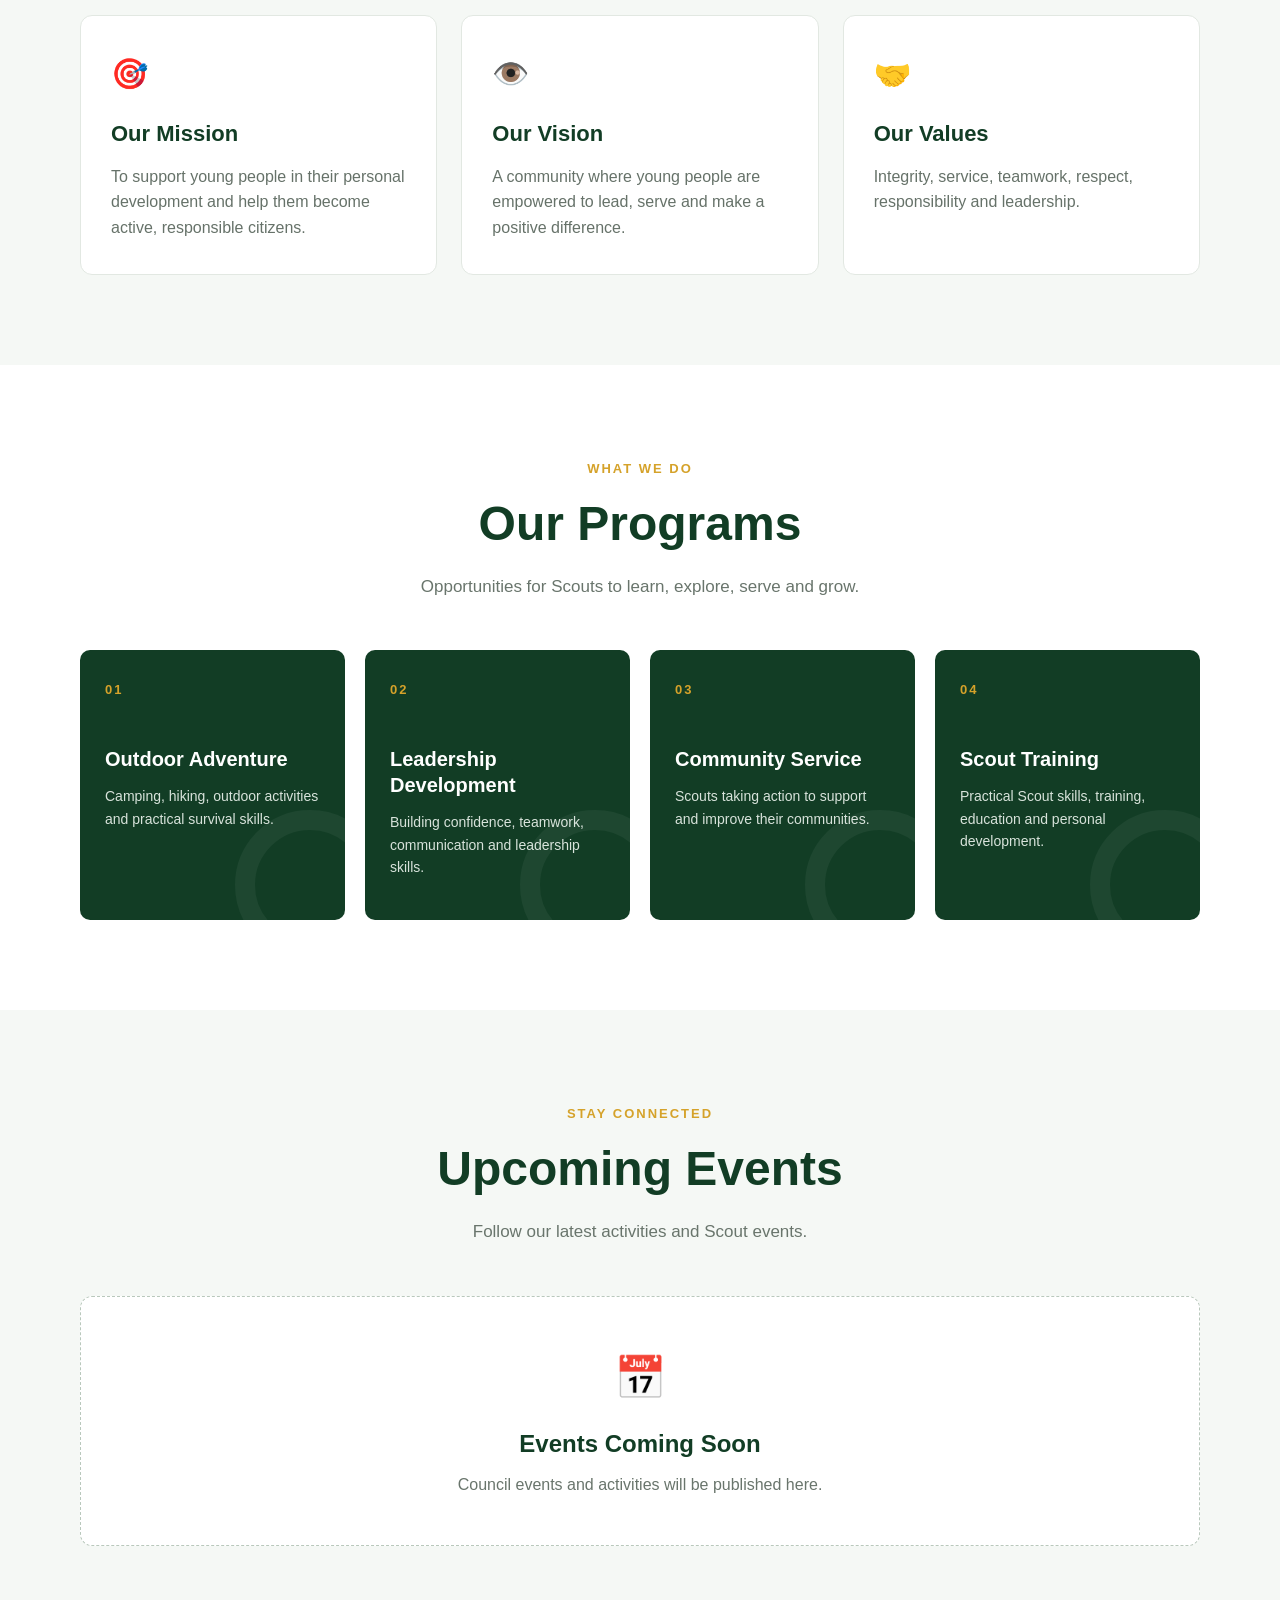
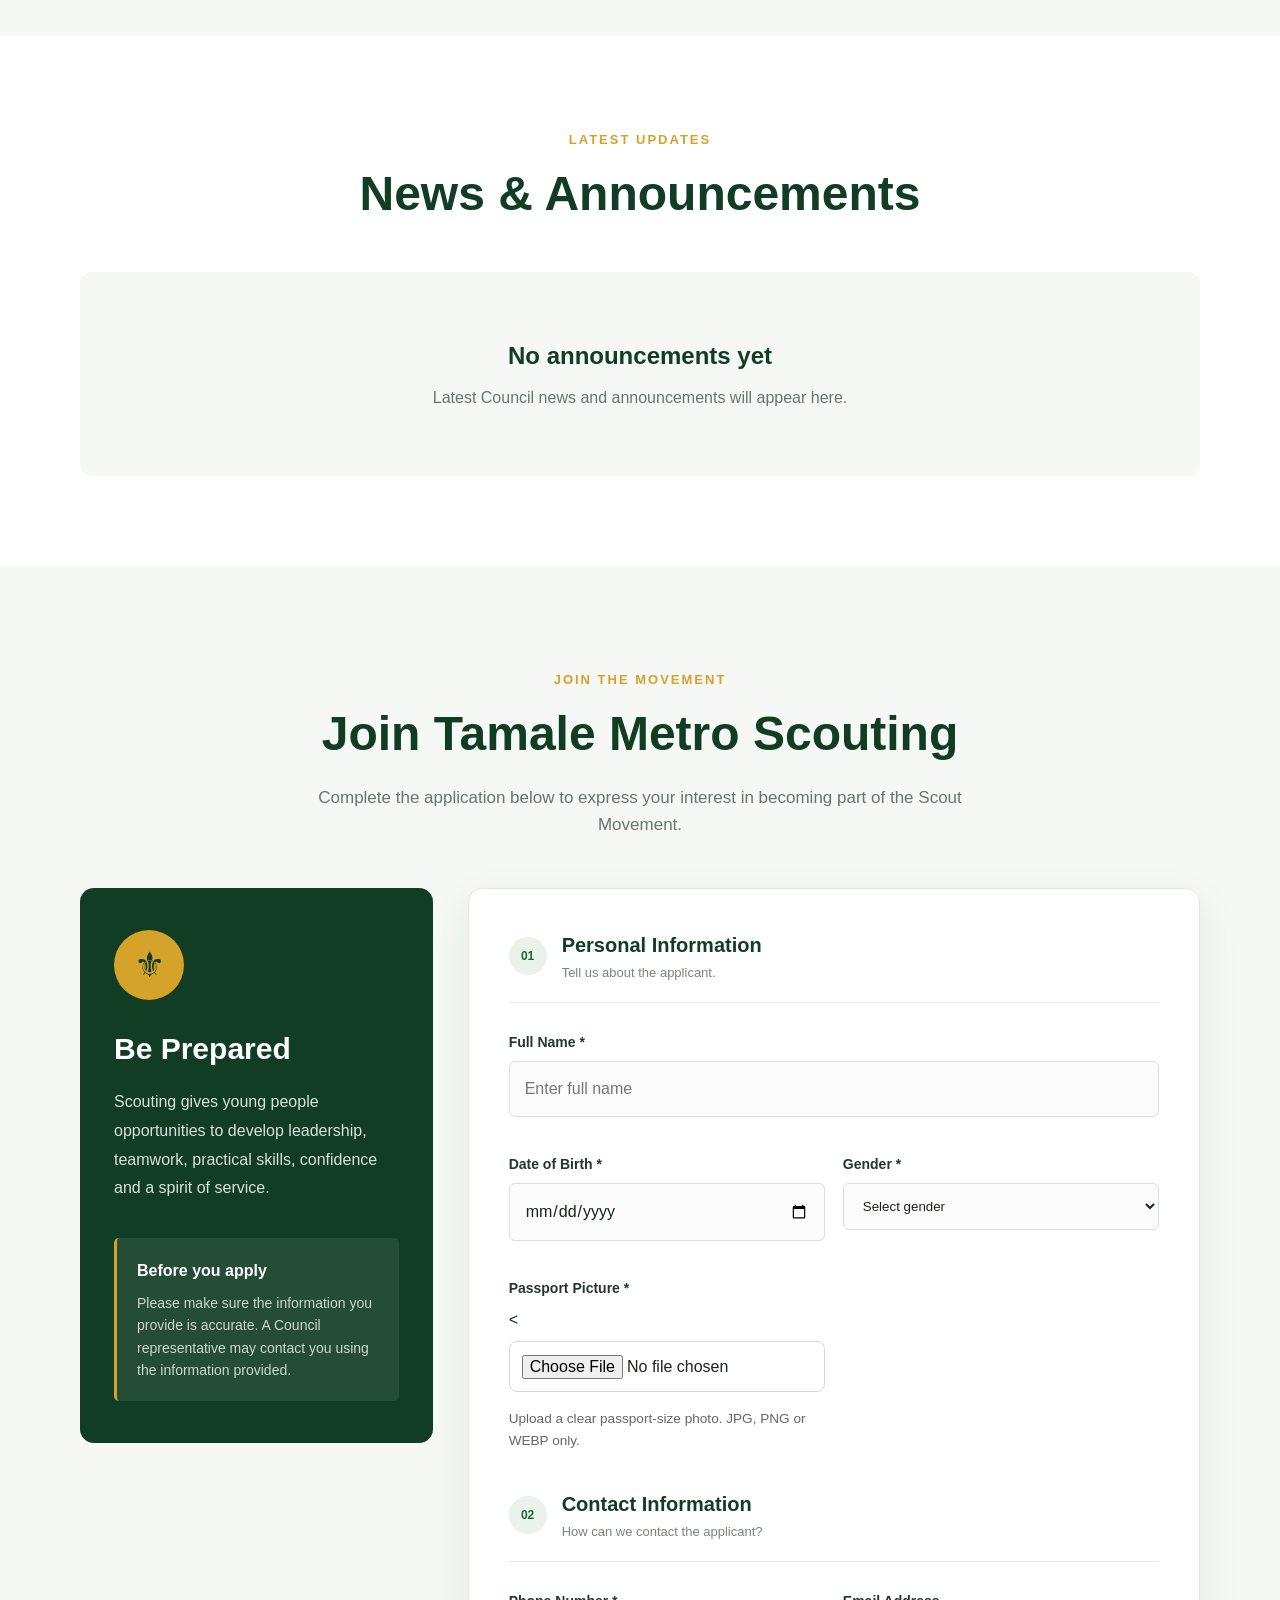
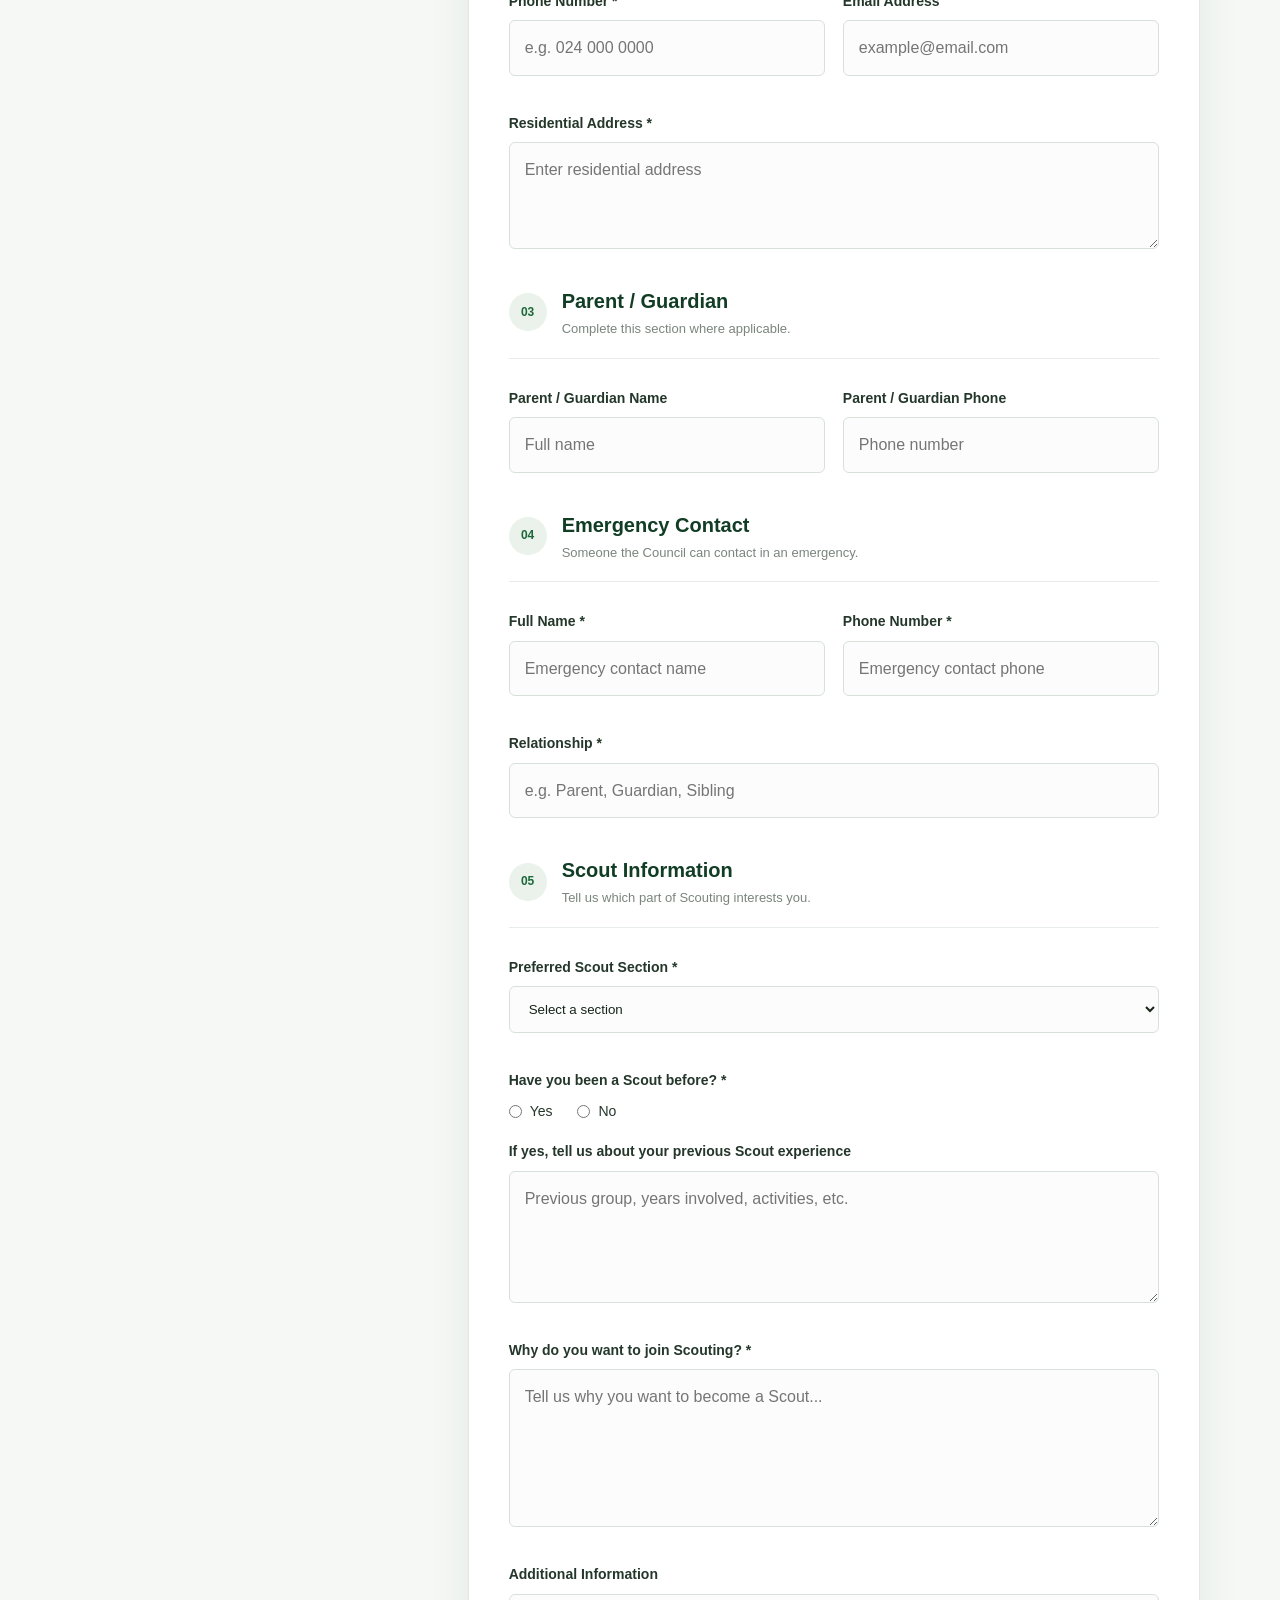
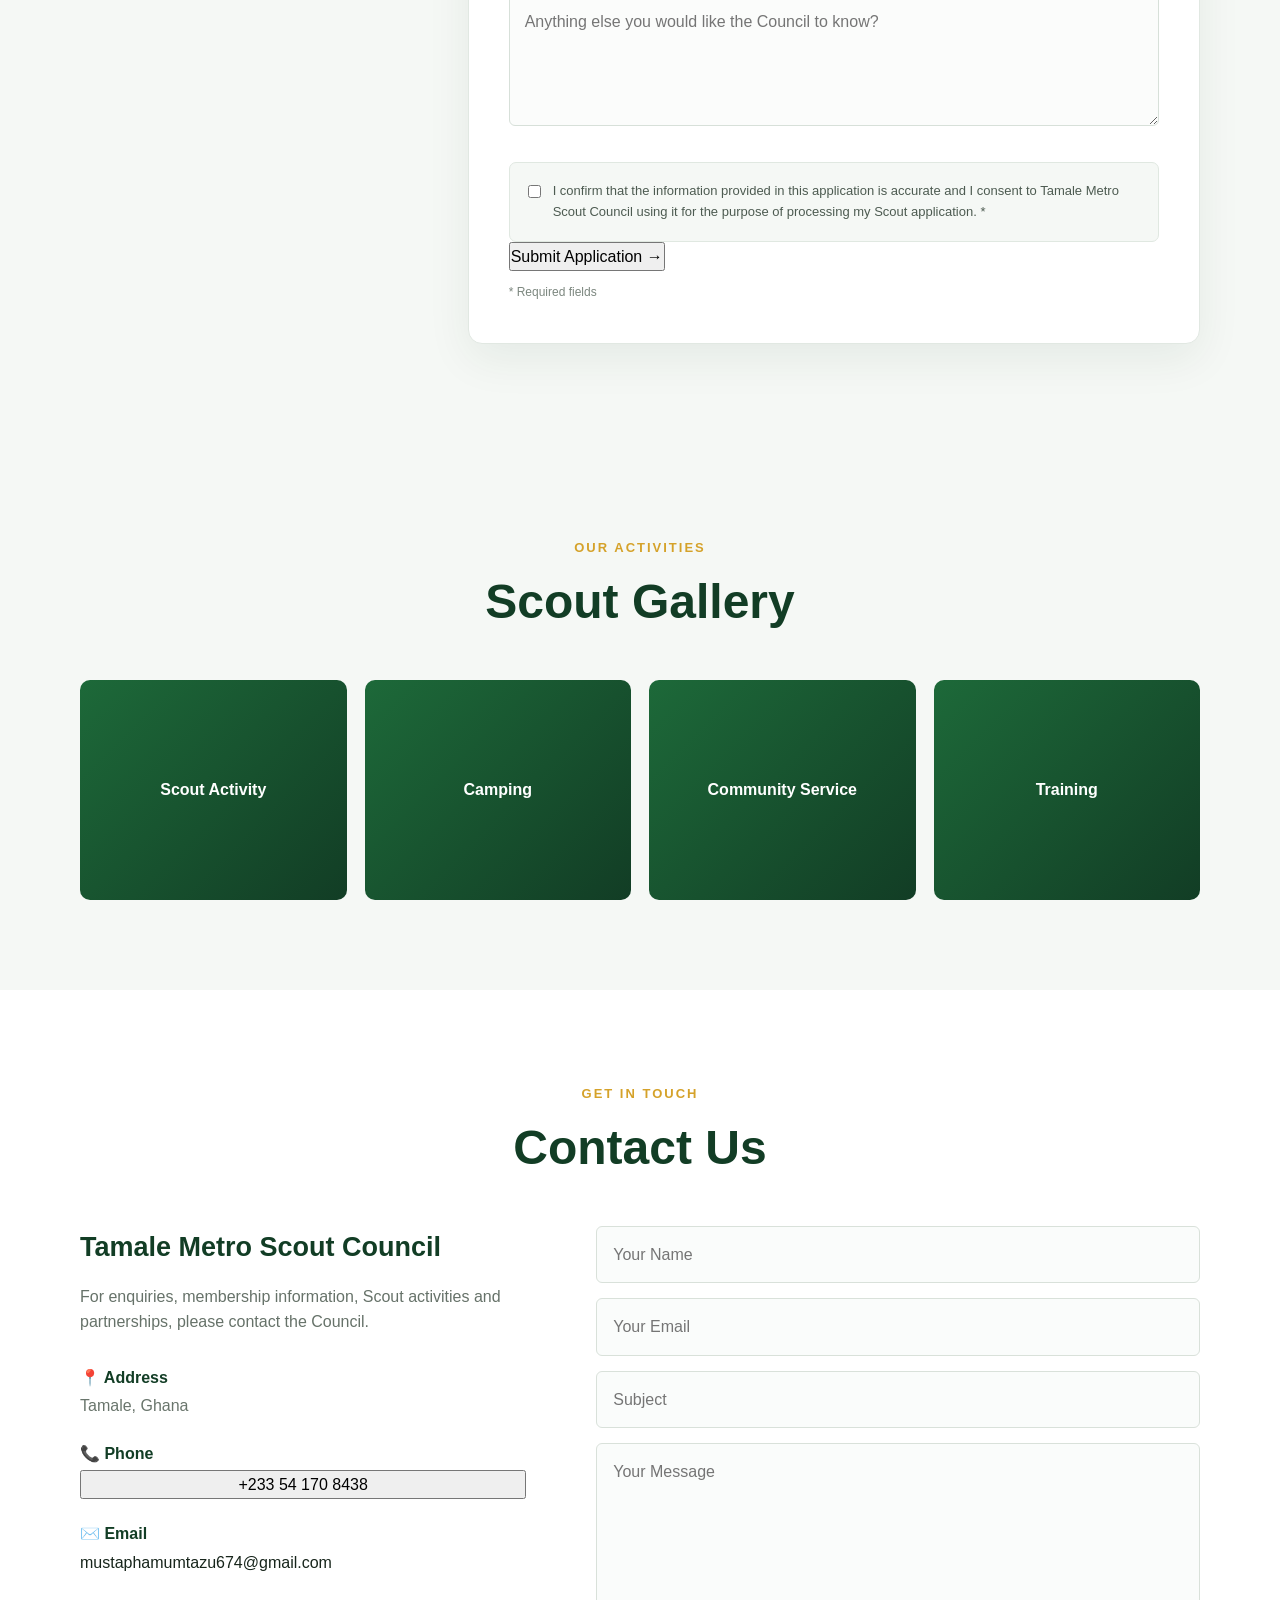
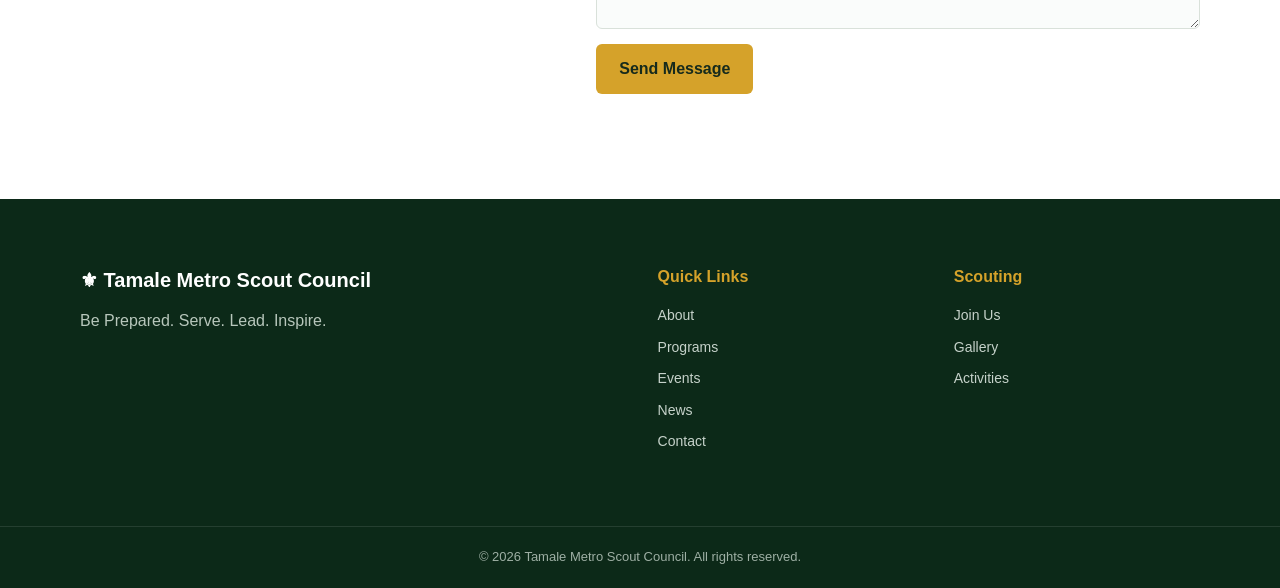
==== commit 5fd633d1: "Update index.html" ====
--- a/index.html
+++ b/index.html
@@ -964,9 +964,14 @@
                      SUBMIT
                 ========================== -->
 
-                <button type="submit" id="submitApplication">
-                  Submit Application
-                </button>
+               <button
+    type="submit"
+    id="submitApplication"
+    class="scout-submit-btn"
+>
+    <span>Submit Application</span>
+    <span class="submit-arrow">→</span>
+</button>
 
                 <p class="required-note">
                     * Required fields
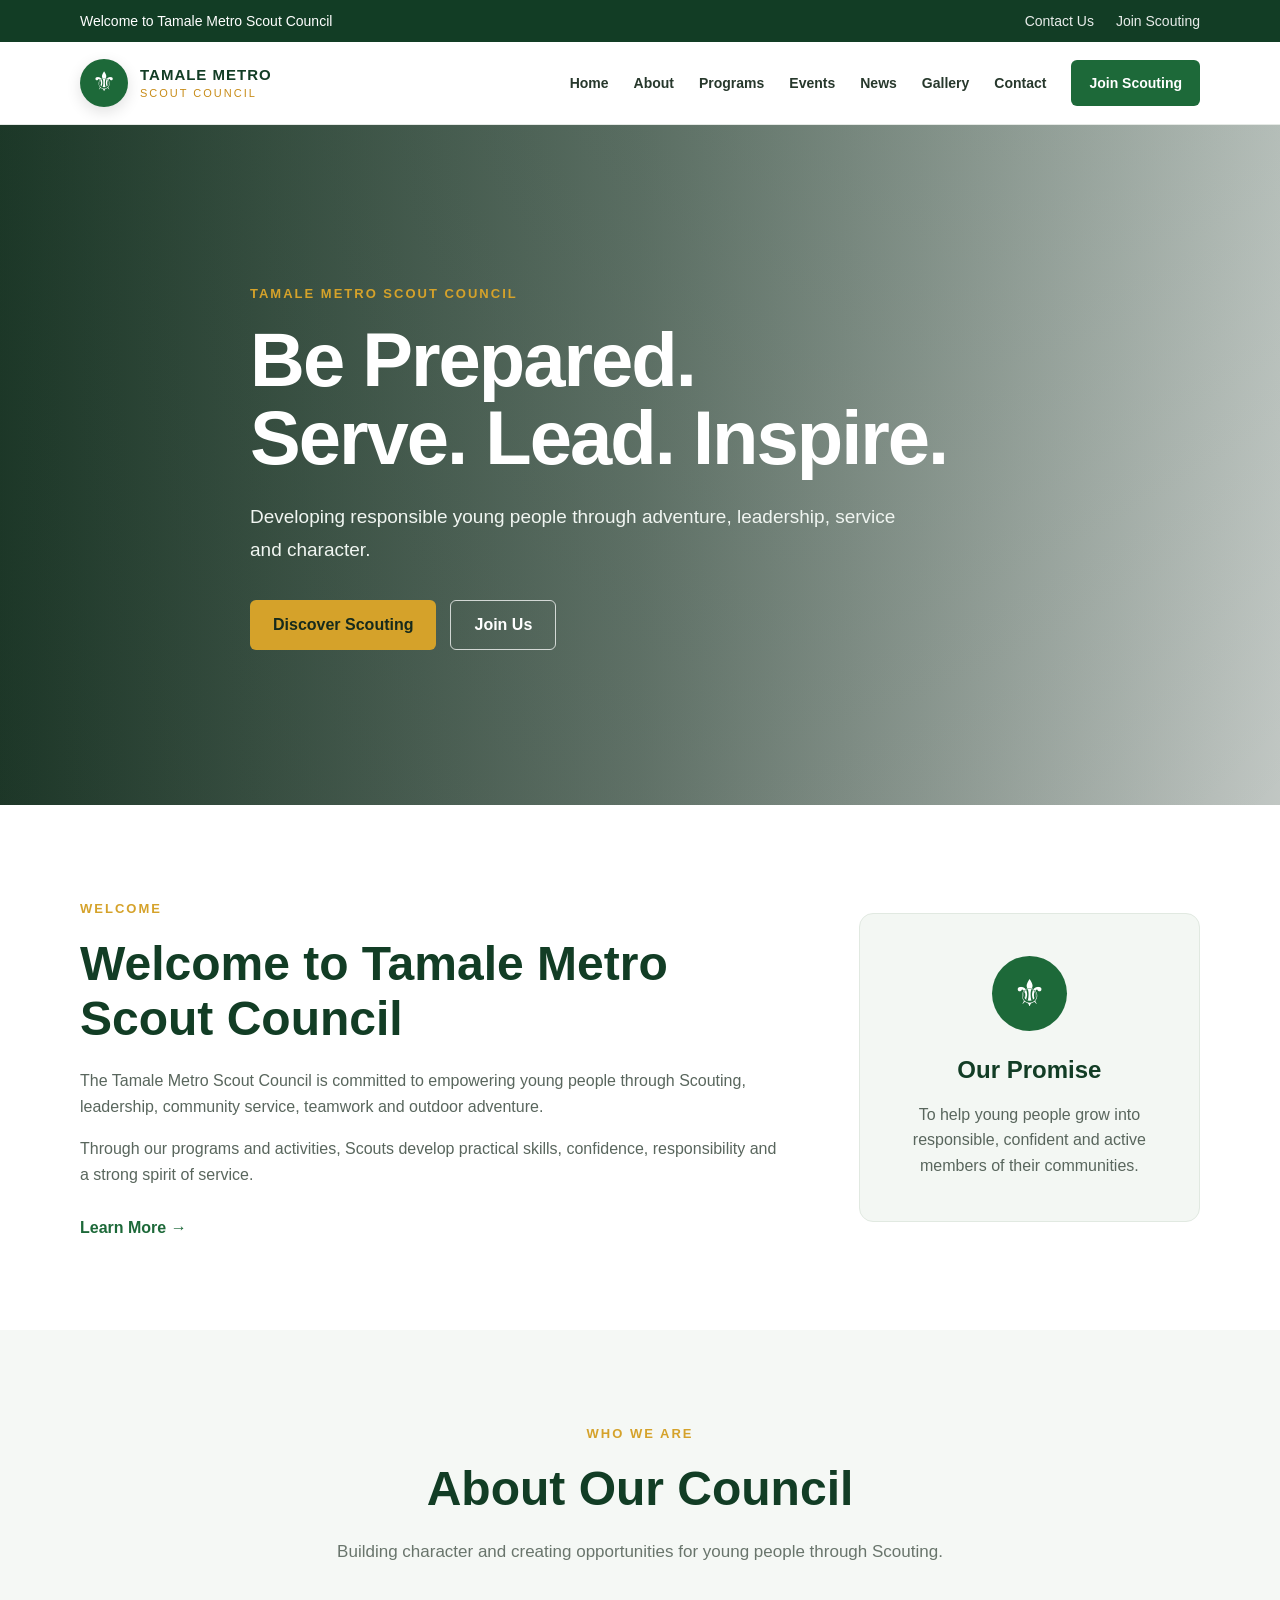
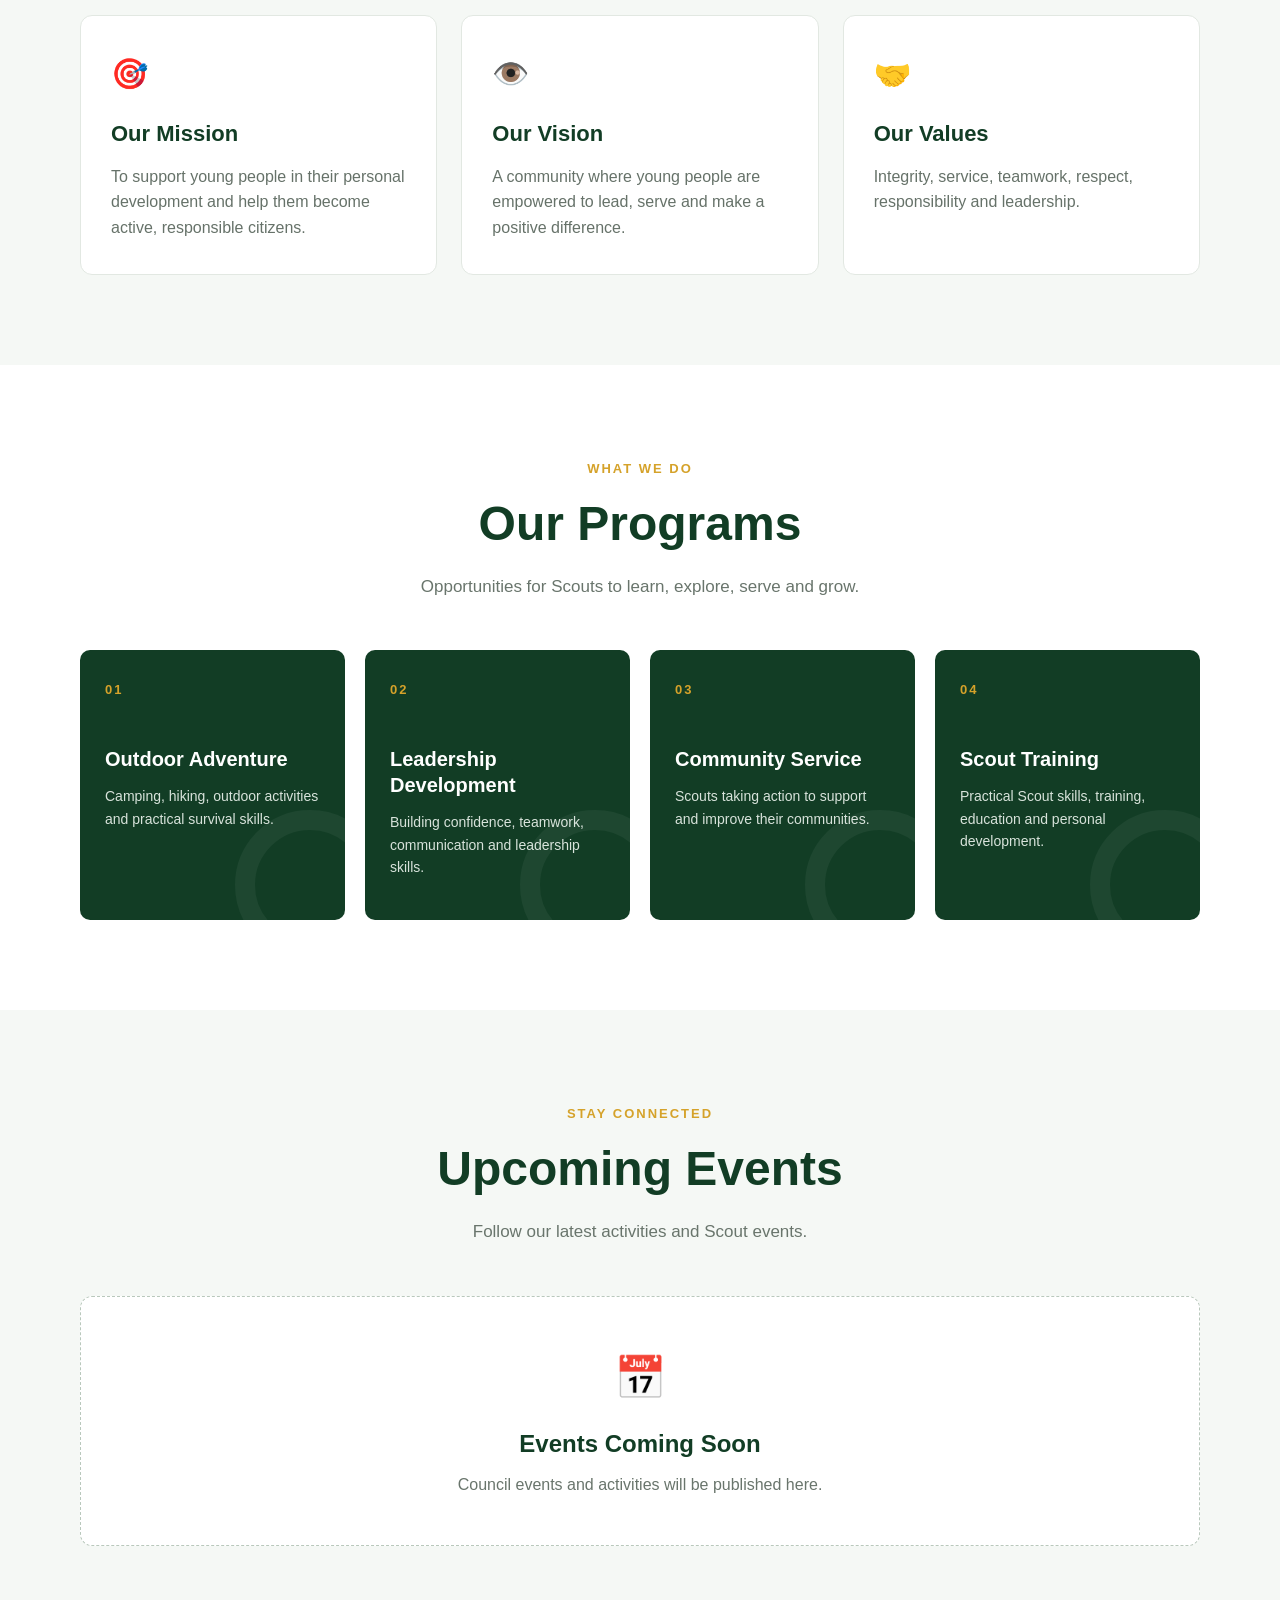
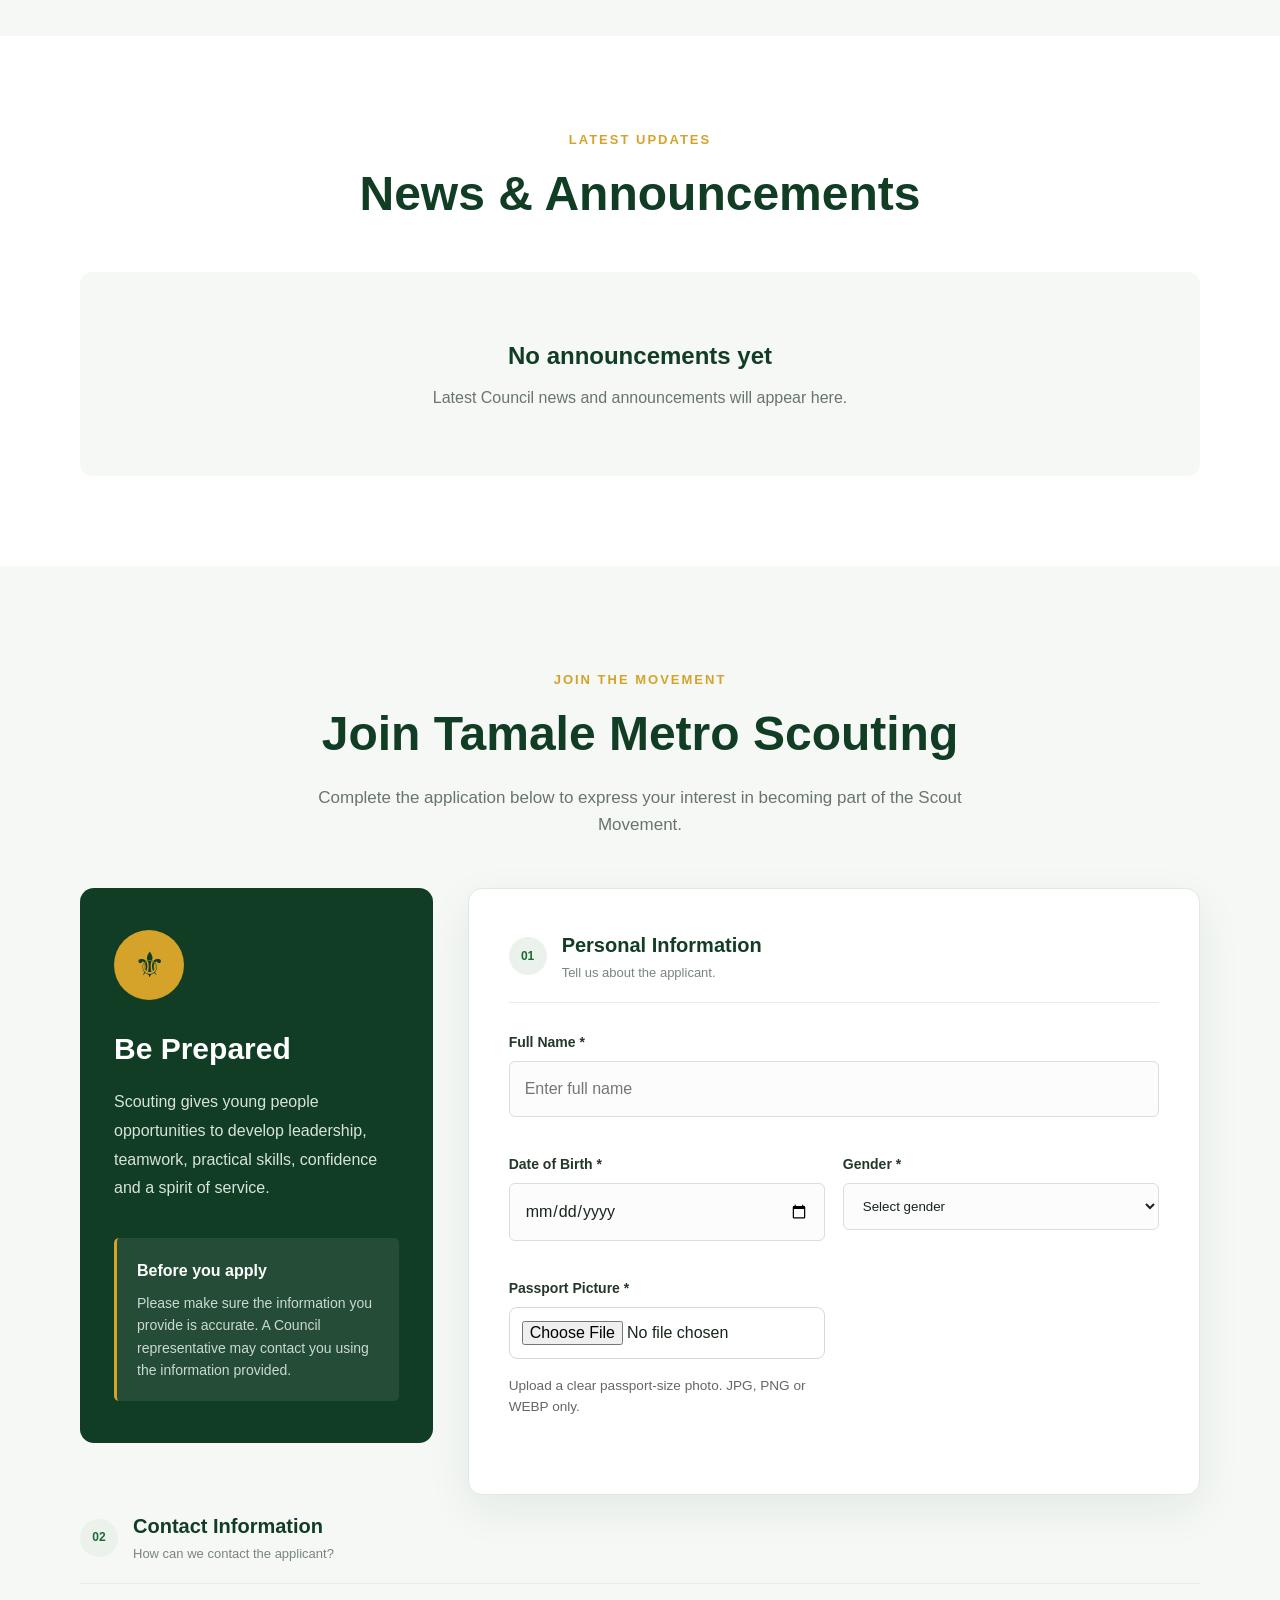
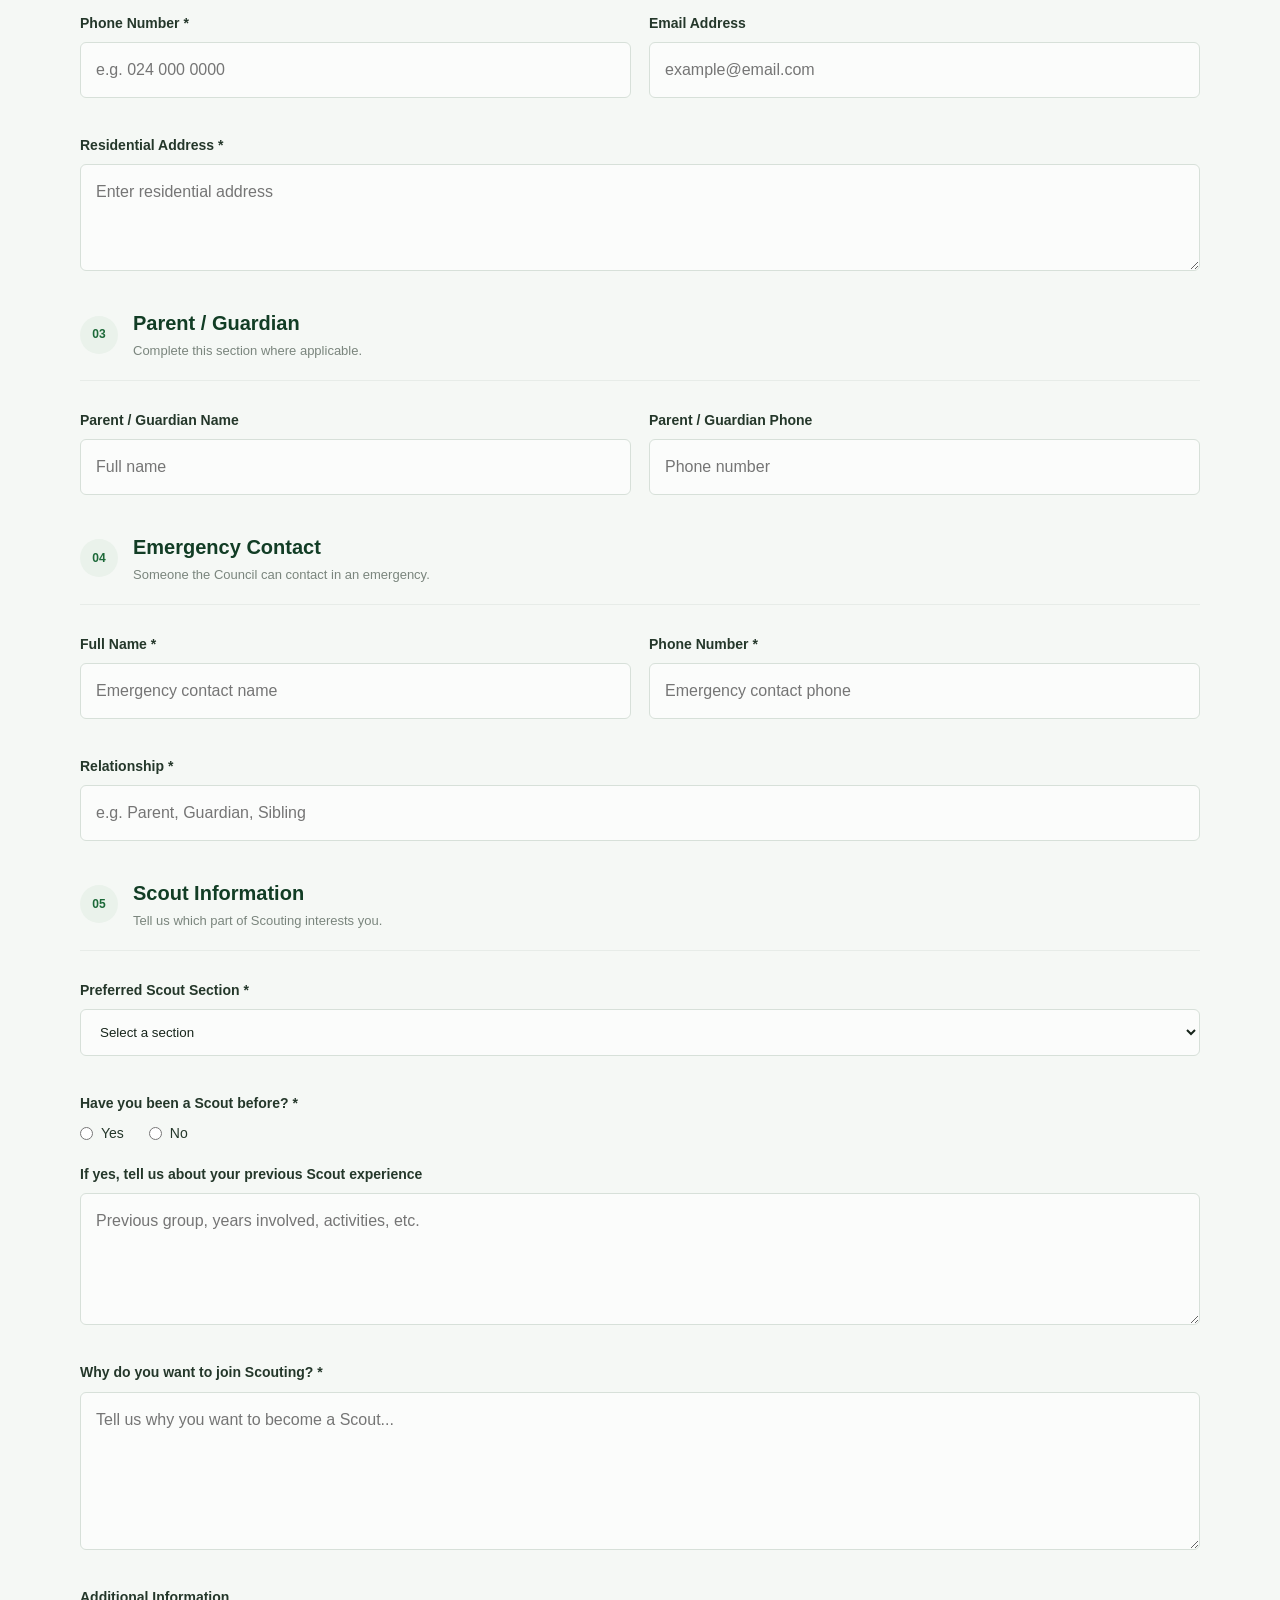
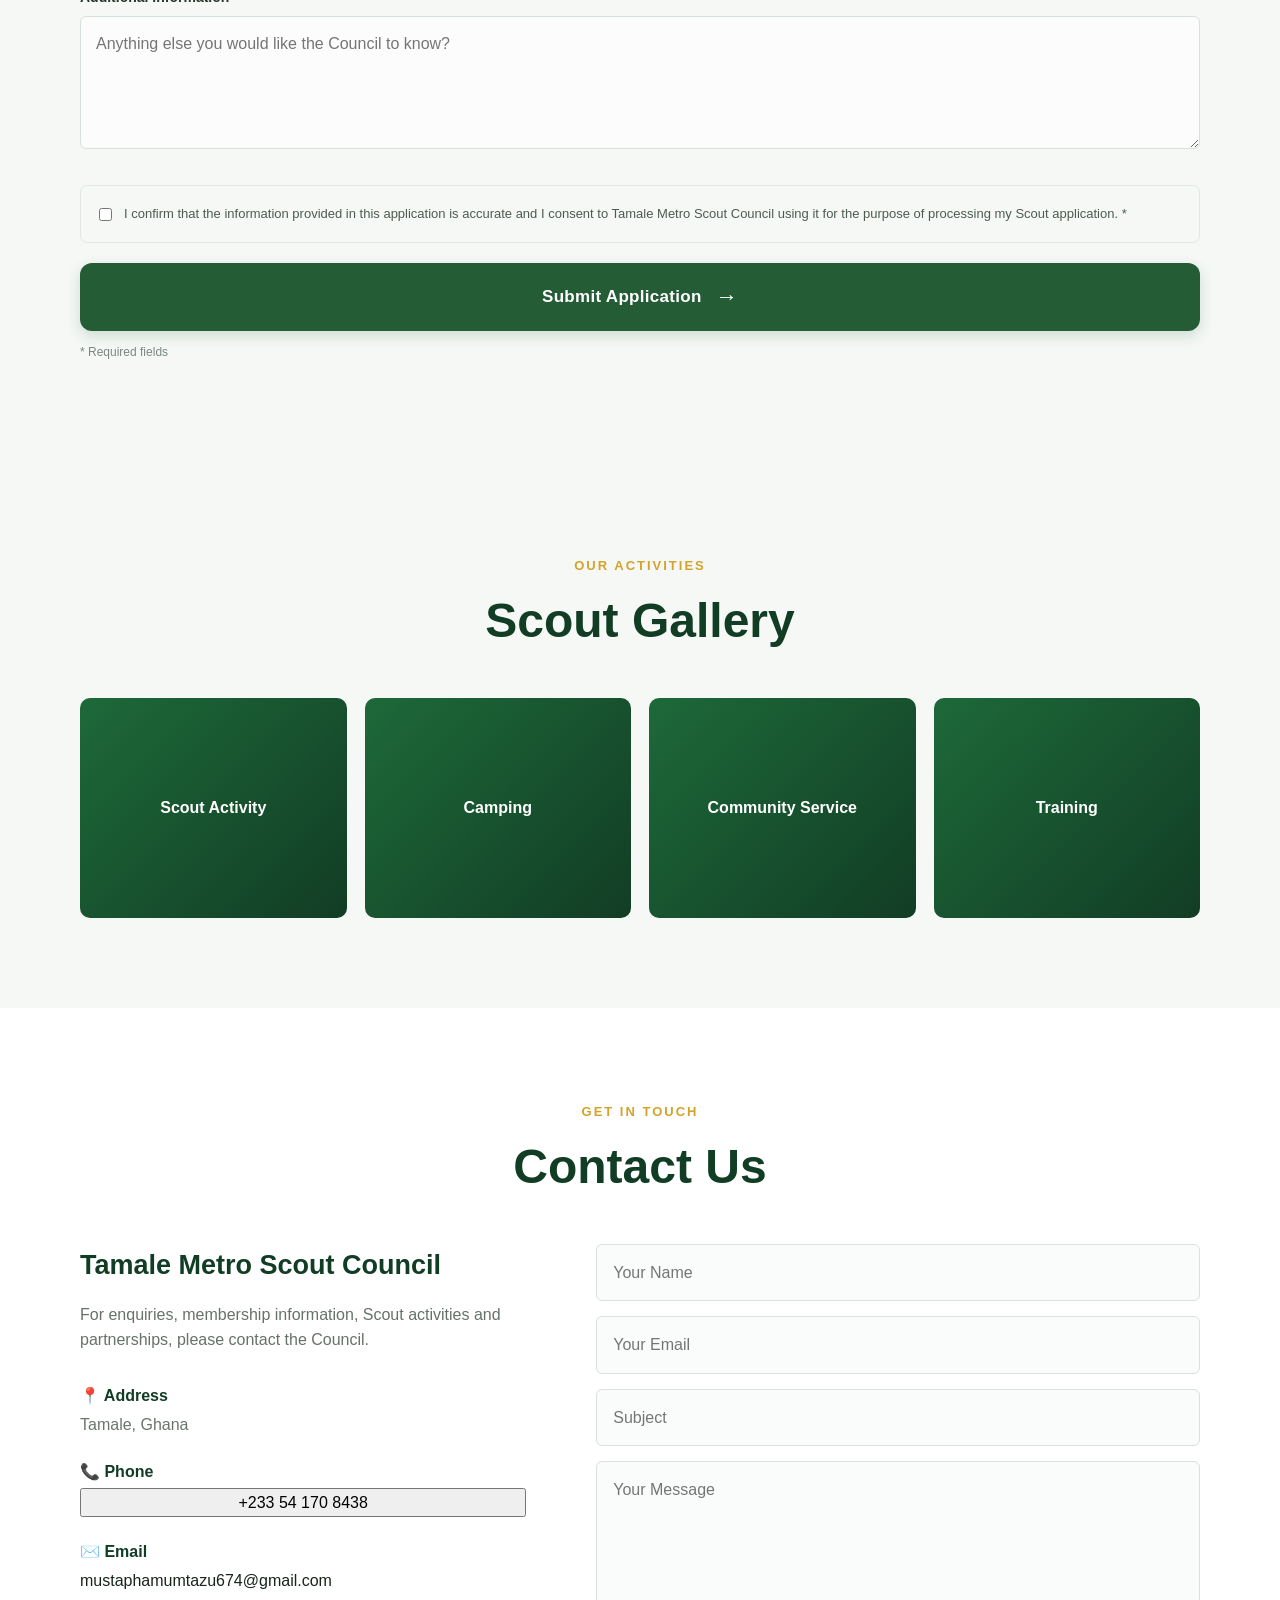
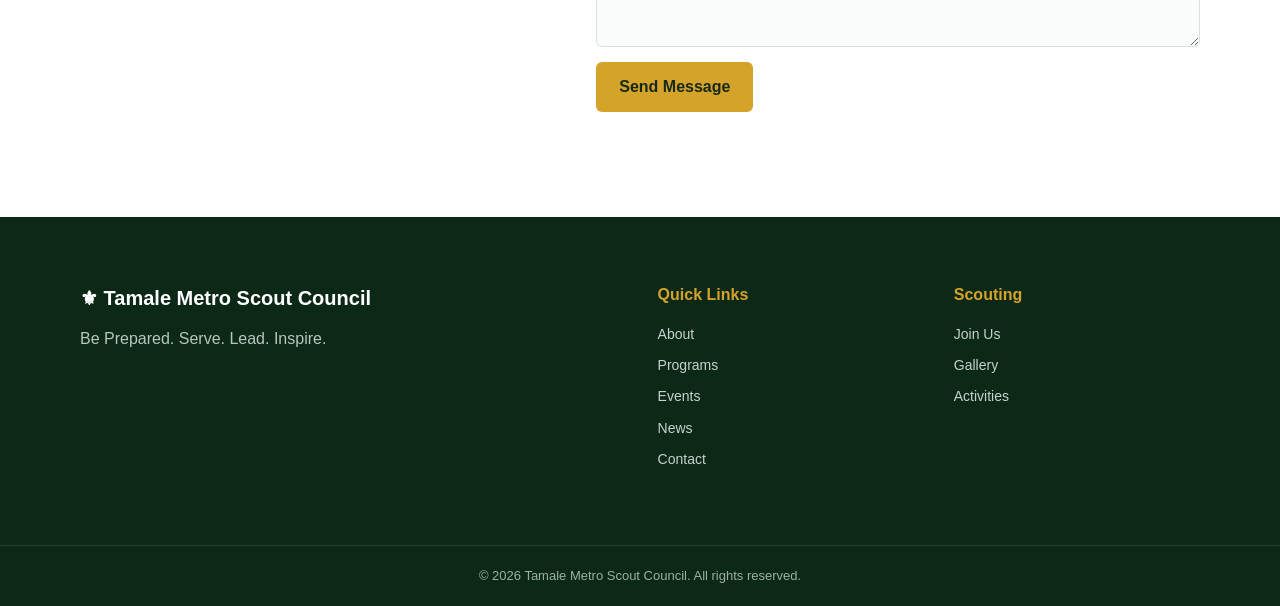
==== commit 9682e2b1: "Update index.html" ====
--- a/index.html
+++ b/index.html
@@ -530,13 +530,13 @@
     <label for="passportPhoto">
         Passport Picture <span>*</span>
     </label>
-    <<input
-    type="file"
-    id="passportPhoto"
-    name="passport_photo"
-    accept="image/jpeg,image/png,image/webp"
-    required
->
+    <input
+        type="file"
+        id="passportPhoto"
+        name="passport_photo"
+        accept="image/jpeg,image/png,image/webp"
+        required
+    >
     <small>
         Upload a clear passport-size photo. JPG, PNG or WEBP only.
     </small>
@@ -549,6 +549,7 @@
         >
     </div>
 </div>
+</div>
                 </div>
 
 
@@ -1166,7 +1167,7 @@
     </footer>
 
 
-    <script src="app.js"></script>
+    <script type="module" src="app.js"></script>
 
 </body>
 </html>
--- a/style.css
+++ b/style.css
@@ -1240,4 +1240,69 @@
     border-radius: 8px;
     border: 2px solid #ddd;
     background: #f5f5f5;
+}
+/* ==========================================
+   SCOUT APPLICATION SUBMIT BUTTON
+========================================== */
+
+.scout-submit-btn {
+    width: 100%;
+    min-height: 58px;
+    padding: 16px 24px;
+    margin-top: 20px;
+
+    display: flex;
+    align-items: center;
+    justify-content: center;
+    gap: 14px;
+
+    background: #245c36;
+    color: #ffffff;
+
+    border: none;
+    border-radius: 12px;
+
+    font-family: inherit;
+    font-size: 17px;
+    font-weight: 700;
+    letter-spacing: 0.3px;
+
+    cursor: pointer;
+    box-shadow: 0 5px 14px rgba(36, 92, 54, 0.18);
+
+    transition:
+        background 0.2s ease,
+        transform 0.2s ease,
+        box-shadow 0.2s ease;
+}
+
+.scout-submit-btn:hover {
+    background: #194528;
+    box-shadow: 0 7px 18px rgba(36, 92, 54, 0.25);
+    transform: translateY(-1px);
+}
+
+.scout-submit-btn:active {
+    transform: scale(0.98);
+}
+
+.scout-submit-btn:focus-visible {
+    outline: 3px solid #d8a32a;
+    outline-offset: 3px;
+}
+
+.scout-submit-btn .submit-arrow {
+    font-size: 22px;
+    transition: transform 0.2s ease;
+}
+
+.scout-submit-btn:hover .submit-arrow {
+    transform: translateX(4px);
+}
+
+.scout-submit-btn:disabled {
+    opacity: 0.65;
+    cursor: not-allowed;
+    transform: none;
+    box-shadow: none;
 }
